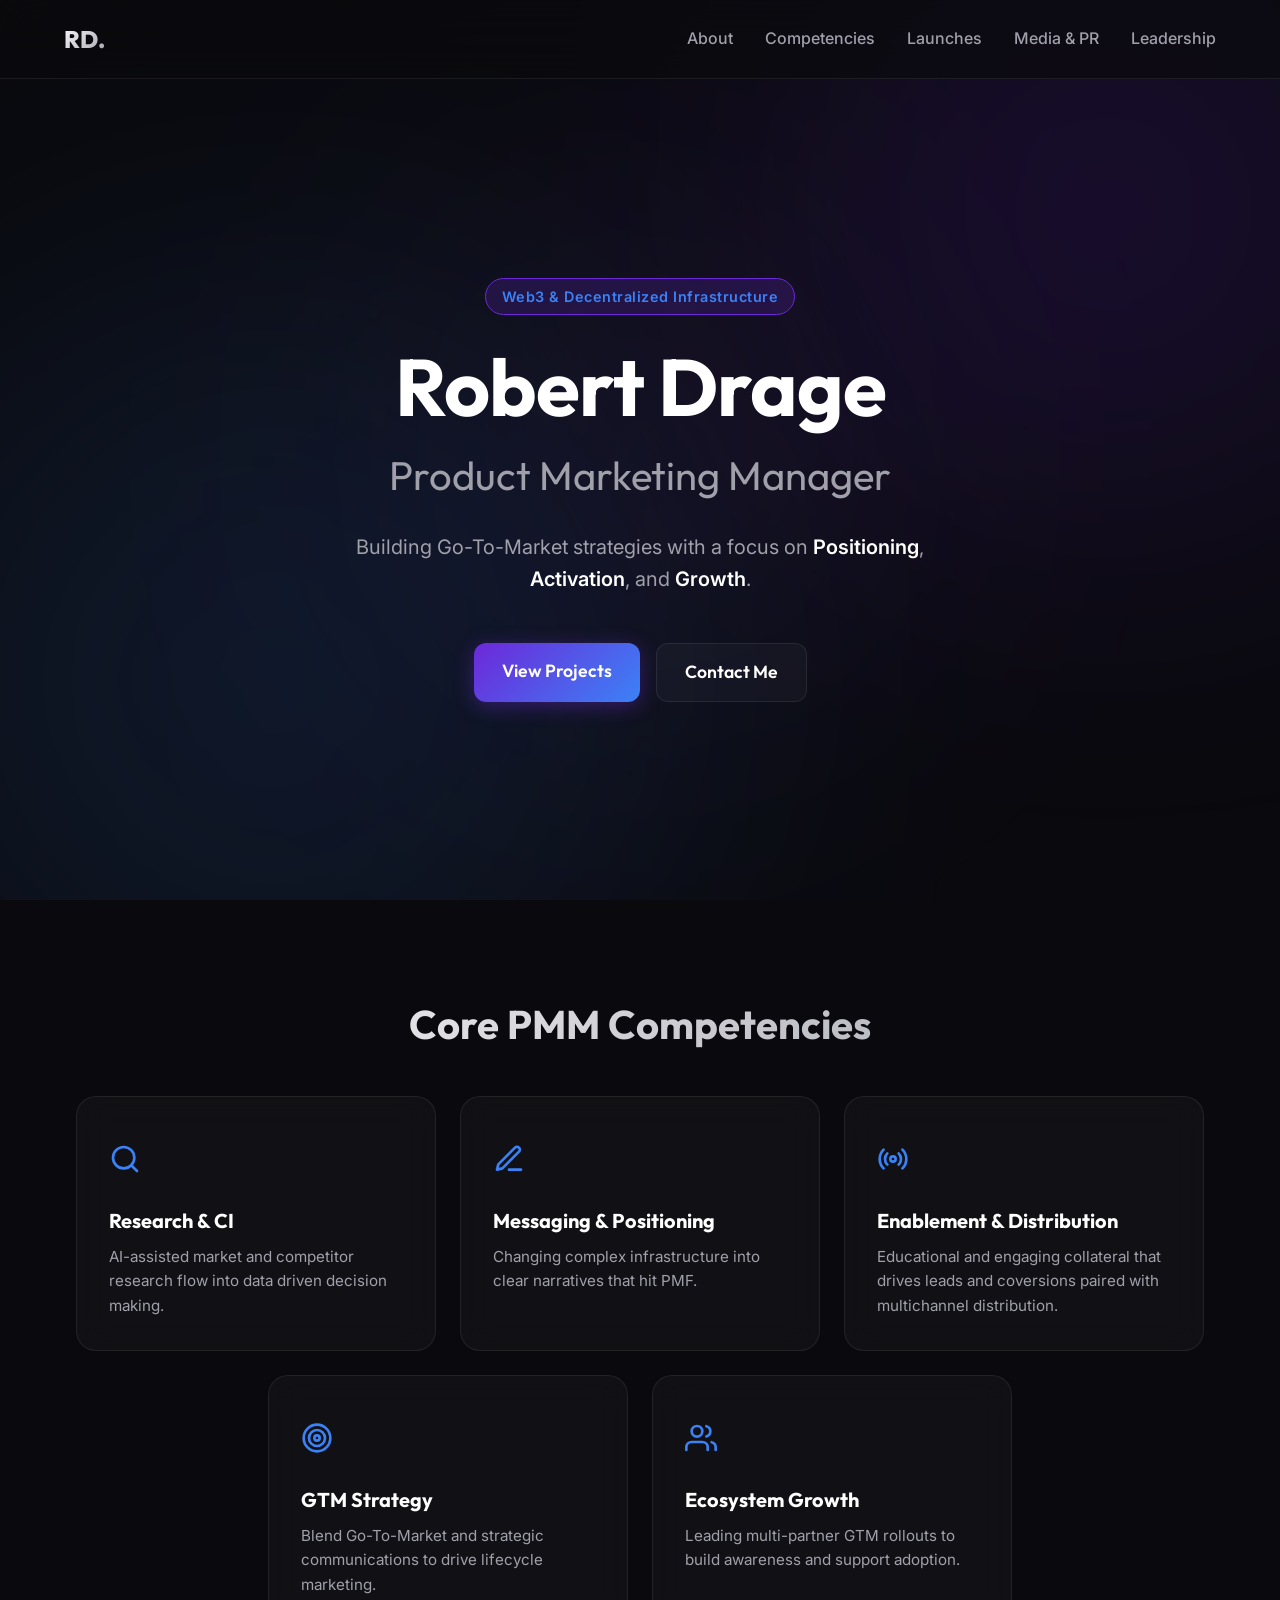
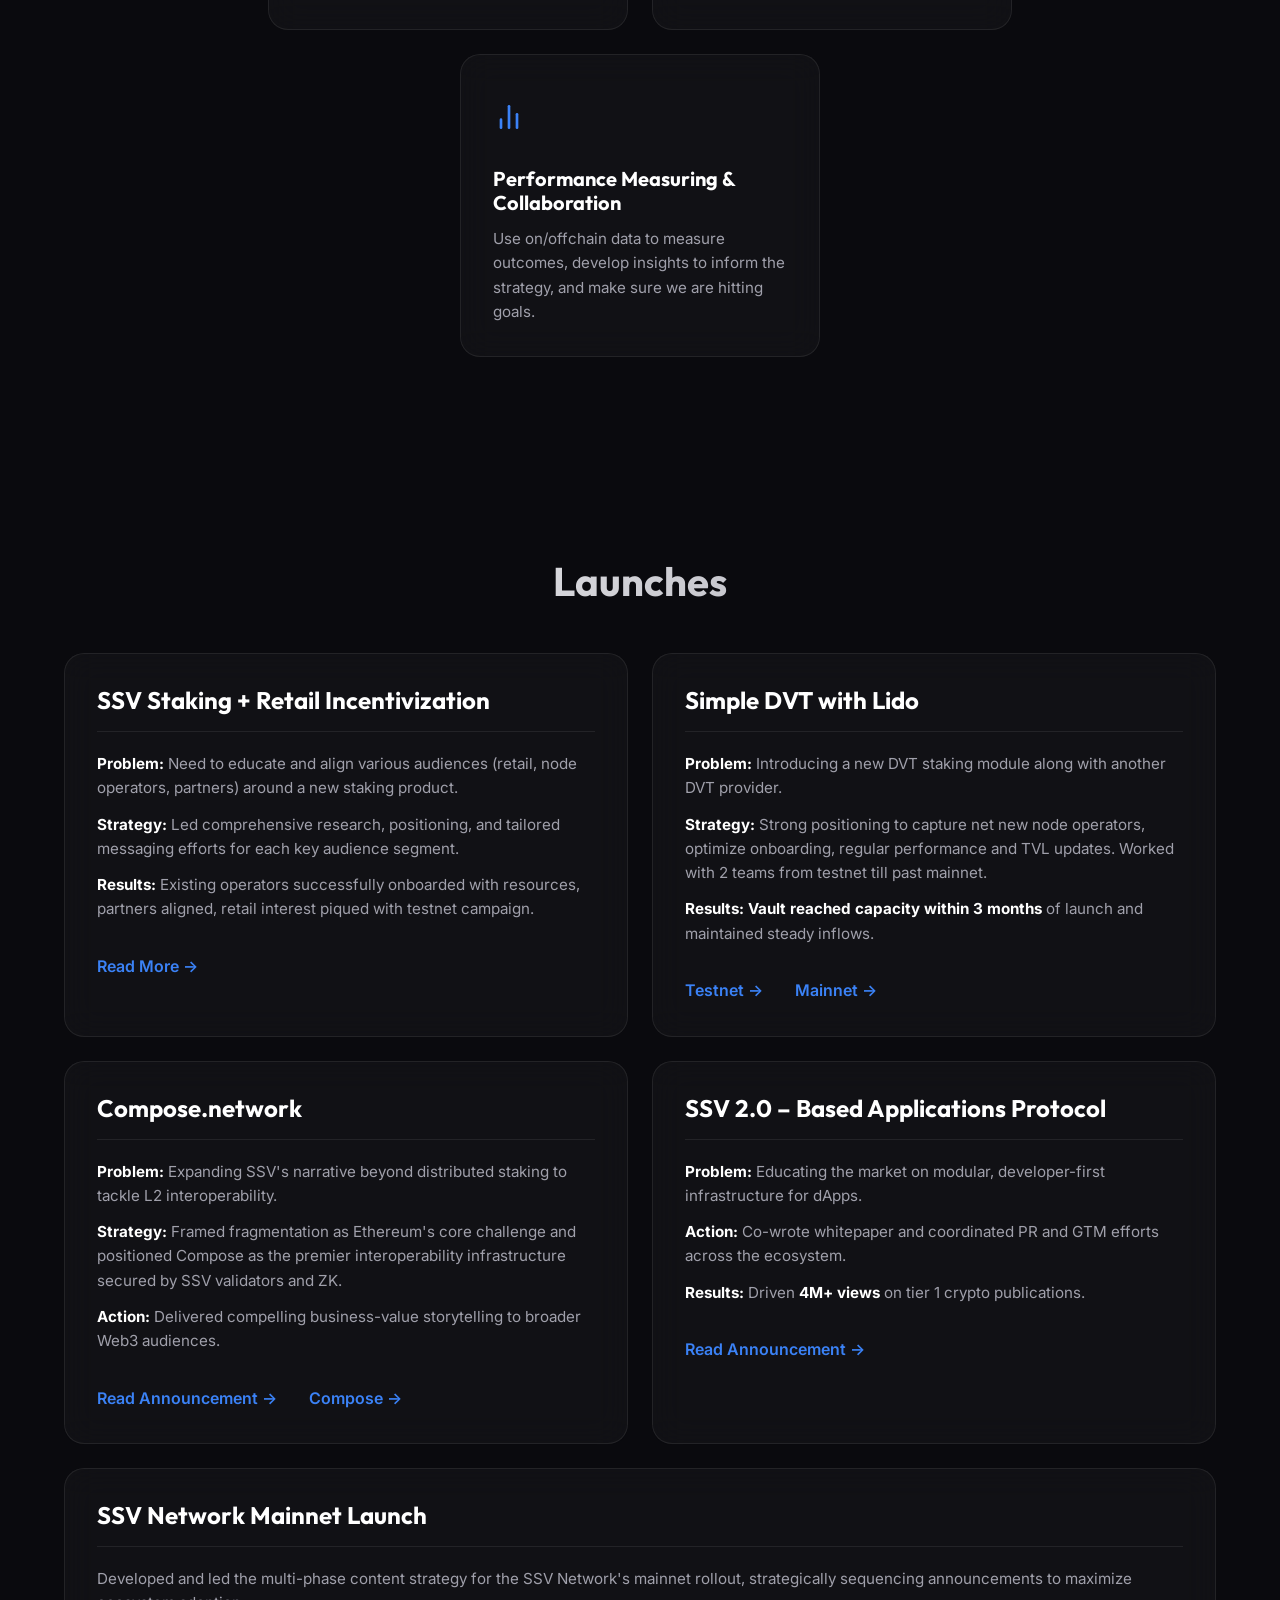
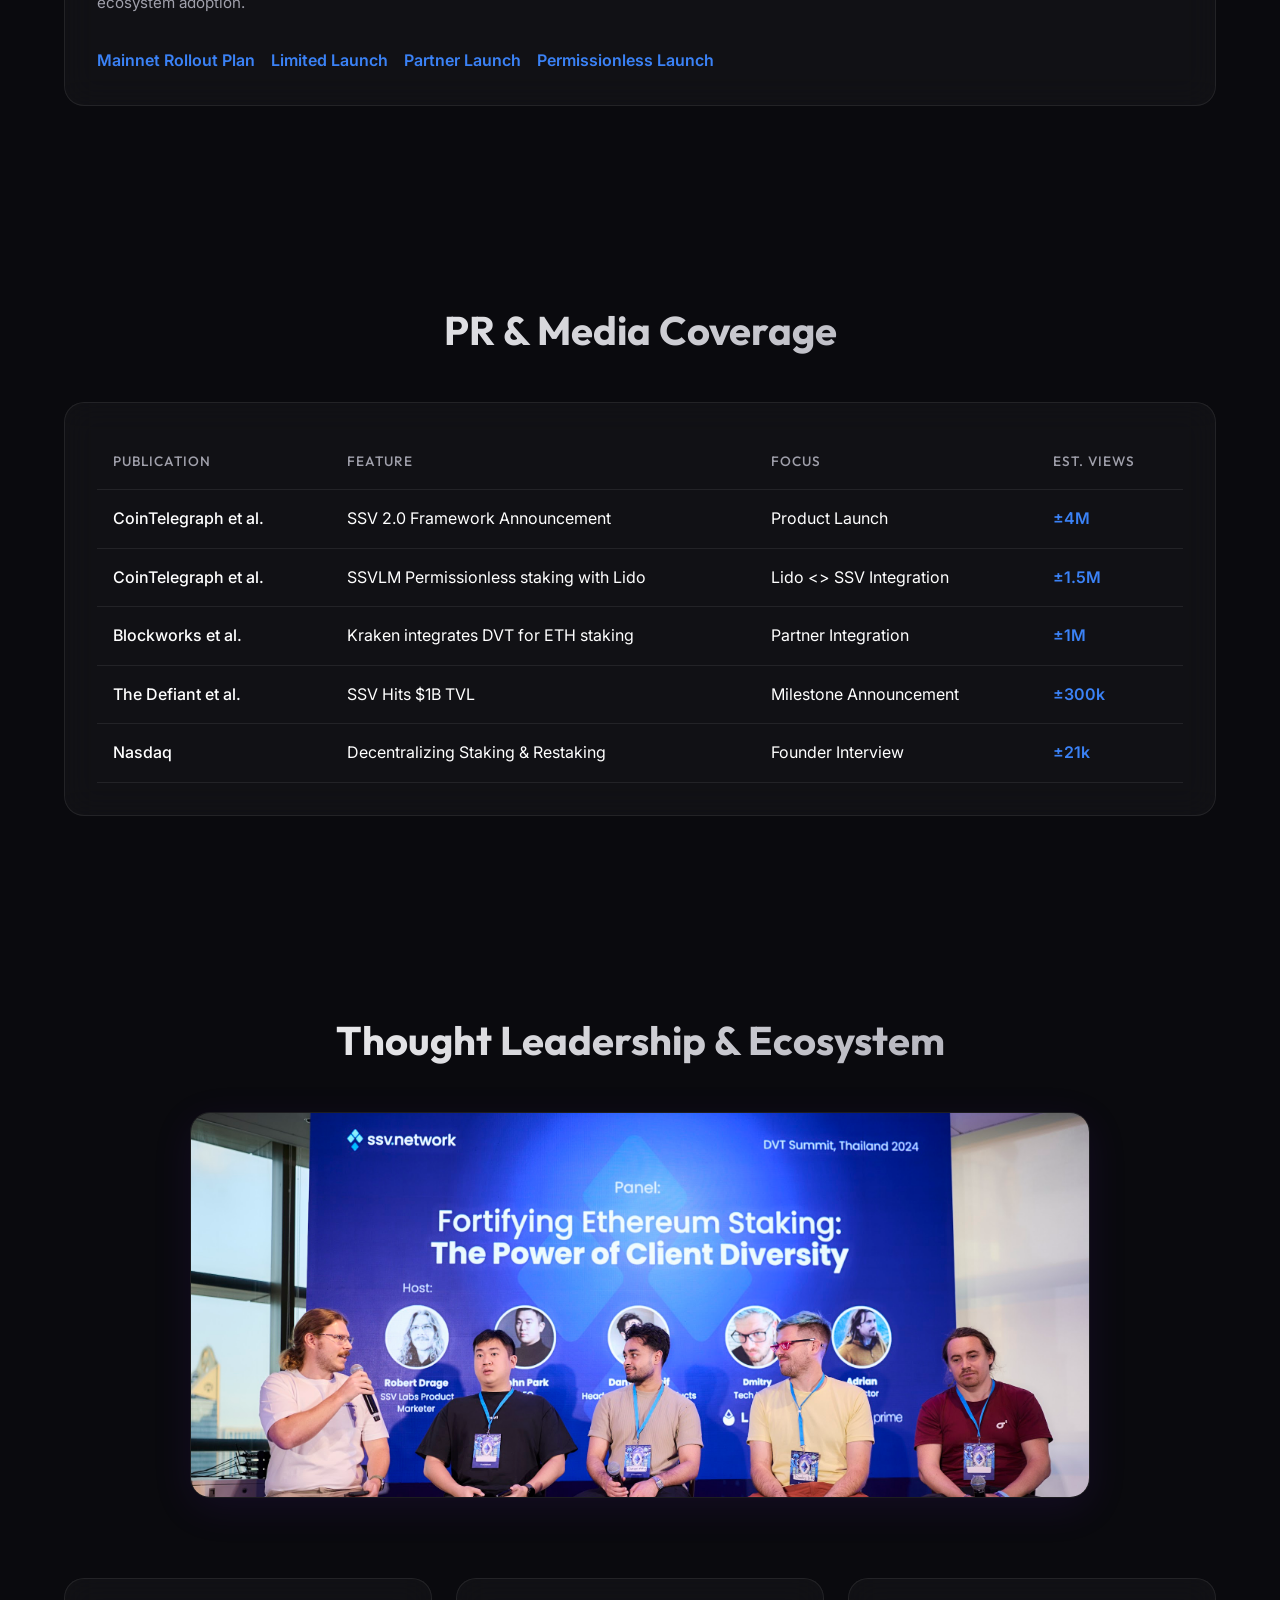
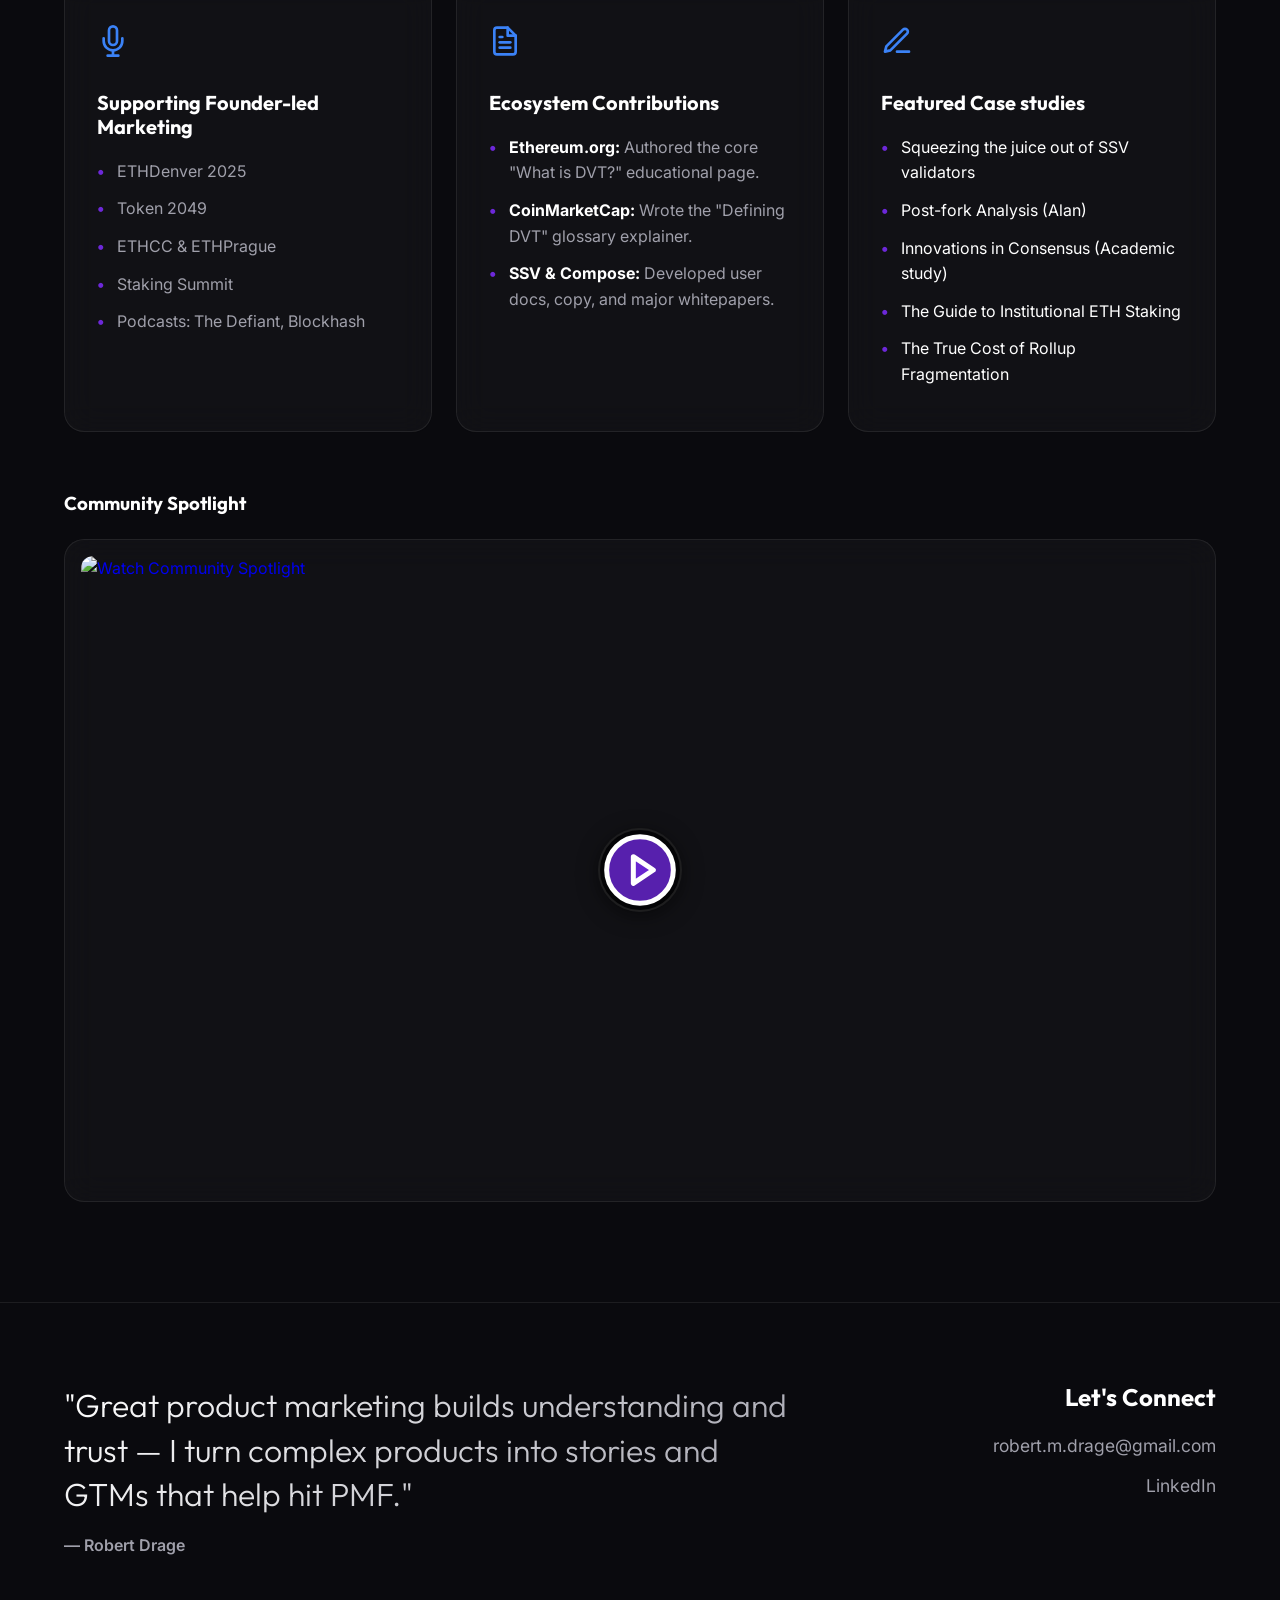
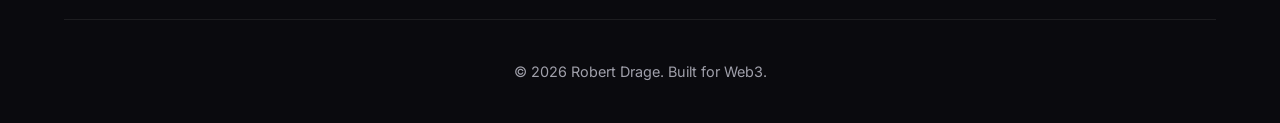
==== index.html @ 0214fd35 "Update index.html" ====
<!DOCTYPE html>
<html lang="en">

<head>
    <meta charset="UTF-8">
    <meta name="viewport" content="width=device-width, initial-scale=1.0">
    <meta name="description"
        content="Robert Drage - Product Marketing Manager (Web3 & Decentralized Infrastructure) Portfolio">
    <title>Robert Drage | PMM Portfolio</title>

    <!-- Google Fonts: Outfit and Inter -->
    <link rel="preconnect" href="https://fonts.googleapis.com">
    <link rel="preconnect" href="https://fonts.gstatic.com" crossorigin>
    <link
        href="https://fonts.googleapis.com/css2?family=Inter:wght@300;400;500;600&family=Outfit:wght@400;500;700;800&display=swap"
        rel="stylesheet">

    <link rel="stylesheet" href="style.css">
</head>

<body>
    <div class="background-effects">
        <div class="glow glow-1"></div>
        <div class="glow glow-2"></div>
        <div class="glow glow-3"></div>
    </div>

    <nav class="navbar" id="navbar">
        <div class="nav-container">
            <div class="logo">RD.</div>
            <ul class="nav-links">
                <li><a href="#about">About</a></li>
                <li><a href="#competencies">Competencies</a></li>
                <li><a href="#launches">Launches</a></li>
                <li><a href="#media">Media & PR</a></li>
                <li><a href="#leadership">Leadership</a></li>
            </ul>
        </div>
    </nav>

    <main>
        <!-- Hero Section -->
        <section class="hero" id="about">
            <div class="container hero-content animate-on-scroll">
                <span class="badge">Web3 & Decentralized Infrastructure</span>
                <h1>Robert Drage</h1>
                <h2>Product Marketing Manager</h2>
                <p class="hero-subline">Building Go-To-Market strategies with a focus on
                    <strong>Positioning</strong>, <strong>Activation</strong>, and <strong>Growth</strong>.
                </p>
                <div class="hero-cta">
                    <a href="#launches" class="btn btn-primary">View Projects</a>
                    <a href="#contact" class="btn btn-secondary">Contact Me</a>
                </div>
            </div>
        </section>

        <!-- Competencies Section: Dynamic Pyramid Layout -->
        <section class="competencies section-padding" id="competencies">
            <div class="container animate-on-scroll">
                <h2 class="section-title">Core PMM Competencies</h2>
                <div class="competency-pyramid">
                    <!-- Top Row (3 cards) -->
                    <div class="pyramid-row level-3">
                        <div class="glass-card competency-card">
                            <div class="icon"><svg xmlns="http://www.w3.org/2000/svg" width="32" height="32"
                                    viewBox="0 0 24 24" fill="none" stroke="var(--accent-secondary)" stroke-width="2"
                                    stroke-linecap="round" stroke-linejoin="round">
                                    <circle cx="11" cy="11" r="8"></circle>
                                    <line x1="21" y1="21" x2="16.65" y2="16.65"></line>
                                </svg></div>
                            <h3>Research & CI</h3>
                            <p>AI-assisted market and competitor research flow into data driven decision making.</p>
                        </div>
                        <div class="glass-card competency-card">
                            <div class="icon"><svg xmlns="http://www.w3.org/2000/svg" width="32" height="32"
                                    viewBox="0 0 24 24" fill="none" stroke="var(--accent-secondary)" stroke-width="2"
                                    stroke-linecap="round" stroke-linejoin="round">
                                    <path d="M12 20h9"></path>
                                    <path d="M16.5 3.5a2.121 2.121 0 0 1 3 3L7 19l-4 1 1-4L16.5 3.5z"></path>
                                </svg></div>
                            <h3>Messaging & Positioning</h3>
                            <p>Changing complex infrastructure into clear narratives that hit PMF.</p>
                        </div>
                        <div class="glass-card competency-card">
                            <div class="icon"><svg xmlns="http://www.w3.org/2000/svg" width="32" height="32"
                                    viewBox="0 0 24 24" fill="none" stroke="var(--accent-secondary)" stroke-width="2"
                                    stroke-linecap="round" stroke-linejoin="round">
                                    <circle cx="12" cy="12" r="2"></circle>
                                    <path
                                        d="M16.24 7.76a6 6 0 0 1 0 8.49m-8.48-.01a6 6 0 0 1 0-8.49m11.31-2.82a10 10 0 0 1 0 14.14m-14.14 0a10 10 0 0 1 0-14.14">
                                    </path>
                                </svg></div>
                            <h3>Enablement & Distribution</h3>
                            <p>Educational and engaging collateral that drives leads and coversions paired with
                                multichannel distribution.</p>
                        </div>
                    </div>
                    <!-- Middle Row (2 cards) -->
                    <div class="pyramid-row level-2">
                        <div class="glass-card competency-card">
                            <div class="icon"><svg xmlns="http://www.w3.org/2000/svg" width="32" height="32"
                                    viewBox="0 0 24 24" fill="none" stroke="var(--accent-secondary)" stroke-width="2"
                                    stroke-linecap="round" stroke-linejoin="round">
                                    <circle cx="12" cy="12" r="10"></circle>
                                    <circle cx="12" cy="12" r="6"></circle>
                                    <circle cx="12" cy="12" r="2"></circle>
                                </svg></div>
                            <h3>GTM Strategy</h3>
                            <p>Blend Go-To-Market and strategic communications to drive lifecycle marketing.</p>
                        </div>
                        <div class="glass-card competency-card">
                            <div class="icon"><svg xmlns="http://www.w3.org/2000/svg" width="32" height="32"
                                    viewBox="0 0 24 24" fill="none" stroke="var(--accent-secondary)" stroke-width="2"
                                    stroke-linecap="round" stroke-linejoin="round">
                                    <path d="M17 21v-2a4 4 0 0 0-4-4H5a4 4 0 0 0-4 4v2"></path>
                                    <circle cx="9" cy="7" r="4"></circle>
                                    <path d="M23 21v-2a4 4 0 0 0-3-3.87"></path>
                                    <path d="M16 3.13a4 4 0 0 1 0 7.75"></path>
                                </svg></div>
                            <h3>Ecosystem Growth</h3>
                            <p>Leading multi-partner GTM rollouts to build awareness and support adoption.</p>
                        </div>
                    </div>
                    <!-- Bottom Row (1 card) -->
                    <div class="pyramid-row level-1">
                        <div class="glass-card competency-card">
                            <div class="icon"><svg xmlns="http://www.w3.org/2000/svg" width="32" height="32"
                                    viewBox="0 0 24 24" fill="none" stroke="var(--accent-secondary)" stroke-width="2"
                                    stroke-linecap="round" stroke-linejoin="round">
                                    <line x1="18" y1="20" x2="18" y2="10"></line>
                                    <line x1="12" y1="20" x2="12" y2="4"></line>
                                    <line x1="6" y1="20" x2="6" y2="14"></line>
                                </svg></div>
                            <h3>Performance Measuring & Collaboration</h3>
                            <p>Use on/offchain data to measure outcomes, develop insights to inform the strategy, and
                                make sure we are hitting goals.</p>
                        </div>
                    </div>
                </div>
            </div>
        </section>

        <!-- Launches Section -->
        <section class="case-studies section-padding" id="launches">
            <div class="container animate-on-scroll">
                <h2 class="section-title">Launches</h2>
                <div class="grid grid-2">

                    <!-- Case Study 1 -->
                    <div class="glass-card case-study-card">
                        <h3>SSV Staking + Retail Incentivization</h3>
                        <p class="psar"><strong>Problem:</strong> Need to educate and align various audiences (retail,
                            node operators, partners) around a new staking product.</p>
                        <p class="psar"><strong>Strategy:</strong> Led comprehensive research, positioning, and tailored
                            messaging efforts for each key audience segment.</p>
                        <p class="psar"><strong>Results:</strong> Existing operators successfully onboarded with
                            resources, partners aligned, retail interest piqued with testnet campaign.</p>
                        <a href="https://ssv.network/blog/unveiling-the-ssv-staking-testnet-cssv-alpha-testers-campaign"
                            target="_blank" class="card-link">Read More →</a>
                    </div>

                    <!-- Case Study 2 -->
                    <div class="glass-card case-study-card">
                        <h3>Simple DVT with Lido</h3>
                        <p class="psar"><strong>Problem:</strong> Introducing a new DVT staking module along with
                            another DVT provider.</p>
                        <p class="psar"><strong>Strategy:</strong> Strong positioning to capture net new node operators,
                            optimize onboarding, regular performance and TVL updates. Worked with 2 teams from testnet
                            till past mainnet.</p>
                        <p class="psar"><strong>Results:</strong> <strong>Vault reached capacity within 3
                                months</strong> of launch and maintained steady inflows.</p>
                        <div class="card-links">
                            <a href="https://ssv.network/blog/lido-x-ssv-simple-dvt-holesky-testnet-results"
                                target="_blank" class="card-link mr-3">Testnet →</a>
                            <a href="https://blog.lido.fi/a-year-with-simple-dvt-strengthening-ethereum-staking-through-diversity-and-resilience/"
                                target="_blank" class="card-link ml-3">Mainnet →</a>
                        </div>
                    </div>

                    <!-- Case Study 3 -->
                    <div class="glass-card case-study-card">
                        <h3>Compose.network</h3>
                        <p class="psar"><strong>Problem:</strong> Expanding SSV's narrative beyond distributed staking
                            to tackle L2 interoperability.</p>
                        <p class="psar"><strong>Strategy:</strong> Framed fragmentation as Ethereum's core challenge and
                            positioned Compose as the premier interoperability infrastructure secured by SSV validators
                            and ZK.</p>
                        <p class="psar"><strong>Action:</strong> Delivered compelling business-value storytelling to
                            broader Web3 audiences.</p>
                        <div class="card-links">
                            <a href="https://ssv.network/blog/from-dvt-to-interoperability-introducing-compose"
                                target="_blank" class="card-link mr-3">Read Announcement →</a>
                            <a href="https://www.compose.network/" target="_blank" class="card-link ml-3">Compose →</a>
                        </div>
                    </div>

                    <!-- Case Study 4 -->
                    <div class="glass-card case-study-card">
                        <h3>SSV 2.0 – Based Applications Protocol</h3>
                        <p class="psar"><strong>Problem:</strong> Educating the market on modular, developer-first
                            infrastructure for dApps.</p>
                        <p class="psar"><strong>Action:</strong> Co-wrote whitepaper and coordinated PR and GTM efforts
                            across the ecosystem.</p>
                        <p class="psar"><strong>Results:</strong> Driven <strong>4M+ views</strong> on tier 1 crypto
                            publications.</p>
                        <a href="https://ssv.network/blog/unveiling-ssv2-0-the-based-applications-protocol"
                            target="_blank" class="card-link">Read Announcement →</a>
                    </div>

                    <!-- Case Study 5: Mainnet -->
                    <div class="glass-card case-study-card" style="grid-column: 1 / -1;">
                        <h3>SSV Network Mainnet Launch</h3>
                        <p class="psar">Developed and led the multi-phase content strategy for the SSV Network's mainnet
                            rollout, strategically sequencing announcements to maximize ecosystem adoption.</p>
                        <div class="card-links wrap-links" style="gap: 16px;">
                            <a href="https://ssv.network/blog/mainnet-has-arrived" target="_blank"
                                class="card-link">Mainnet Rollout Plan</a>
                            <a href="https://ssv.network/blog/the-ssv-network-limited-launch-welcome-vos-to-mainnet-rollout"
                                target="_blank" class="card-link">Limited Launch</a>
                            <a href="https://ssv.network/blog/the-ssv-network-launch-phase-revolutionizing-the-staking-landscape"
                                target="_blank" class="card-link">Partner Launch</a>
                            <a href="https://ssv.network/blog/ssv-network-goes-permissionless-unlocking-dvt-for-the-staking-industry"
                                target="_blank" class="card-link">Permissionless Launch</a>
                        </div>
                    </div>
                </div>
            </div>
        </section>

        <!-- PR & Media Coverage -->
        <section class="media section-padding" id="media">
            <div class="container animate-on-scroll">
                <h2 class="section-title">PR & Media Coverage</h2>
                <div class="table-container glass-card">
                    <table class="media-table">
                        <thead>
                            <tr>
                                <th>Publication</th>
                                <th>Feature</th>
                                <th>Focus</th>
                                <th>Est. Views</th>
                            </tr>
                        </thead>
                        <tbody>
                            <tr>
                                <td><a href="#" target="_blank">CoinTelegraph et al.</a></td>
                                <td>SSV 2.0 Framework Announcement</td>
                                <td>Product Launch</td>
                                <td><span class="highlight">±4M</span></td>
                            </tr>
                            <tr>
                                <td><a href="#" target="_blank">CoinTelegraph et al.</a></td>
                                <td>SSVLM Permissionless staking with Lido</td>
                                <td>Lido <> SSV Integration</td>
                                <td><span class="highlight">±1.5M</span></td>
                            </tr>
                            <tr>
                                <td><a href="#" target="_blank">Blockworks et al.</a></td>
                                <td>Kraken integrates DVT for ETH staking</td>
                                <td>Partner Integration</td>
                                <td><span class="highlight">±1M</span></td>
                            </tr>
                            <tr>
                                <td><a href="#" target="_blank">The Defiant et al.</a></td>
                                <td>SSV Hits $1B TVL</td>
                                <td>Milestone Announcement</td>
                                <td><span class="highlight">±300k</span></td>
                            </tr>
                            <tr>
                                <td><a href="#" target="_blank">Nasdaq</a></td>
                                <td>Decentralizing Staking & Restaking</td>
                                <td>Founder Interview</td>
                                <td><span class="highlight">±21k</span></td>
                            </tr>
                        </tbody>
                    </table>
                </div>
            </div>
        </section>

        <!-- Leadership & Ecosystem -->
        <section class="leadership section-padding" id="leadership">
            <div class="container animate-on-scroll">
                <h2 class="section-title">Thought Leadership & Ecosystem</h2>

                <div class="leadership-hero-img-container">
                    <img src="Rob%20onstage.jpg" alt="Rob onstage" class="leadership-hero-img" />
                </div>

                <div class="grid grid-3">
                    <div class="glass-card leadership-card">
                        <div class="icon"><svg xmlns="http://www.w3.org/2000/svg" width="32" height="32"
                                viewBox="0 0 24 24" fill="none" stroke="var(--accent-secondary)" stroke-width="2"
                                stroke-linecap="round" stroke-linejoin="round">
                                <path d="M12 1a3 3 0 0 0-3 3v8a3 3 0 0 0 6 0V4a3 3 0 0 0-3-3z"></path>
                                <path d="M19 10v2a7 7 0 0 1-14 0v-2"></path>
                                <line x1="12" y1="19" x2="12" y2="23"></line>
                                <line x1="8" y1="23" x2="16" y2="23"></line>
                            </svg></div>
                        <h3>Supporting Founder-led Marketing</h3>
                        <ul class="card-list mt-3">
                            <li>ETHDenver 2025</li>
                            <li>Token 2049</li>
                            <li>ETHCC & ETHPrague</li>
                            <li>Staking Summit</li>
                            <li>Podcasts: The Defiant, Blockhash</li>
                        </ul>
                    </div>
                    <div class="glass-card leadership-card">
                        <div class="icon"><svg xmlns="http://www.w3.org/2000/svg" width="32" height="32"
                                viewBox="0 0 24 24" fill="none" stroke="var(--accent-secondary)" stroke-width="2"
                                stroke-linecap="round" stroke-linejoin="round">
                                <path d="M14 2H6a2 2 0 0 0-2 2v16a2 2 0 0 0 2 2h12a2 2 0 0 0 2-2V8z"></path>
                                <polyline points="14 2 14 8 20 8"></polyline>
                                <line x1="16" y1="13" x2="8" y2="13"></line>
                                <line x1="16" y1="17" x2="8" y2="17"></line>
                                <polyline points="10 9 9 9 8 9"></polyline>
                            </svg></div>
                        <h3>Ecosystem Contributions</h3>
                        <ul class="card-list">
                            <li><a href="https://ethereum.org/staking/dvt/" target="_blank"
                                    class="clean-link"><strong>Ethereum.org:</strong></a> Authored the core "What is
                                DVT?" educational page.</li>
                            <li><a href="https://coinmarketcap.com/academy/glossary/distributed-validator-technology-dvt"
                                    target="_blank" class="clean-link"><strong>CoinMarketCap:</strong></a> Wrote the
                                "Defining DVT" glossary explainer.</li>
                            <li><strong><a href="https://docs.ssv.network/learn/introduction/" target="_blank"
                                        class="clean-link">SSV</a> & <a href="https://www.compose.network/"
                                        target="_blank" class="clean-link">Compose</a>:</strong> Developed user docs,
                                copy, and major whitepapers.</li>
                        </ul>
                    </div>
                    <div class="glass-card leadership-card">
                        <div class="icon"><svg xmlns="http://www.w3.org/2000/svg" width="32" height="32"
                                viewBox="0 0 24 24" fill="none" stroke="var(--accent-secondary)" stroke-width="2"
                                stroke-linecap="round" stroke-linejoin="round">
                                <path d="M12 20h9"></path>
                                <path d="M16.5 3.5a2.121 2.121 0 0 1 3 3L7 19l-4 1 1-4L16.5 3.5z"></path>
                            </svg></div>
                        <h3>Featured Case studies</h3>
                        <ul class="card-list">
                            <li><a href="https://ssv.network/blog/maximising-ssv-validator-rewards-with-wad"
                                    target="_blank" class="clean-link">Squeezing the juice out of SSV validators</a>
                            </li>
                            <li><a href="https://ssv.network/blog/the-impact-of-alan-on-mainnet-post-fork-analysis"
                                    target="_blank" class="clean-link">Post-fork Analysis (Alan)</a></li>
                            <li><a href="https://ssv.network/blog/innovations-in-consensus-an-academic-study-of-ssv-network"
                                    target="_blank" class="clean-link">Innovations in Consensus (Academic study)</a>
                            </li>
                            <li><a href="https://ssv.network/blog/the-guide-to-institutional-eth-staking-with-ssv-network"
                                    target="_blank" class="clean-link">The Guide to Institutional ETH Staking</a></li>
                            <li><a href="https://ssv.network/blog/the-true-cost-of-rollup-fragmentation" target="_blank"
                                    class="clean-link">The True Cost of Rollup Fragmentation</a></li>
                        </ul>
                    </div>
                </div>

                <div class="video-container animate-on-scroll" style="margin-top: 60px;">
                    <h3 class="text-center" style="margin-bottom: 24px;">Community Spotlight</h3>
                    <a href="https://www.youtube.com/watch?v=kIrlJw7eh4k" target="_blank" class="video-thumbnail-link">
                        <div class="iframe-wrapper glass-card position-relative" style="padding: 16px;">
                            <img src="https://img.youtube.com/vi/kIrlJw7eh4k/maxresdefault.jpg"
                                alt="Watch Community Spotlight"
                                style="width: 100%; border-radius: 12px; object-fit: cover; aspect-ratio: 16/9; display: block;" />
                            <div class="play-button-overlay">
                                <svg xmlns="http://www.w3.org/2000/svg" width="80" height="80" viewBox="0 0 24 24"
                                    fill="rgba(109, 40, 217, 0.8)" stroke="#fff" stroke-width="1.5"
                                    stroke-linecap="round" stroke-linejoin="round" class="play-icon">
                                    <circle cx="12" cy="12" r="10"></circle>
                                    <polygon points="10 8 16 12 10 16 10 8"></polygon>
                                </svg>
                            </div>
                        </div>
                    </a>
                </div>
            </div>
        </section>
    </main>

    <!-- Footer / Contact -->
    <footer class="footer" id="contact">
        <div class="container">
            <div class="footer-content">
                <div class="footer-quote animate-on-scroll">
                    <blockquote>"Great product marketing builds understanding and trust — I turn complex products into
                        stories and GTMs that help hit PMF."</blockquote>
                    <cite>— Robert Drage</cite>
                </div>
                <div class="footer-contact animate-on-scroll">
                    <h3>Let's Connect</h3>
                    <div class="social-links">
                        <a href="mailto:robert.m.drage@gmail.com" class="social-link">robert.m.drage@gmail.com</a>
                        <a href="https://www.linkedin.com/in/robert-drage-87a819139/" target="_blank"
                            class="social-link">LinkedIn</a>
                    </div>
                </div>
            </div>
            <div class="footer-bottom">
                <p>&copy; 2026 Robert Drage. Built for Web3.</p>
            </div>
        </div>
    </footer>

    <script src="script.js"></script>
</body>

</html>
---- style.css ----
/* style.css */

:root {
    /* Color Palette - Premium Dark Web3 Aesthetic */
    --bg-base: #0a0a0e;
    --text-primary: #ffffff;
    --text-secondary: #a0a0ab;
    --accent-primary: #6d28d9;
    --accent-secondary: #3b82f6;
    --glow-color: rgba(109, 40, 217, 0.3);
    
    /* Glassmorphism */
    --glass-bg: rgba(255, 255, 255, 0.03);
    --glass-border: rgba(255, 255, 255, 0.08);
    --glass-highlight: rgba(255, 255, 255, 0.1);
    
    /* Typography */
    --font-heading: 'Outfit', sans-serif;
    --font-body: 'Inter', sans-serif;
    
    /* Spacing */
    --section-spacing: 100px;
    --container-width: 1200px;
}

* {
    margin: 0;
    padding: 0;
    box-sizing: border-box;
    scroll-behavior: smooth;
}

body {
    background-color: var(--bg-base);
    color: var(--text-primary);
    font-family: var(--font-body);
    line-height: 1.6;
    overflow-x: hidden;
    position: relative;
}

/* Background Effects */
.background-effects {
    position: fixed;
    top: 0;
    left: 0;
    width: 100vw;
    height: 100vh;
    z-index: -1;
    overflow: hidden;
    pointer-events: none;
}

.glow {
    position: absolute;
    border-radius: 50%;
    filter: blur(150px);
    opacity: 0.6;
}

.glow-1 {
    top: -10%;
    right: -10%;
    width: 600px;
    height: 600px;
    background: var(--glow-color);
}

.glow-2 {
    bottom: -20%;
    left: -10%;
    width: 800px;
    height: 800px;
    background: rgba(59, 130, 246, 0.2);
}

.glow-3 {
    top: 50%;
    left: 50%;
    transform: translate(-50%, -50%);
    width: 500px;
    height: 500px;
    background: rgba(139, 92, 246, 0.15);
}

/* Utilities */
.container {
    max-width: var(--container-width);
    margin: 0 auto;
    padding: 0 24px;
}

.section-padding {
    padding: var(--section-spacing) 0;
}

h1, h2, h3, h4 {
    font-family: var(--font-heading);
    font-weight: 700;
    line-height: 1.2;
}

.highlight {
    color: var(--accent-secondary);
    font-weight: 600;
}

/* Glass Card */
.glass-card {
    background: var(--glass-bg);
    border: 1px solid var(--glass-border);
    backdrop-filter: blur(16px);
    -webkit-backdrop-filter: blur(16px);
    border-radius: 20px;
    padding: 32px;
    transition: transform 0.3s ease, background 0.3s ease, border-color 0.3s ease;
}

.glass-card:hover {
    transform: translateY(-5px);
    background: var(--glass-highlight);
    border-color: rgba(255, 255, 255, 0.15);
}

.grid {
    display: grid;
    gap: 24px;
}

.grid-2 { grid-template-columns: repeat(2, 1fr); }
.grid-3 { grid-template-columns: repeat(3, 1fr); }
.grid-4 { grid-template-columns: repeat(4, 1fr); }

/* Typography */
.section-title {
    font-size: 2.5rem;
    margin-bottom: 48px;
    text-align: center;
    background: linear-gradient(135deg, #ffffff 0%, #a0a0ab 100%);
    -webkit-background-clip: text;
    -webkit-text-fill-color: transparent;
}

/* Buttons */
.btn {
    display: inline-block;
    padding: 14px 28px;
    border-radius: 12px;
    font-family: var(--font-heading);
    font-size: 1.1rem;
    font-weight: 600;
    text-decoration: none;
    transition: all 0.3s ease;
    cursor: pointer;
}

.btn-primary {
    background: linear-gradient(135deg, var(--accent-primary) 0%, var(--accent-secondary) 100%);
    color: #fff;
    box-shadow: 0 4px 20px rgba(109, 40, 217, 0.4);
}

.btn-primary:hover {
    box-shadow: 0 6px 25px rgba(109, 40, 217, 0.6);
    transform: translateY(-2px);
}

.btn-secondary {
    background: var(--glass-bg);
    border: 1px solid var(--glass-border);
    color: #fff;
}

.btn-secondary:hover {
    background: var(--glass-highlight);
    transform: translateY(-2px);
}

/* Navbar */
.navbar {
    position: fixed;
    top: 0;
    width: 100%;
    z-index: 1000;
    padding: 20px 0;
    background: rgba(10, 10, 14, 0.7);
    backdrop-filter: blur(20px);
    -webkit-backdrop-filter: blur(20px);
    border-bottom: 1px solid var(--glass-border);
    transition: all 0.3s ease;
}

.nav-container {
    max-width: var(--container-width);
    margin: 0 auto;
    padding: 0 24px;
    display: flex;
    justify-content: space-between;
    align-items: center;
}

.logo {
    font-family: var(--font-heading);
    font-size: 1.5rem;
    font-weight: 800;
    background: linear-gradient(135deg, #fff, var(--text-secondary));
    -webkit-background-clip: text;
    -webkit-text-fill-color: transparent;
}

.nav-links {
    list-style: none;
    display: flex;
    gap: 32px;
}

.nav-links a {
    color: var(--text-secondary);
    text-decoration: none;
    font-weight: 500;
    transition: color 0.3s ease;
}

.nav-links a:hover {
    color: var(--text-primary);
}

/* Hero Section */
.hero {
    min-height: 100vh;
    display: flex;
    align-items: center;
    justify-content: center;
    text-align: center;
    padding-top: 80px;
}

.hero-content {
    max-width: 800px;
}

.badge {
    display: inline-block;
    padding: 6px 16px;
    background: rgba(109, 40, 217, 0.2);
    border: 1px solid var(--accent-primary);
    color: var(--accent-secondary);
    border-radius: 20px;
    font-size: 0.9rem;
    font-weight: 600;
    margin-bottom: 24px;
    letter-spacing: 0.5px;
}

.hero h1 {
    font-size: 5rem;
    margin-bottom: 16px;
    letter-spacing: -1px;
}

.hero h2 {
    font-size: 2.5rem;
    color: var(--text-secondary);
    font-weight: 400;
    margin-bottom: 32px;
}

.hero-subline {
    font-size: 1.25rem;
    color: var(--text-secondary);
    max-width: 600px;
    margin: 0 auto 48px auto;
}

.hero-subline strong {
    color: var(--text-primary);
    font-weight: 600;
}

.hero-cta {
    display: flex;
    gap: 16px;
    justify-content: center;
}

/* Competencies Section */
.competency-card .icon {
    font-size: 2.5rem;
    margin-bottom: 16px;
}

.competency-card h3 {
    font-size: 1.25rem;
    margin-bottom: 12px;
}

.competency-card p {
    color: var(--text-secondary);
    font-size: 0.95rem;
}

/* Case Studies */
.case-study-card h3 {
    font-size: 1.5rem;
    margin-bottom: 20px;
    padding-bottom: 16px;
    border-bottom: 1px solid var(--glass-border);
}

.psar {
    margin-bottom: 12px;
    color: var(--text-secondary);
    font-size: 0.95rem;
}

.psar strong {
    color: var(--text-primary);
}

.card-link {
    display: inline-block;
    margin-top: 20px;
    color: var(--accent-secondary);
    text-decoration: none;
    font-weight: 600;
    transition: color 0.3s ease;
}

.card-link:hover {
    color: #fff;
}

/* PR & Media */
.table-container {
    overflow-x: auto;
}

.media-table {
    width: 100%;
    border-collapse: collapse;
    text-align: left;
}

.media-table th, .media-table td {
    padding: 16px;
    border-bottom: 1px solid var(--glass-border);
}

.media-table th {
    font-family: var(--font-heading);
    color: var(--text-secondary);
    font-weight: 500;
    text-transform: uppercase;
    font-size: 0.85rem;
    letter-spacing: 1px;
}

.media-table td a {
    color: var(--text-primary);
    text-decoration: none;
    font-weight: 500;
    transition: color 0.3s ease;
}

.media-table td a:hover {
    color: var(--accent-secondary);
}

/* Leadership */
.leadership-card .icon {
    font-size: 2.5rem;
    margin-bottom: 16px;
}

.leadership-card h3 {
    font-size: 1.25rem;
    margin-bottom: 20px;
}

.card-list {
    list-style: none;
    color: var(--text-secondary);
}

.card-list li {
    margin-bottom: 12px;
    position: relative;
    padding-left: 20px;
}

.card-list li::before {
    content: "•";
    color: var(--accent-primary);
    position: absolute;
    left: 0;
    font-weight: bold;
}

.card-list li strong {
    color: var(--text-primary);
}

/* Footer */
.footer {
    border-top: 1px solid var(--glass-border);
    padding: 80px 0 40px;
    background: rgba(10, 10, 14, 0.5);
}

.footer-content {
    display: flex;
    justify-content: space-between;
    align-items: flex-start;
    margin-bottom: 60px;
    gap: 40px;
}

.footer-quote {
    flex: 2;
}

.footer-quote blockquote {
    font-family: var(--font-heading);
    font-size: 2rem;
    font-weight: 300;
    line-height: 1.4;
    margin-bottom: 16px;
    background: linear-gradient(135deg, #fff, var(--text-secondary));
    -webkit-background-clip: text;
    -webkit-text-fill-color: transparent;
}

.footer-quote cite {
    color: var(--text-secondary);
    font-style: normal;
    font-weight: 600;
}

.footer-contact {
    flex: 1;
    text-align: right;
}

.footer-contact h3 {
    font-size: 1.5rem;
    margin-bottom: 20px;
}

.social-links {
    display: flex;
    flex-direction: column;
    gap: 12px;
    align-items: flex-end;
}

.social-link {
    color: var(--text-secondary);
    text-decoration: none;
    font-size: 1.1rem;
    transition: color 0.3s ease;
}

.social-link:hover {
    color: var(--text-primary);
}

.footer-bottom {
    text-align: center;
    padding-top: 40px;
    border-top: 1px solid var(--glass-border);
    color: var(--text-secondary);
    font-size: 0.9rem;
}

/* Pyramid Layout */
.competency-pyramid {
    display: flex;
    flex-direction: column;
    gap: 24px;
    align-items: center;
}
.pyramid-row {
    display: flex;
    gap: 24px;
    justify-content: center;
    width: 100%;
}
.pyramid-row .competency-card {
    flex: 1;
    max-width: 360px;
}

/* Image styles */
.leadership-hero-img-container {
    width: 100%;
    margin-bottom: 40px;
    display: flex;
    justify-content: center;
}
.leadership-hero-img {
    width: 100%;
    max-width: 900px;
    border-radius: 20px;
    border: 1px solid var(--glass-border);
    object-fit: cover;
    object-position: top center;
    aspect-ratio: 21/9;
    box-shadow: 0 10px 40px rgba(109, 40, 217, 0.15);
}

.card-links {
    display: flex;
    align-items: center;
    justify-content: flex-start;
    margin-top: 10px;
    flex-wrap: wrap;
}
.mr-3 { margin-right: 16px; }
.ml-3 { margin-left: 16px; }
.mt-3 { margin-top: 12px; }

.clean-link {
    color: var(--text-primary);
    text-decoration: none;
    transition: color 0.3s ease;
}
.clean-link:hover {
    color: var(--accent-secondary);
}

@media (max-width: 768px) {
    .pyramid-row {
        flex-direction: column;
        align-items: center;
    }
    .pyramid-row .competency-card {
        width: 100%;
        max-width: 100%;
    }
    .leadership-hero-img {
        aspect-ratio: 16/9;
    }
}

/* Image styles */
.leadership-img {
    width: 100%;
    border-radius: 12px;
    margin-bottom: 20px;
    object-fit: cover;
    aspect-ratio: 16/9;
}

.leadership-hero-img {
    width: 100%;
    border-radius: 20px;
    border: 1px solid var(--glass-border);
    object-fit: cover;
    aspect-ratio: 21/9;
    margin-bottom: 40px;
    box-shadow: 0 10px 40px rgba(109, 40, 217, 0.1);
}

.media-collage-img {
    width: 100%;
    border-radius: 16px;
    margin-top: 24px;
    box-shadow: 0 10px 30px rgba(0,0,0,0.3);
    border: 1px solid var(--glass-border);
}

.card-links {
    display: flex;
    align-items: center;
    justify-content: flex-start;
    margin-top: 10px;
}

.mt-3 {
    margin-top: 12px;
}
.mt-4 {
    margin-top: 16px;
}

/* Video Thumbnail Overlay Fix */
.video-thumbnail-link {
    text-decoration: none;
    display: block;
    transition: transform 0.3s ease;
}
.video-thumbnail-link:hover {
    transform: translateY(-5px);
}
.position-relative {
    position: relative;
}
.play-button-overlay {
    position: absolute;
    top: 50%;
    left: 50%;
    transform: translate(-50%, -50%);
    background: rgba(0, 0, 0, 0.7);
    border-radius: 50%;
    display: flex;
    align-items: center;
    justify-content: center;
    transition: background 0.3s ease, transform 0.3s ease;
    box-shadow: 0 4px 20px rgba(0,0,0,0.5);
    border: 2px solid rgba(255, 255, 255, 0.1);
}
.video-thumbnail-link:hover .play-button-overlay {
    background: rgba(109, 40, 217, 0.9);
    transform: translate(-50%, -50%) scale(1.1);
    box-shadow: 0 0 30px rgba(109, 40, 217, 0.8);
}

/* Animations Scroll Reveal */
.animate-on-scroll {
    opacity: 0;
    transform: translateY(30px);
    transition: opacity 0.8s ease-out, transform 0.8s ease-out;
}

.animate-on-scroll.visible {
    opacity: 1;
    transform: translateY(0);
}

/* Responsive */
@media (max-width: 992px) {
    .grid-4, .grid-3 { grid-template-columns: repeat(2, 1fr); }
    .hero h1 { font-size: 4rem; }
    .footer-content { flex-direction: column; text-align: left; }
    .footer-contact { text-align: left; align-items: flex-start; }
    .social-links { align-items: flex-start; }
}

@media (max-width: 768px) {
    .grid-2, .grid-4, .grid-3 { grid-template-columns: 1fr; }
    .nav-links { display: none; }
    .hero h1 { font-size: 3rem; }
    .hero h2 { font-size: 2rem; }
    .footer-quote blockquote { font-size: 1.5rem; }
}
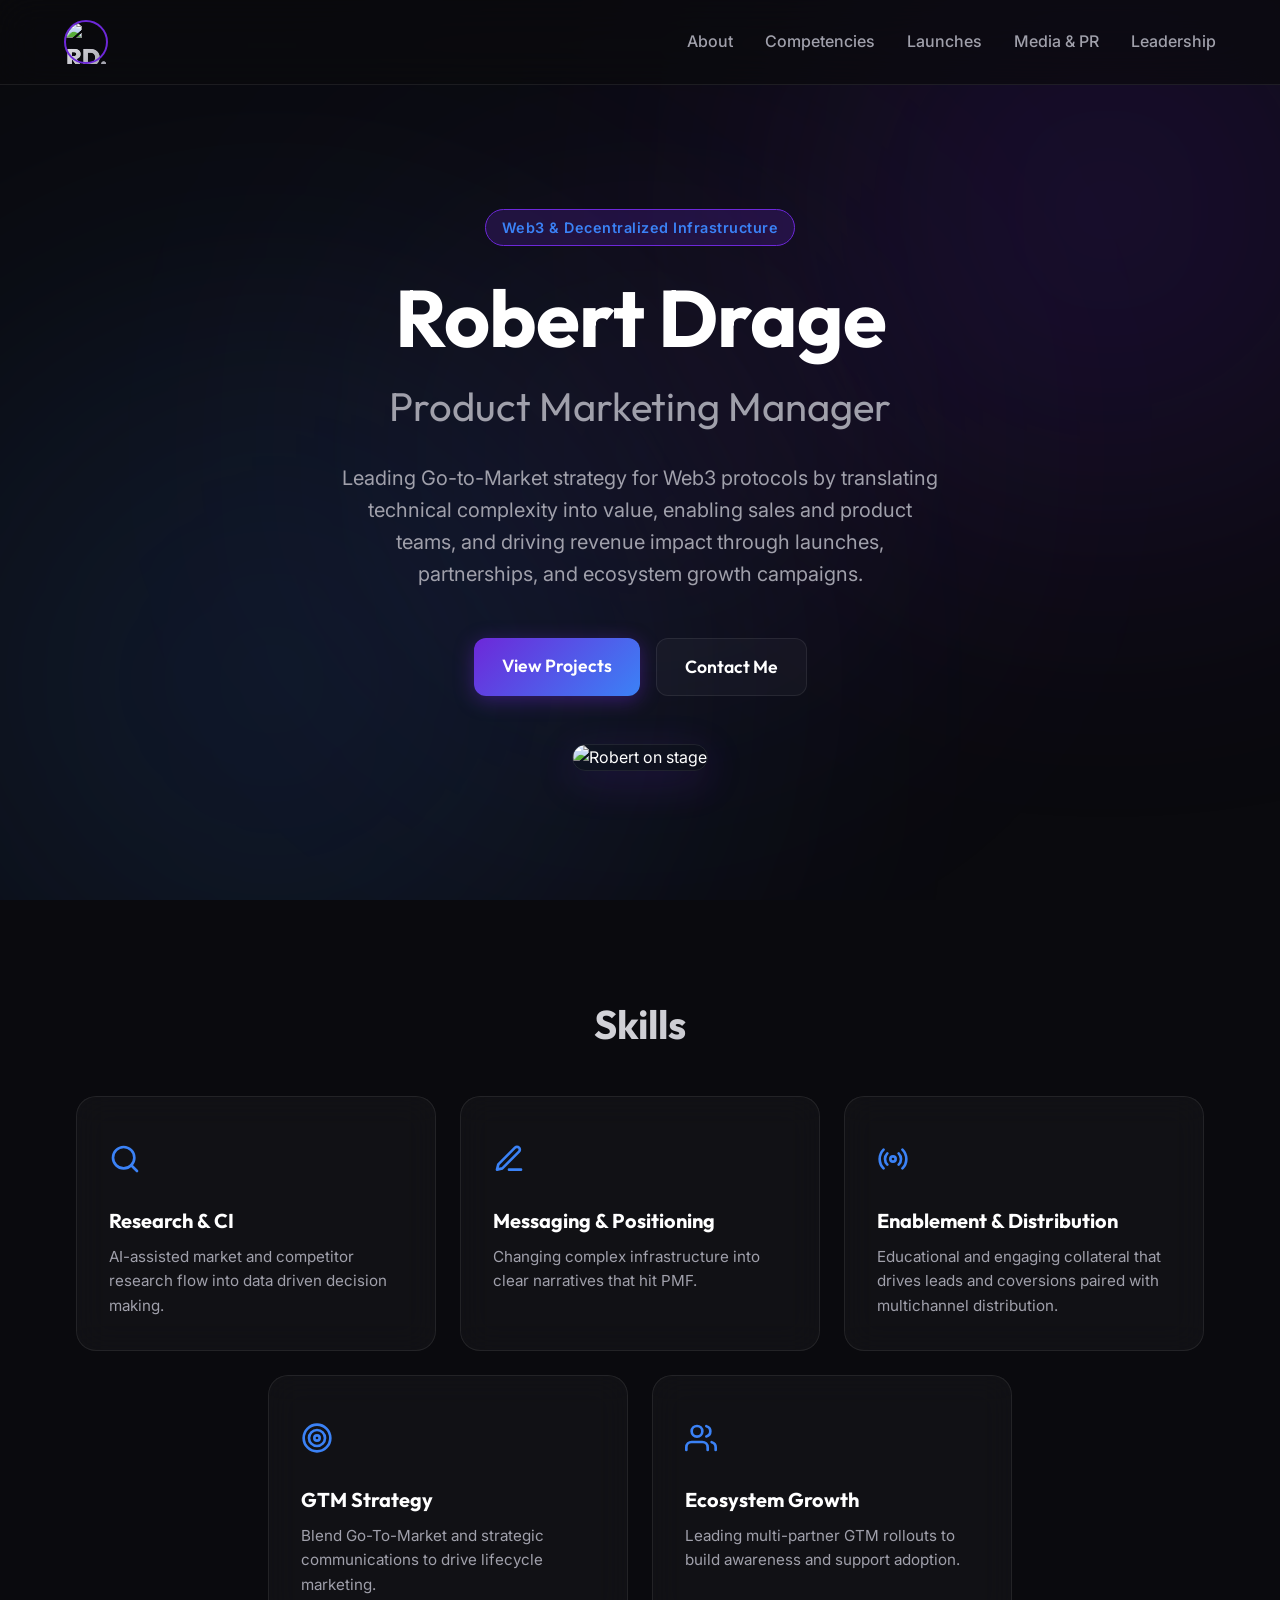
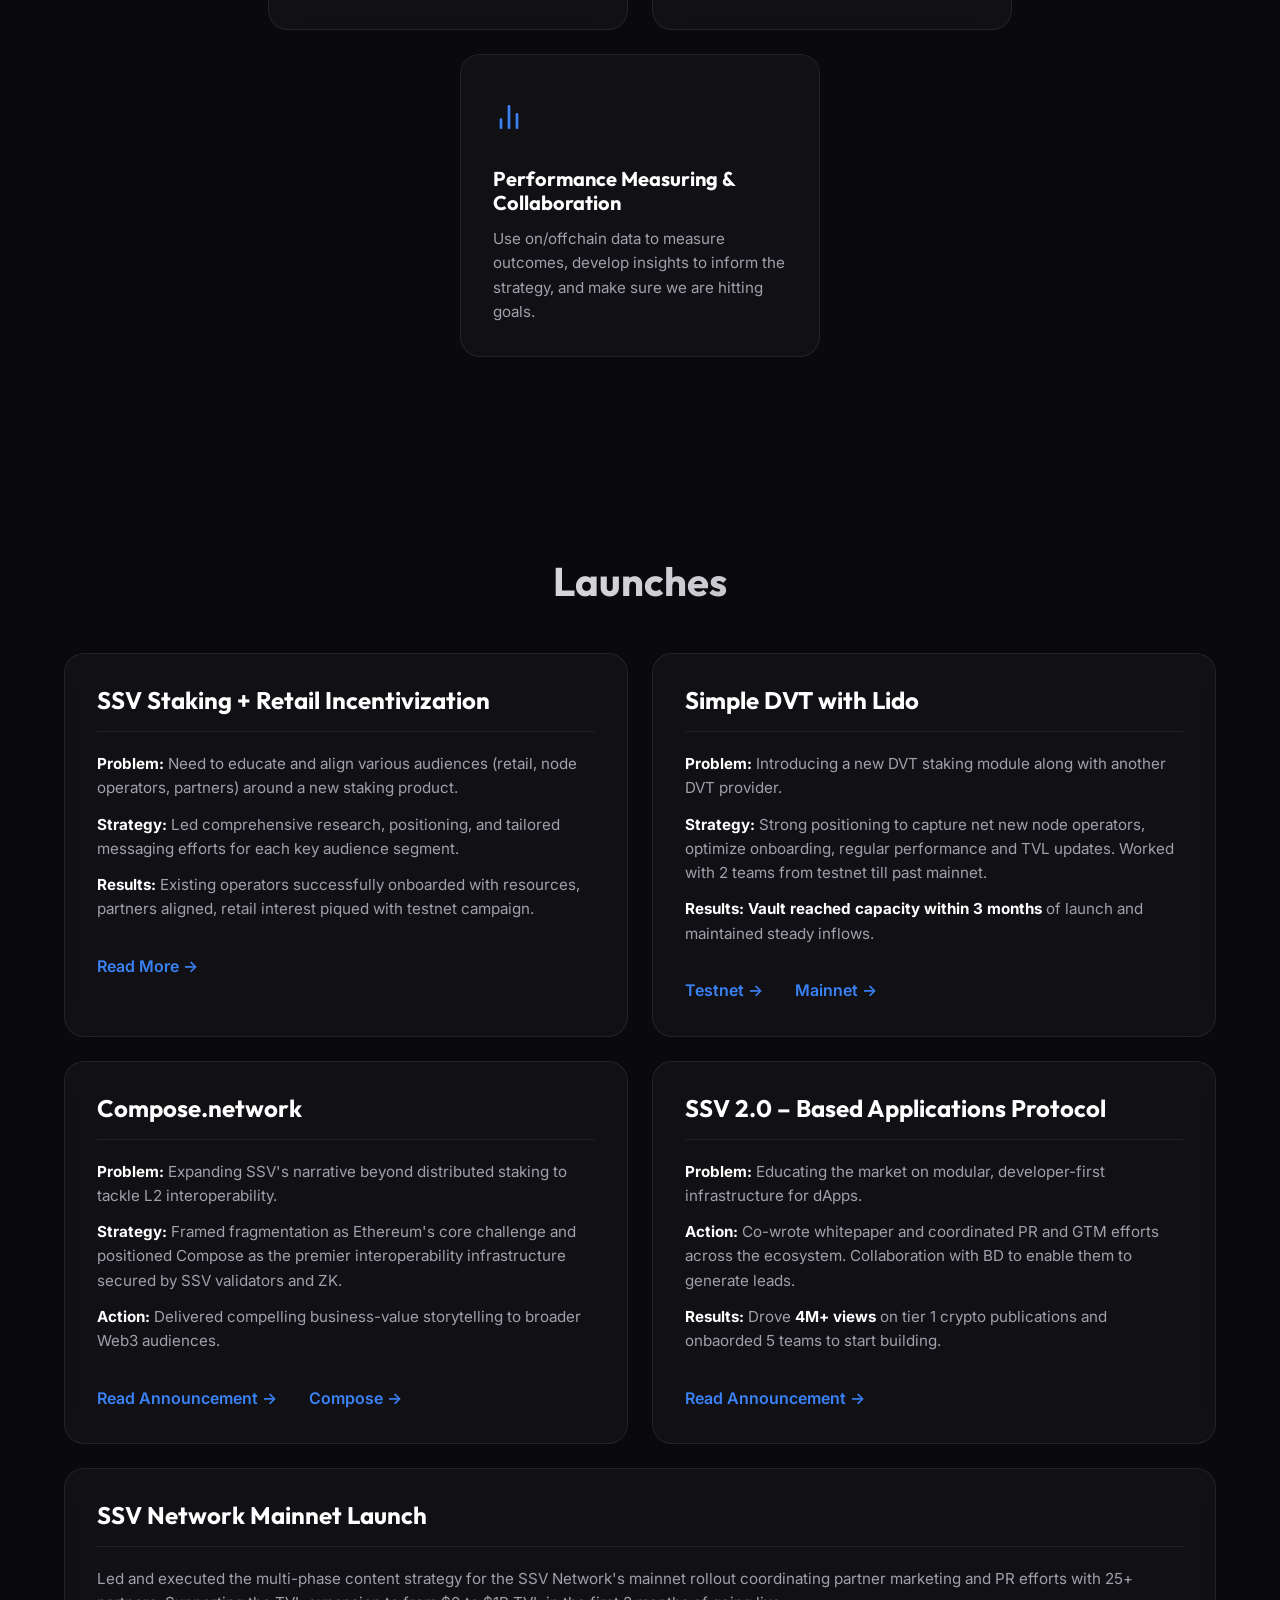
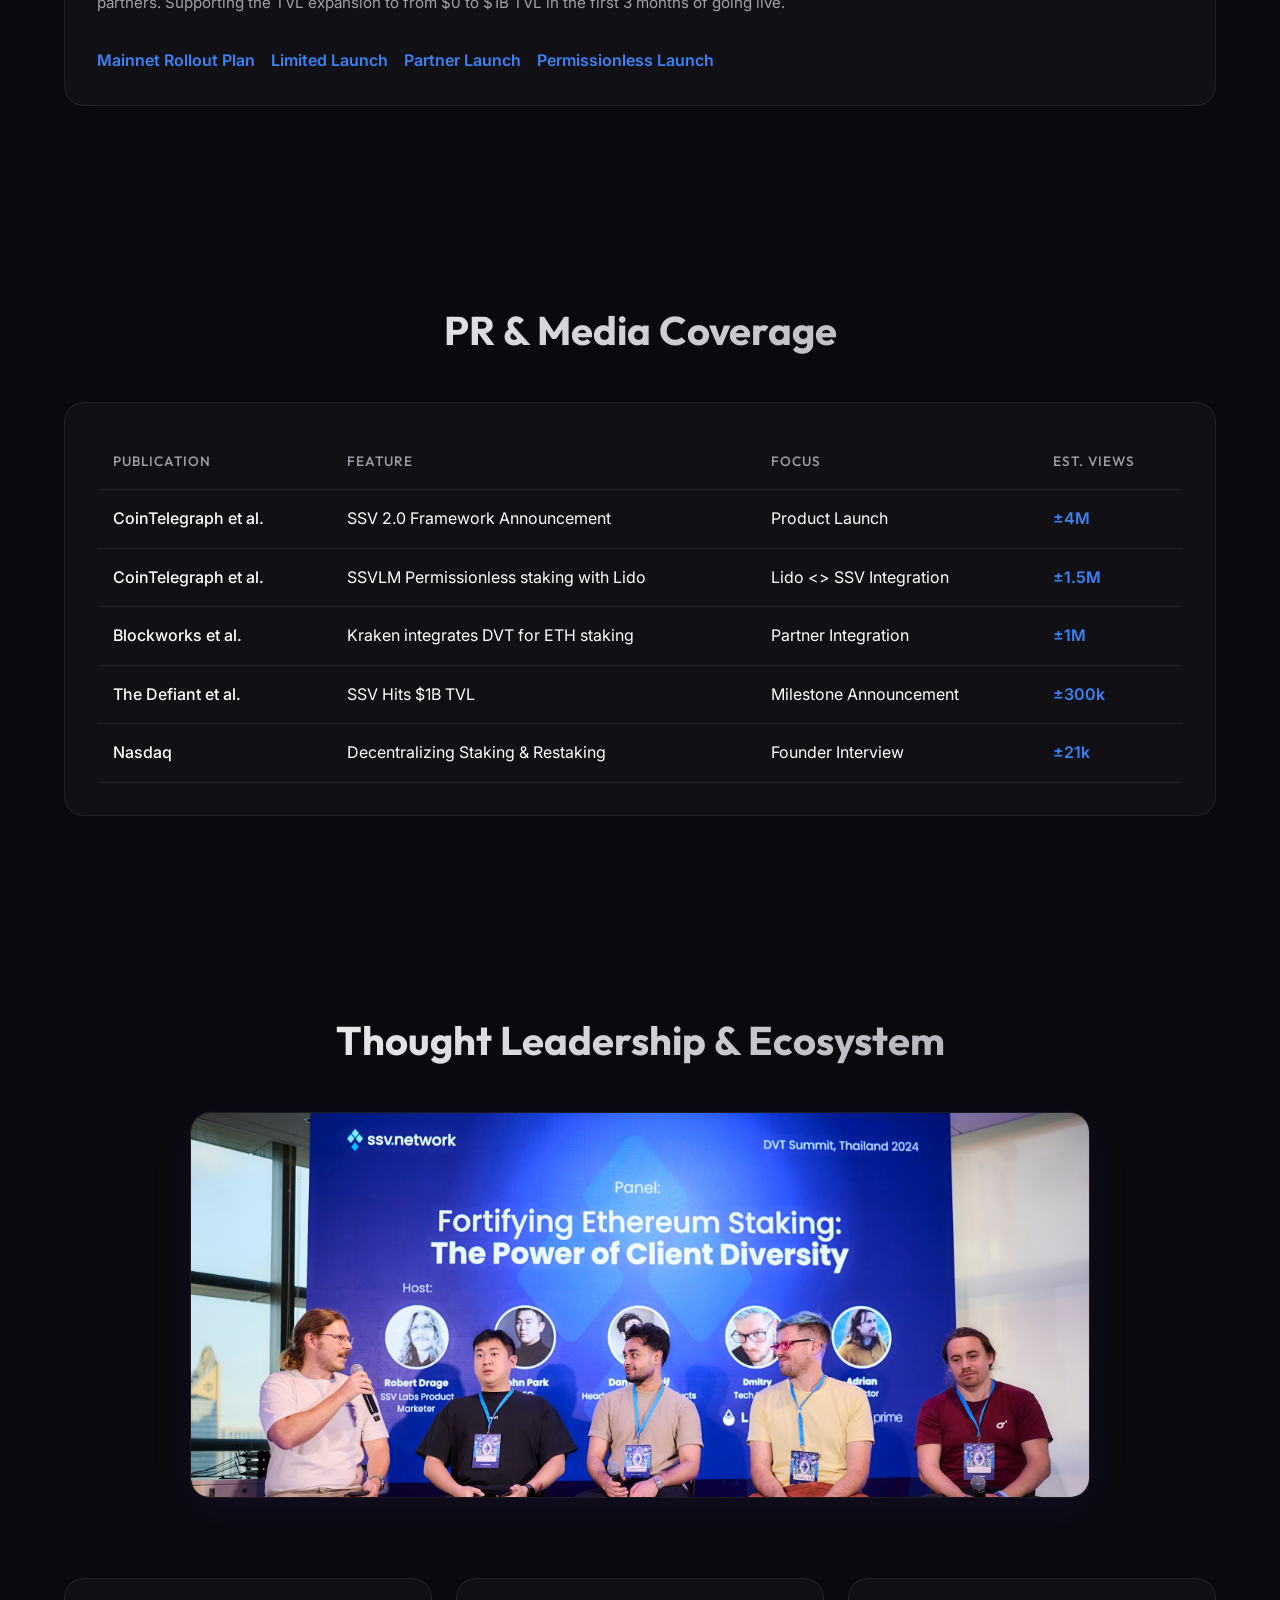
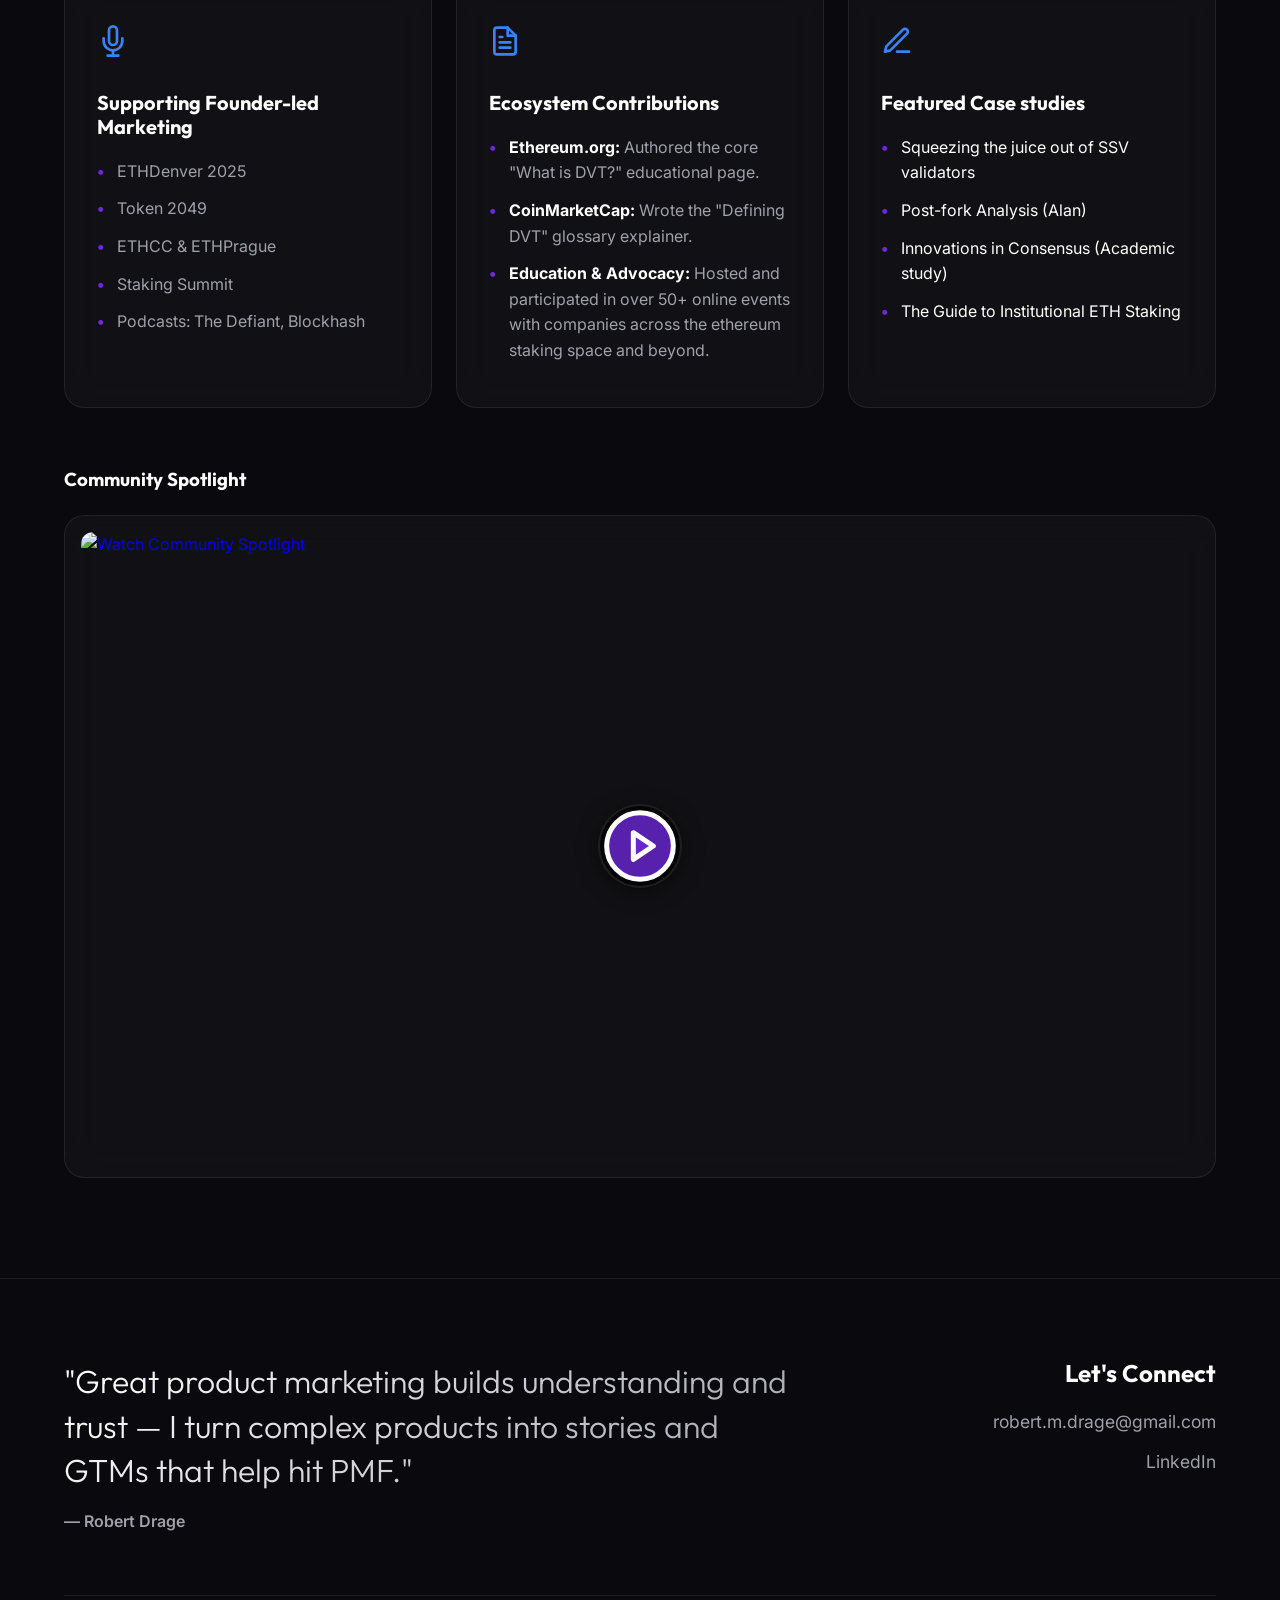
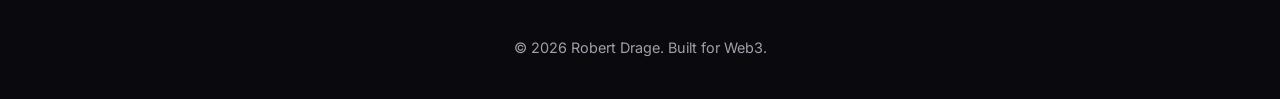
==== commit ba5cdfe0: "Add files via upload" ====
--- a/index.html
+++ b/index.html
@@ -27,7 +27,7 @@
 
     <nav class="navbar" id="navbar">
         <div class="nav-container">
-            <div class="logo">RD.</div>
+            <div class="logo"><img src="Robert Headshot.jpg" alt="RD." class="header-headshot"></div>
             <ul class="nav-links">
                 <li><a href="#about">About</a></li>
                 <li><a href="#competencies">Competencies</a></li>
@@ -45,20 +45,21 @@
                 <span class="badge">Web3 & Decentralized Infrastructure</span>
                 <h1>Robert Drage</h1>
                 <h2>Product Marketing Manager</h2>
-                <p class="hero-subline">Building Go-To-Market strategies with a focus on
-                    <strong>Positioning</strong>, <strong>Activation</strong>, and <strong>Growth</strong>.
-                </p>
+                <p class="hero-subline">Leading Go-to-Market strategy for Web3 protocols by translating technical
+                    complexity into value, enabling sales and product teams, and driving revenue impact through
+                    launches, partnerships, and ecosystem growth campaigns.</p>
                 <div class="hero-cta">
                     <a href="#launches" class="btn btn-primary">View Projects</a>
                     <a href="#contact" class="btn btn-secondary">Contact Me</a>
                 </div>
+                <img src="THW3_Stage-D1_168.JPG" alt="Robert on stage" class="hero-onstage-img">
             </div>
         </section>
 
         <!-- Competencies Section: Dynamic Pyramid Layout -->
         <section class="competencies section-padding" id="competencies">
             <div class="container animate-on-scroll">
-                <h2 class="section-title">Core PMM Competencies</h2>
+                <h2 class="section-title">Skills</h2>
                 <div class="competency-pyramid">
                     <!-- Top Row (3 cards) -->
                     <div class="pyramid-row level-3">
@@ -201,9 +202,9 @@
                         <p class="psar"><strong>Problem:</strong> Educating the market on modular, developer-first
                             infrastructure for dApps.</p>
                         <p class="psar"><strong>Action:</strong> Co-wrote whitepaper and coordinated PR and GTM efforts
-                            across the ecosystem.</p>
-                        <p class="psar"><strong>Results:</strong> Driven <strong>4M+ views</strong> on tier 1 crypto
-                            publications.</p>
+                            across the ecosystem. Collaboration with BD to enable them to generate leads.</p>
+                        <p class="psar"><strong>Results:</strong> Drove <strong>4M+ views</strong> on tier 1 crypto
+                            publications and onbaorded 5 teams to start building.</p>
                         <a href="https://ssv.network/blog/unveiling-ssv2-0-the-based-applications-protocol"
                             target="_blank" class="card-link">Read Announcement →</a>
                     </div>
@@ -211,8 +212,9 @@
                     <!-- Case Study 5: Mainnet -->
                     <div class="glass-card case-study-card" style="grid-column: 1 / -1;">
                         <h3>SSV Network Mainnet Launch</h3>
-                        <p class="psar">Developed and led the multi-phase content strategy for the SSV Network's mainnet
-                            rollout, strategically sequencing announcements to maximize ecosystem adoption.</p>
+                        <p class="psar">Led and executed the multi-phase content strategy for the SSV Network's mainnet
+                            rollout coordinating partner marketing and PR efforts with 25+ partners. Supporting the TVL
+                            expansion to from $0 to $1B TVL in the first 3 months of going live.</p>
                         <div class="card-links wrap-links" style="gap: 16px;">
                             <a href="https://ssv.network/blog/mainnet-has-arrived" target="_blank"
                                 class="card-link">Mainnet Rollout Plan</a>
@@ -325,10 +327,7 @@
                             <li><a href="https://coinmarketcap.com/academy/glossary/distributed-validator-technology-dvt"
                                     target="_blank" class="clean-link"><strong>CoinMarketCap:</strong></a> Wrote the
                                 "Defining DVT" glossary explainer.</li>
-                            <li><strong><a href="https://docs.ssv.network/learn/introduction/" target="_blank"
-                                        class="clean-link">SSV</a> & <a href="https://www.compose.network/"
-                                        target="_blank" class="clean-link">Compose</a>:</strong> Developed user docs,
-                                copy, and major whitepapers.</li>
+                            <li><a href="https://linktr.ee/ssvchainreactions?utm_source=linktree_profile_share&ltsid=2fb3138f-ef19-40ca-b7d1-1b1c8fc095a7" target="_blank" class="clean-link"><strong>Education & Advocacy:</strong></a> Hosted and participated in over 50+ online events with companies across the ethereum staking space and beyond.</li>
                         </ul>
                     </div>
                     <div class="glass-card leadership-card">
@@ -350,8 +349,6 @@
                             </li>
                             <li><a href="https://ssv.network/blog/the-guide-to-institutional-eth-staking-with-ssv-network"
                                     target="_blank" class="clean-link">The Guide to Institutional ETH Staking</a></li>
-                            <li><a href="https://ssv.network/blog/the-true-cost-of-rollup-fragmentation" target="_blank"
-                                    class="clean-link">The True Cost of Rollup Fragmentation</a></li>
                         </ul>
                     </div>
                 </div>
@@ -405,4 +402,4 @@
     <script src="script.js"></script>
 </body>
 
-</html>
+</html>
--- a/style.css
+++ b/style.css
@@ -177,6 +177,15 @@
 }
 
 /* Navbar */
+.header-headshot {
+    width: 44px;
+    height: 44px;
+    border-radius: 50%;
+    object-fit: cover;
+    border: 2px solid var(--accent-primary);
+    display: block;
+}
+
 .navbar {
     position: fixed;
     top: 0;
@@ -281,6 +290,15 @@
     display: flex;
     gap: 16px;
     justify-content: center;
+}
+
+.hero-onstage-img {
+    width: 100%;
+    max-width: 600px;
+    border-radius: 16px;
+    margin-top: 48px;
+    box-shadow: 0 10px 40px rgba(109, 40, 217, 0.2);
+    border: 1px solid var(--glass-border);
 }
 
 /* Competencies Section */
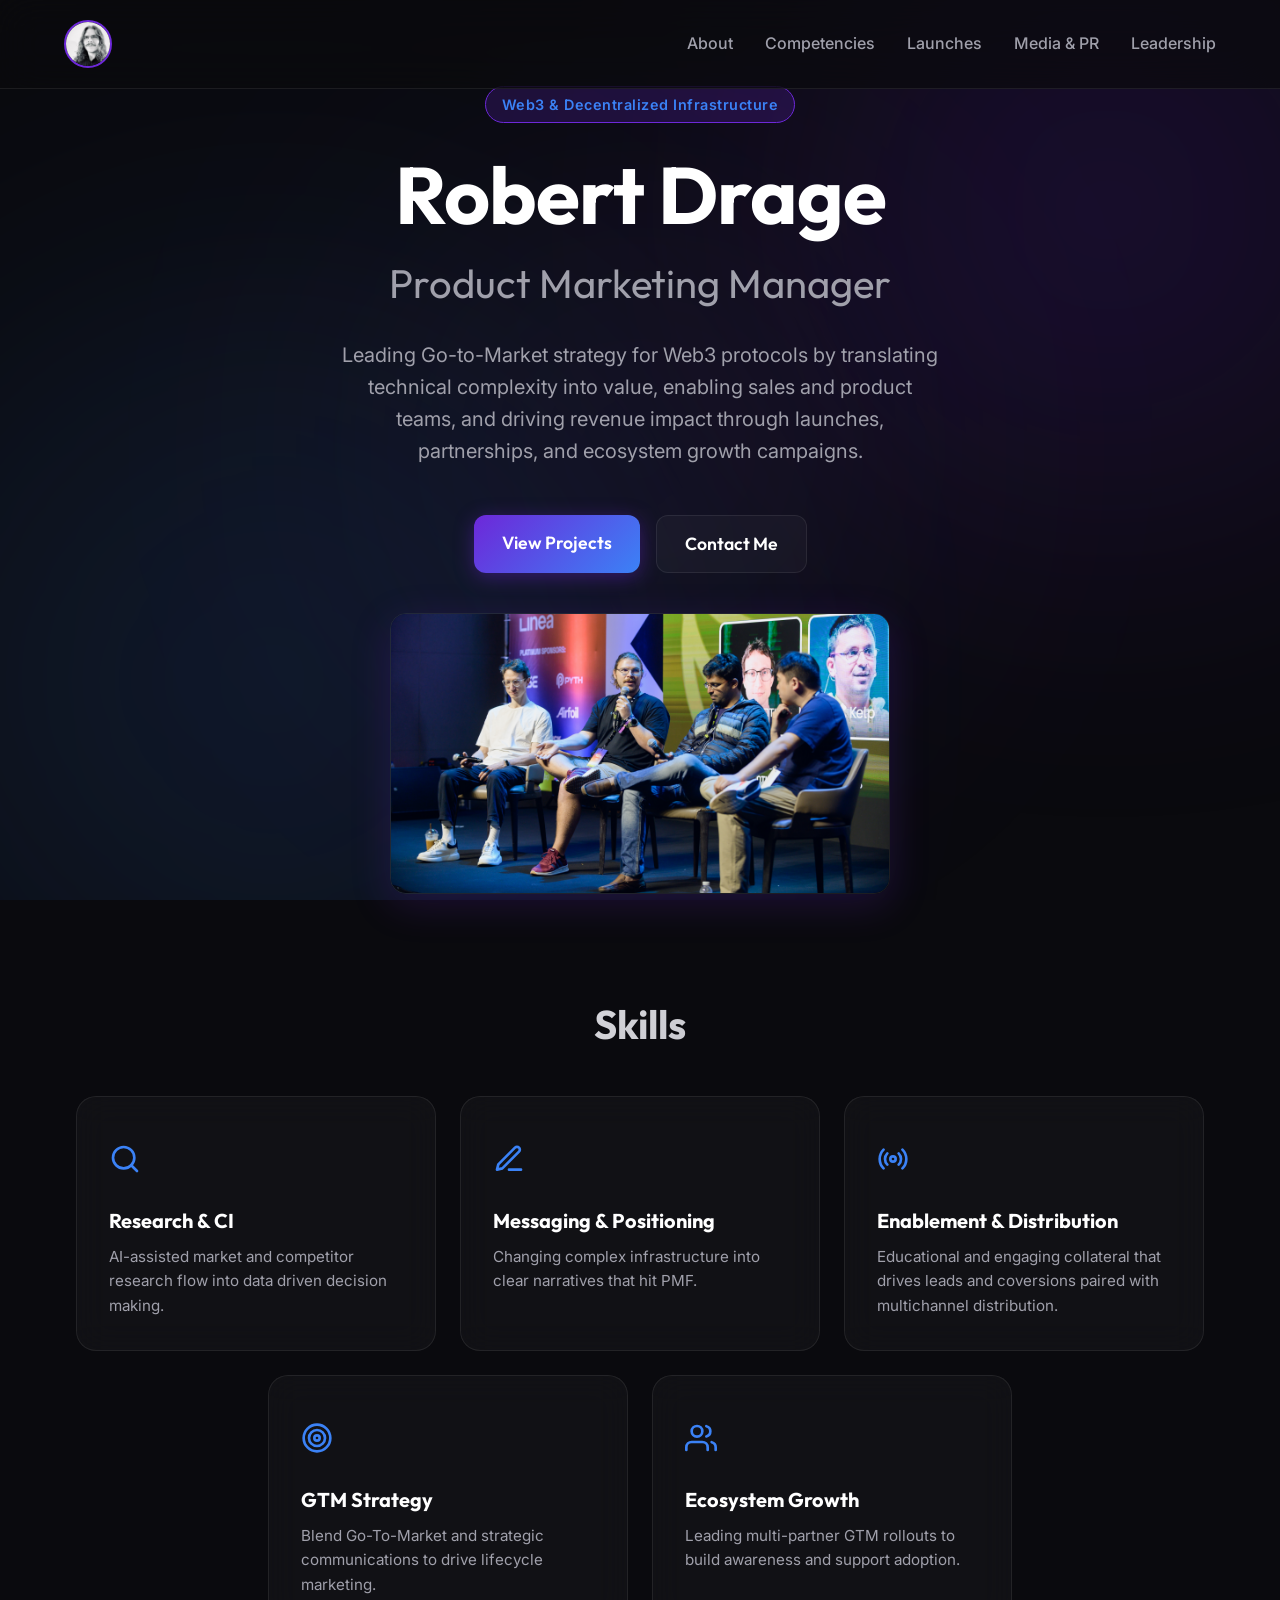
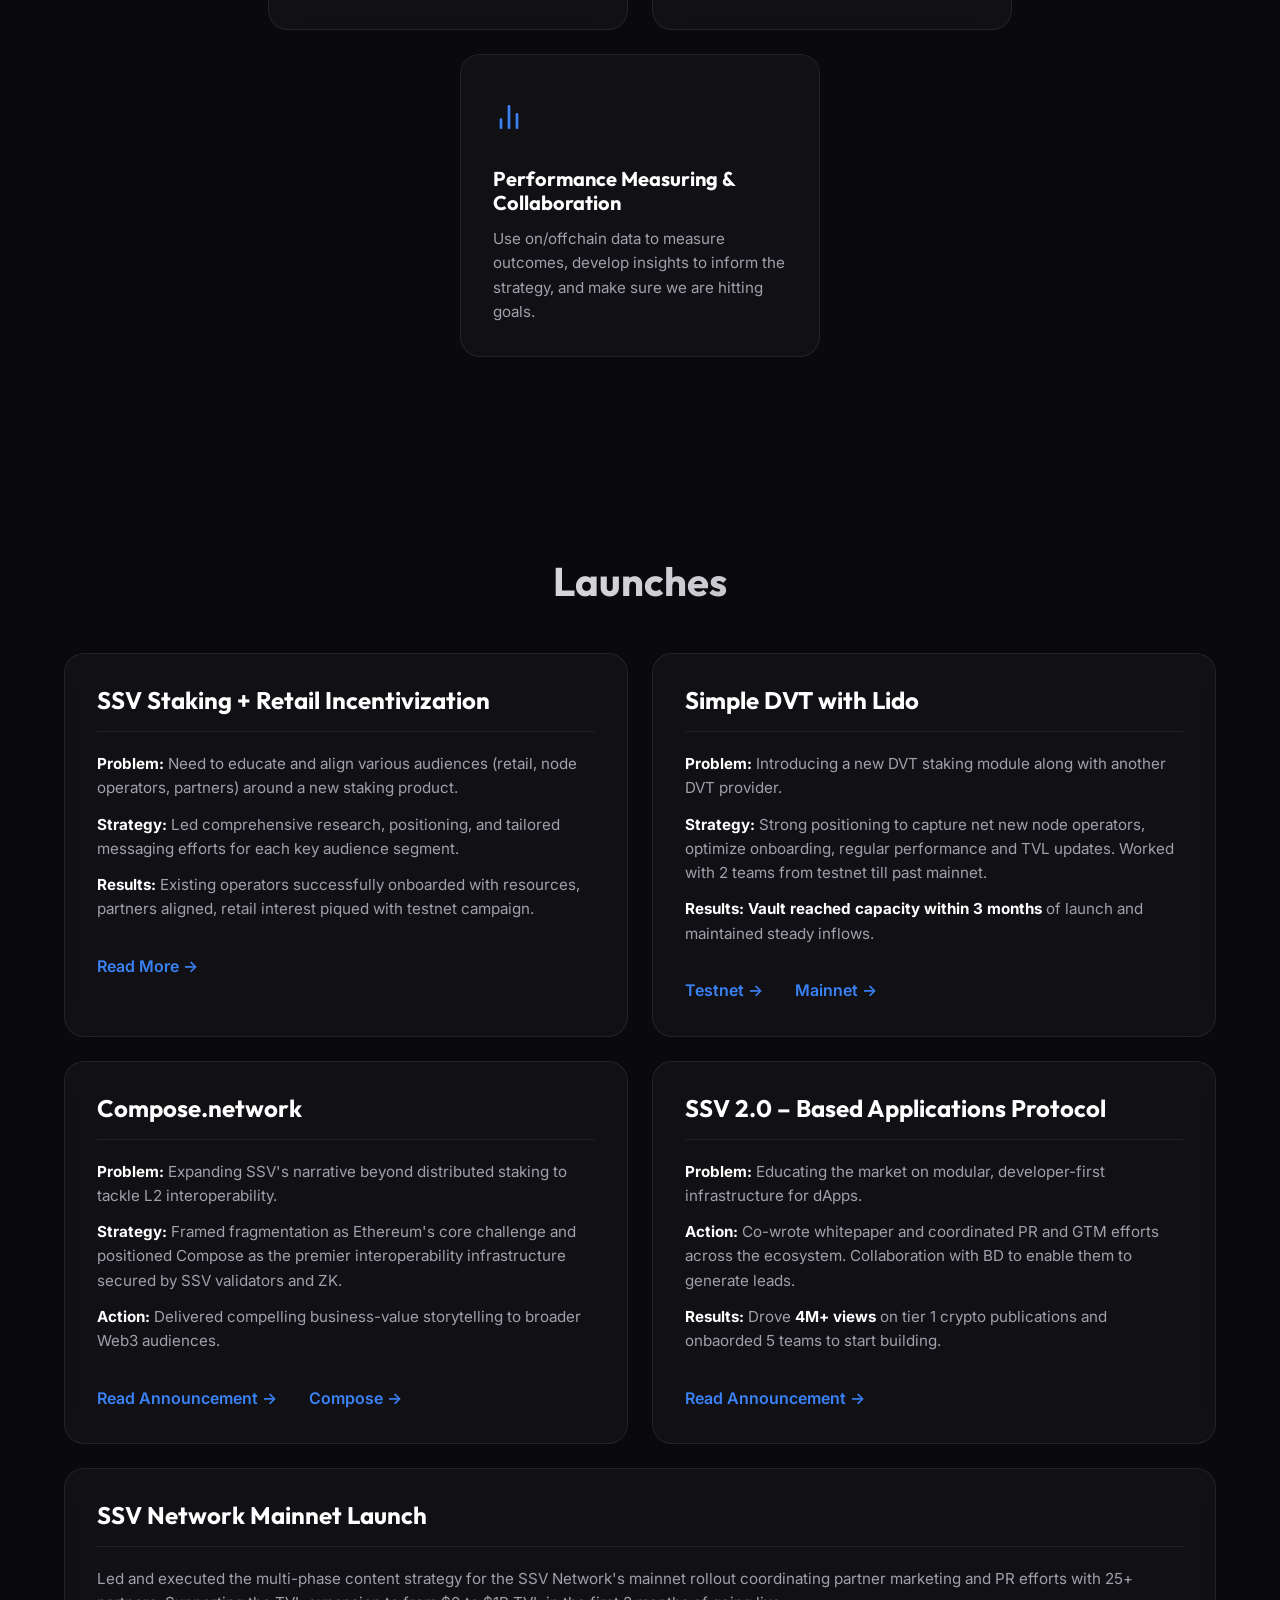
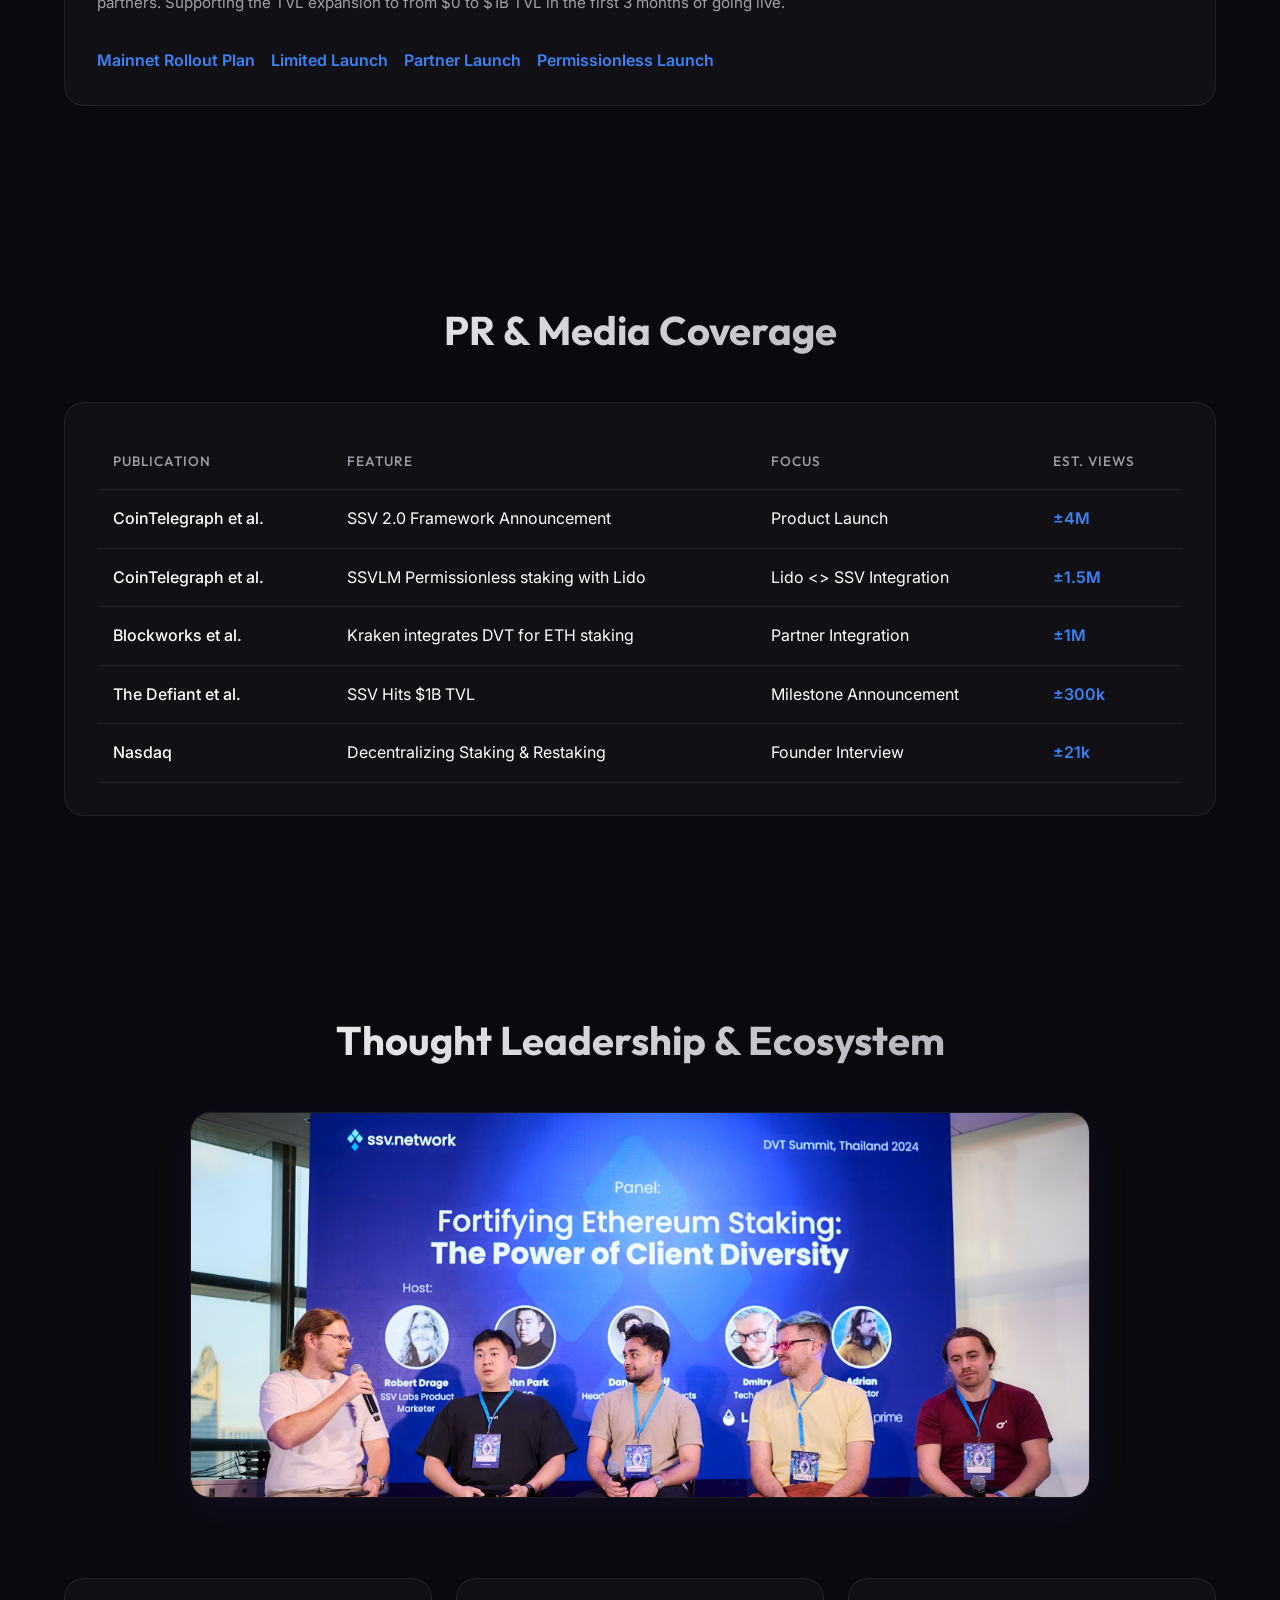
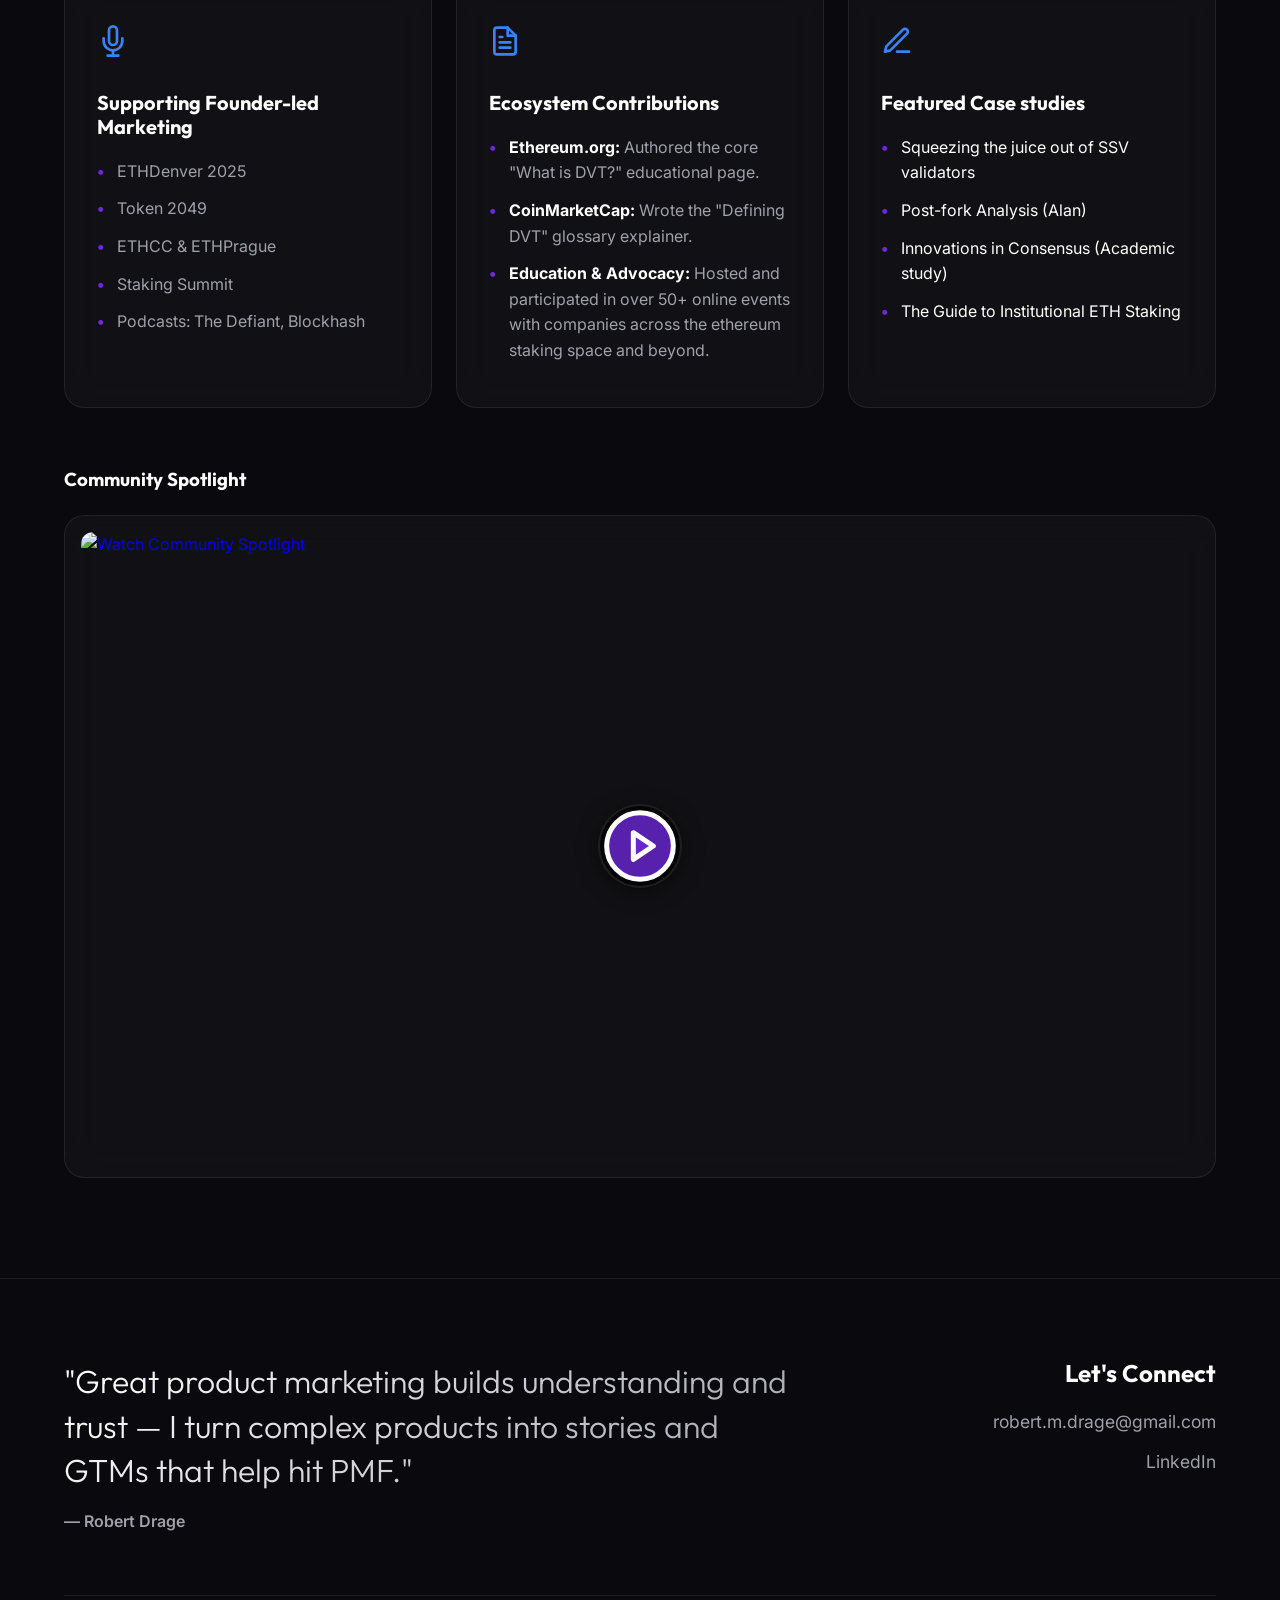
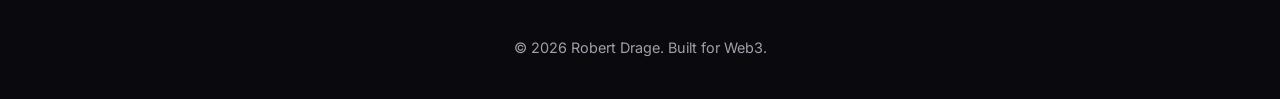
==== commit ddb91cac: "Add files via upload Image fixes" ====
--- a/index.html
+++ b/index.html
@@ -27,7 +27,7 @@
 
     <nav class="navbar" id="navbar">
         <div class="nav-container">
-            <div class="logo"><img src="Robert Headshot.jpg" alt="RD." class="header-headshot"></div>
+            <a href="#" class="logo-wrapper"><img src="Robert Headshot.jpg" alt="Robert" class="header-headshot"></a>
             <ul class="nav-links">
                 <li><a href="#about">About</a></li>
                 <li><a href="#competencies">Competencies</a></li>
--- a/style.css
+++ b/style.css
@@ -177,13 +177,17 @@
 }
 
 /* Navbar */
+.logo-wrapper {
+    display: flex;
+    align-items: center;
+}
+
 .header-headshot {
-    width: 44px;
-    height: 44px;
+    width: 48px;
+    height: 48px;
     border-radius: 50%;
     object-fit: cover;
     border: 2px solid var(--accent-primary);
-    display: block;
 }
 
 .navbar {
@@ -294,11 +298,16 @@
 
 .hero-onstage-img {
     width: 100%;
-    max-width: 600px;
+    max-width: 500px;
+    height: auto;
+    aspect-ratio: 16 / 9;
+    object-fit: cover;
+    object-position: center;
     border-radius: 16px;
-    margin-top: 48px;
+    margin: 40px auto 0 auto;
     box-shadow: 0 10px 40px rgba(109, 40, 217, 0.2);
     border: 1px solid var(--glass-border);
+    display: block;
 }
 
 /* Competencies Section */
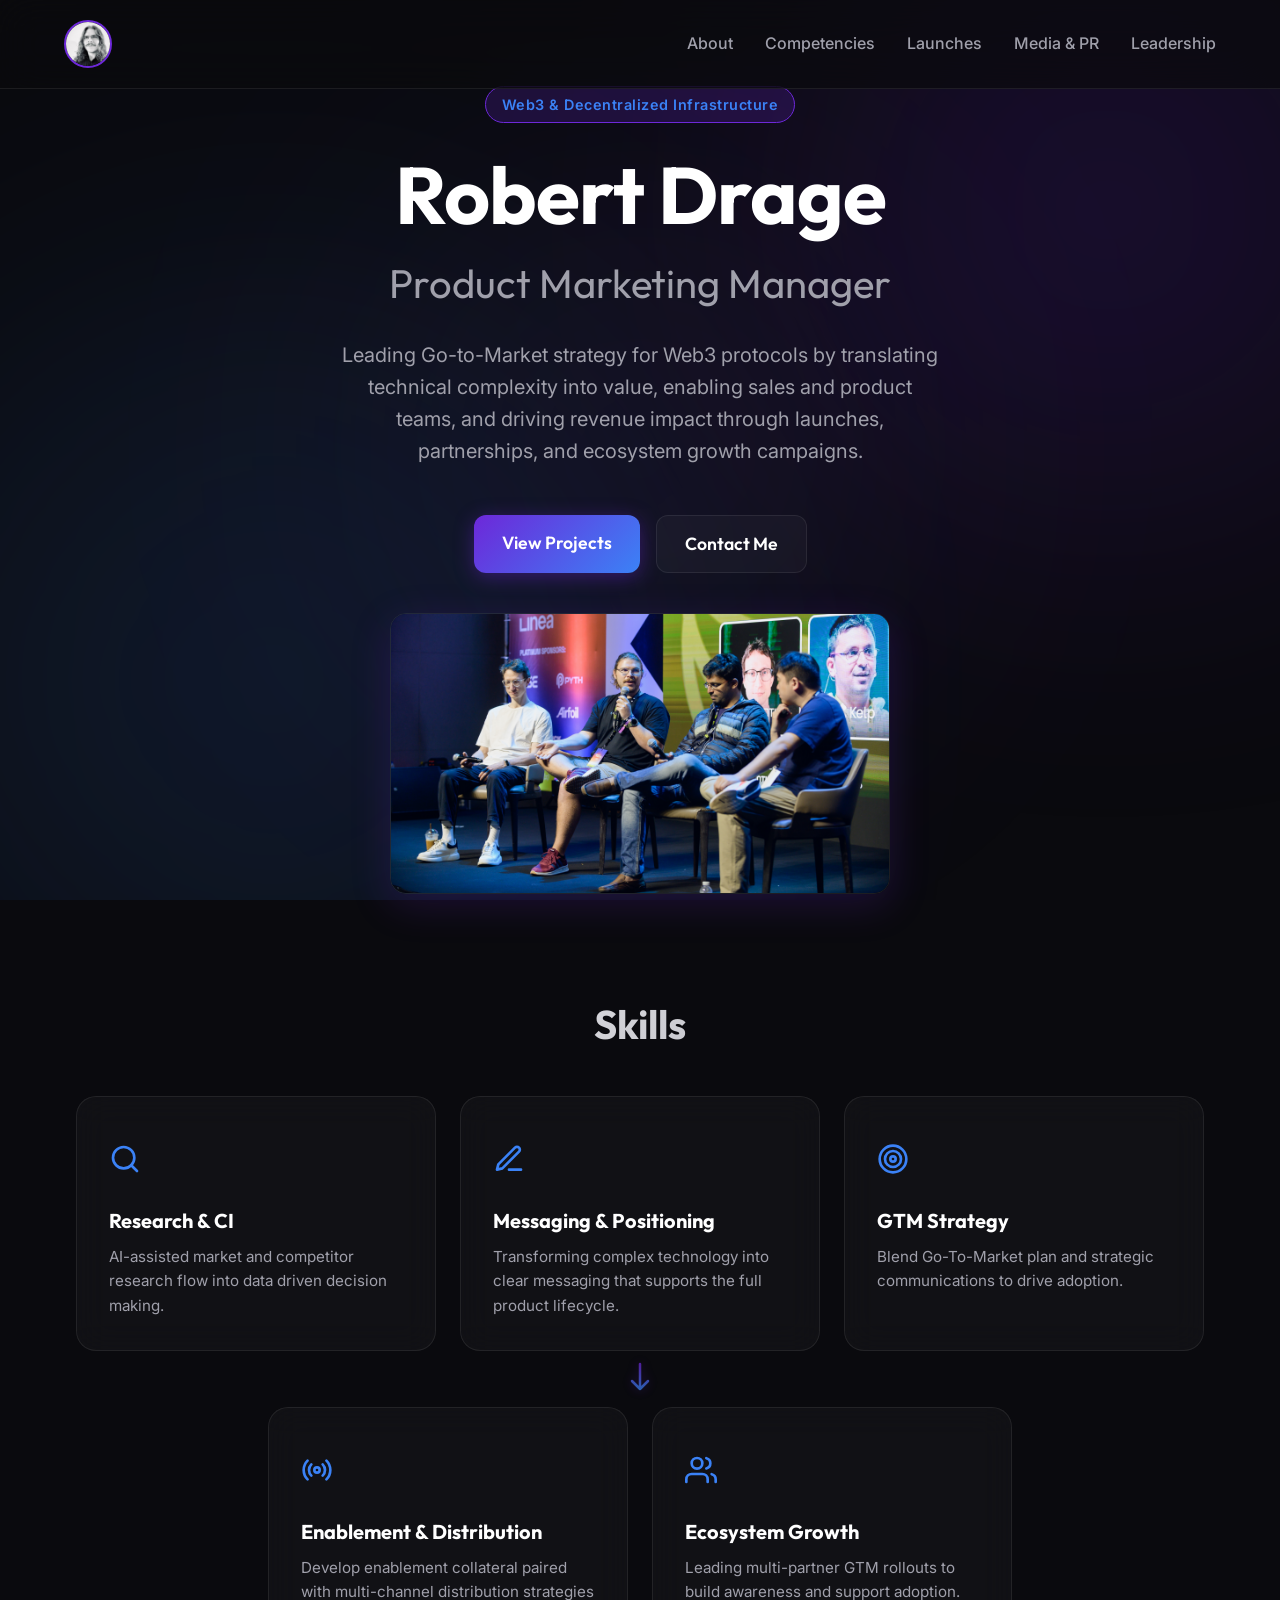
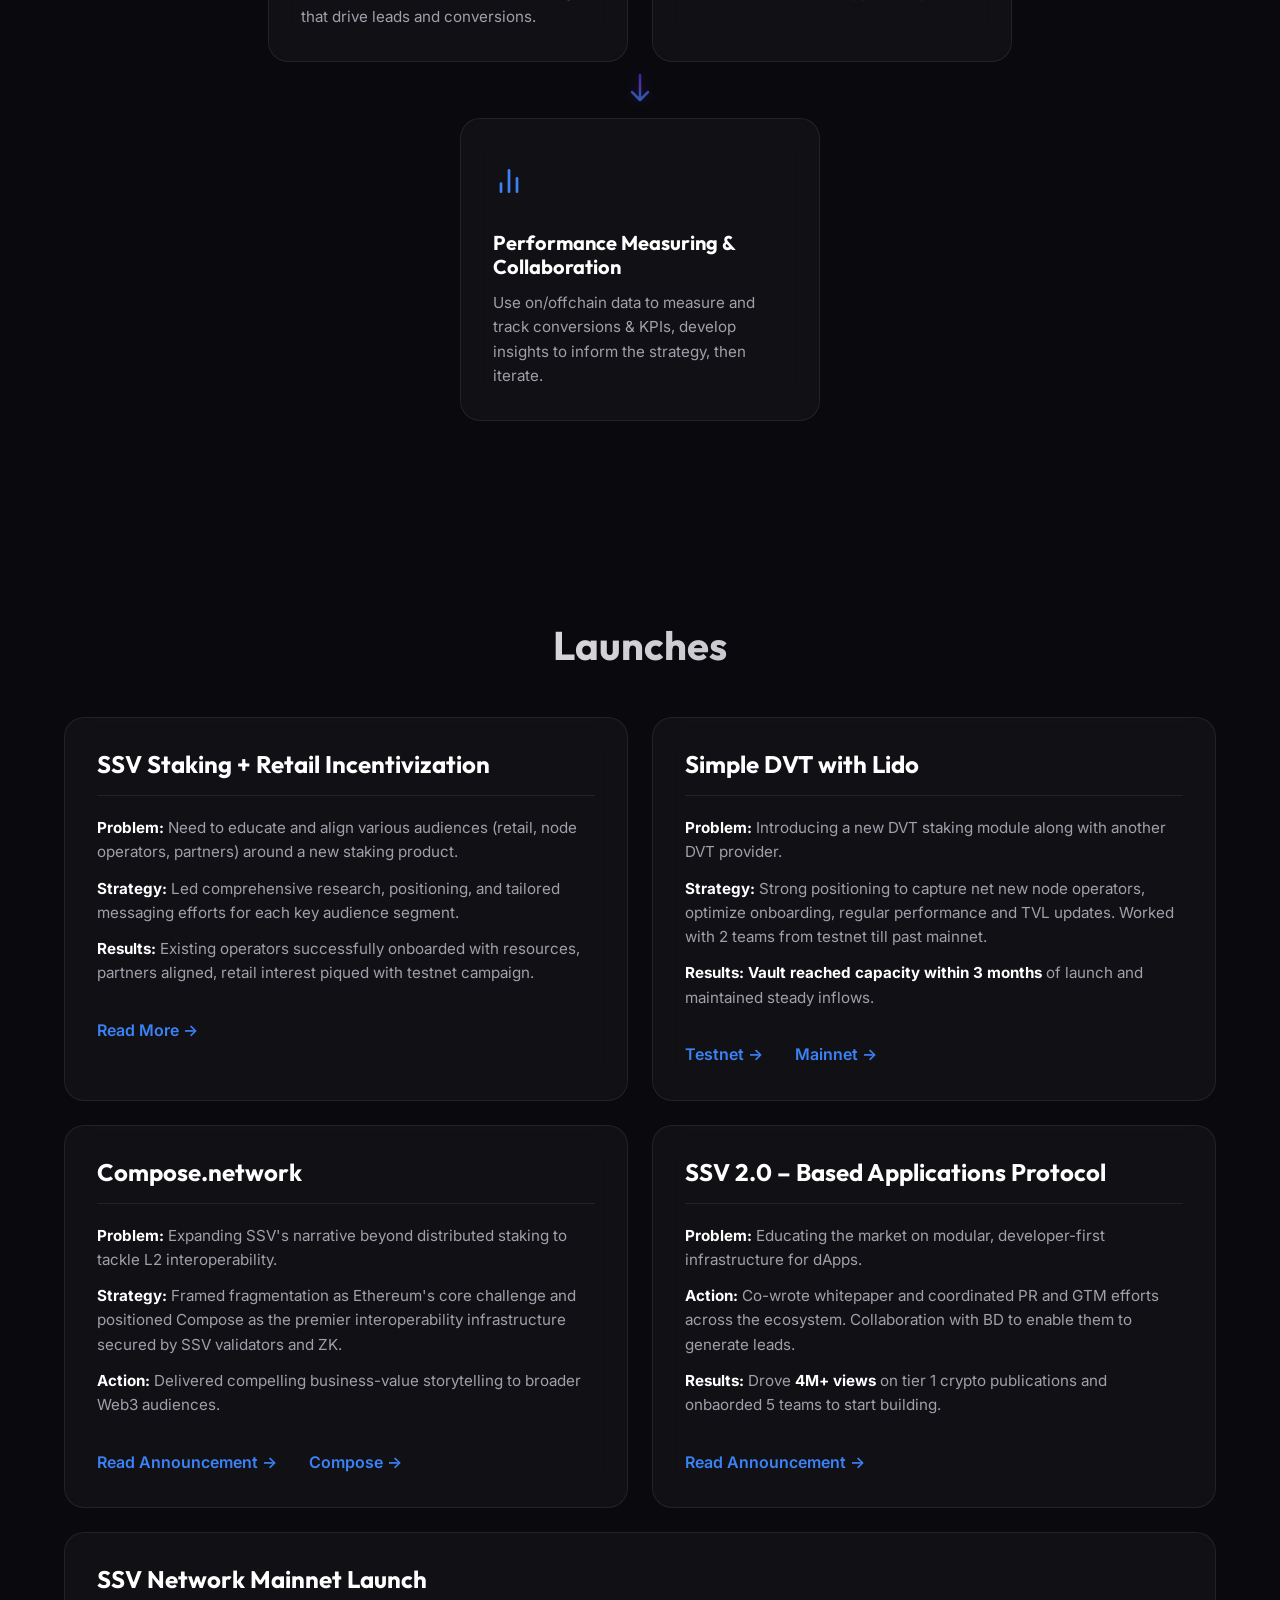
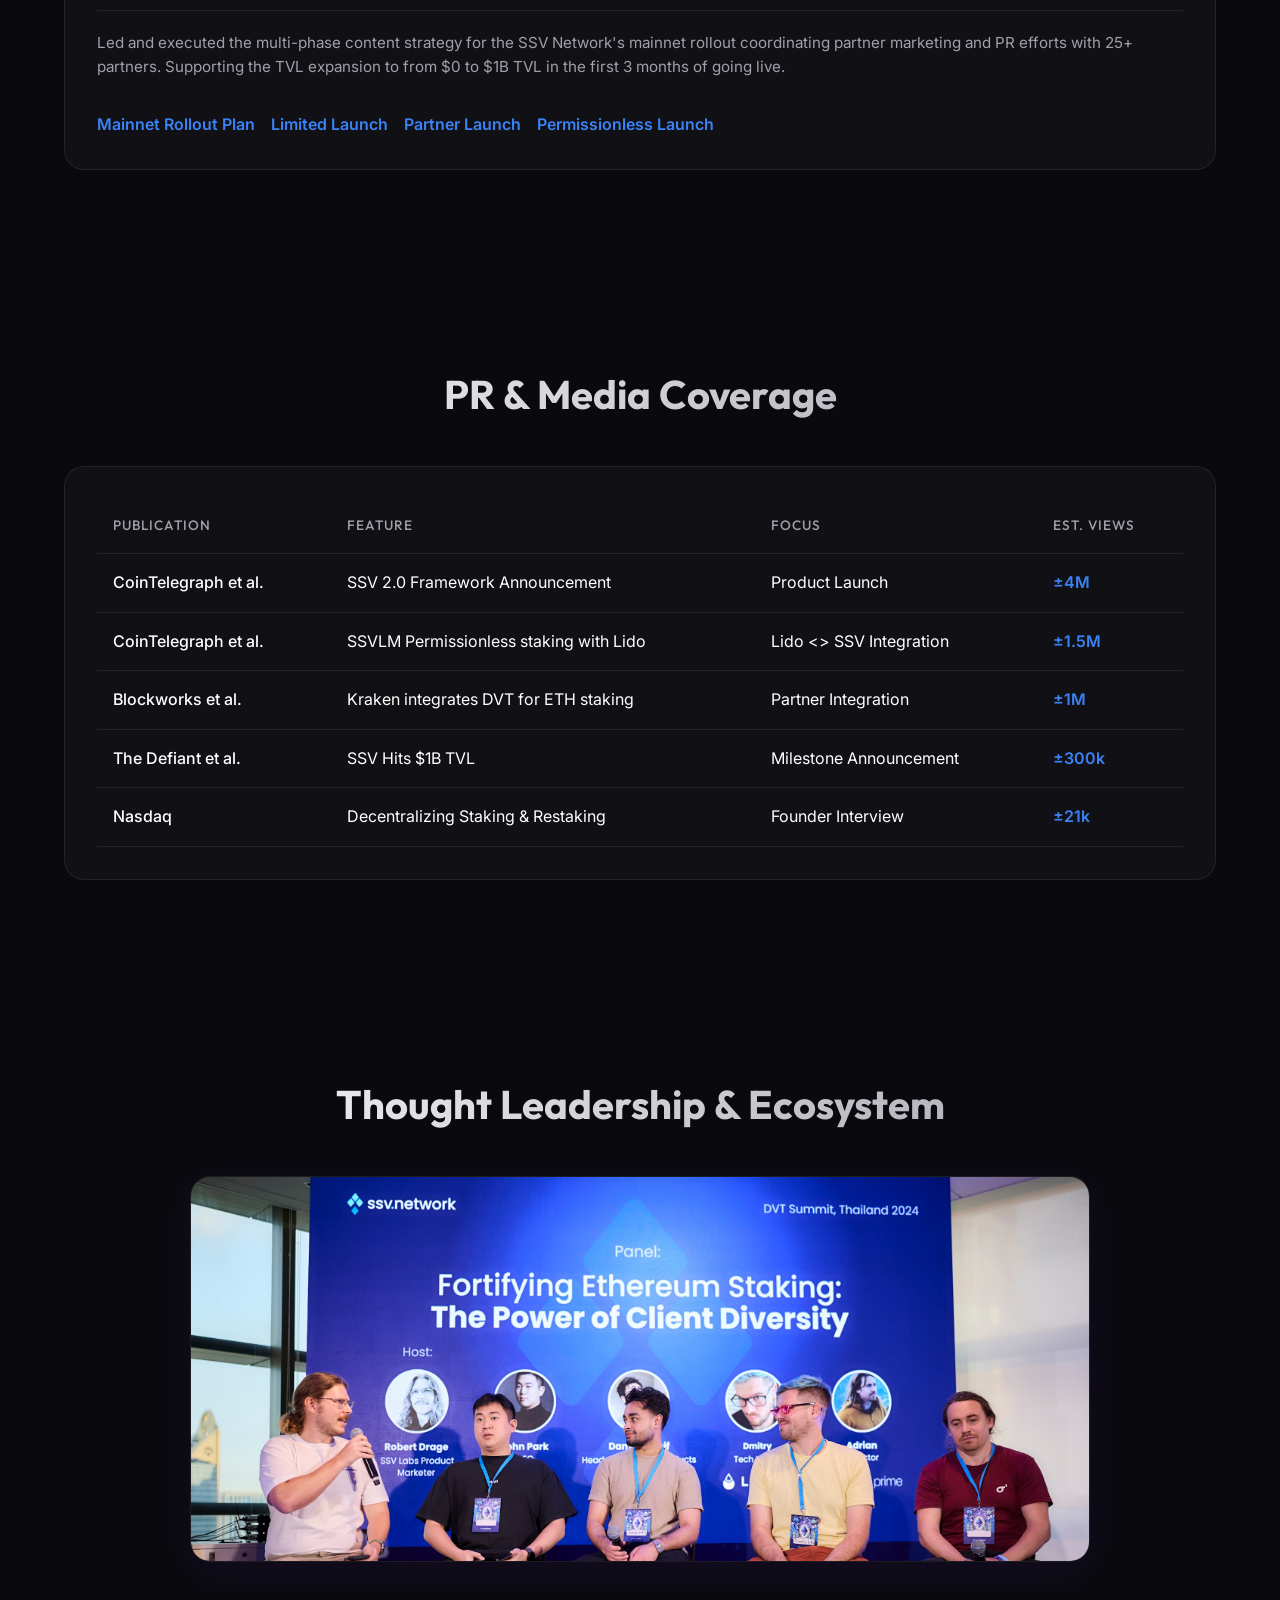
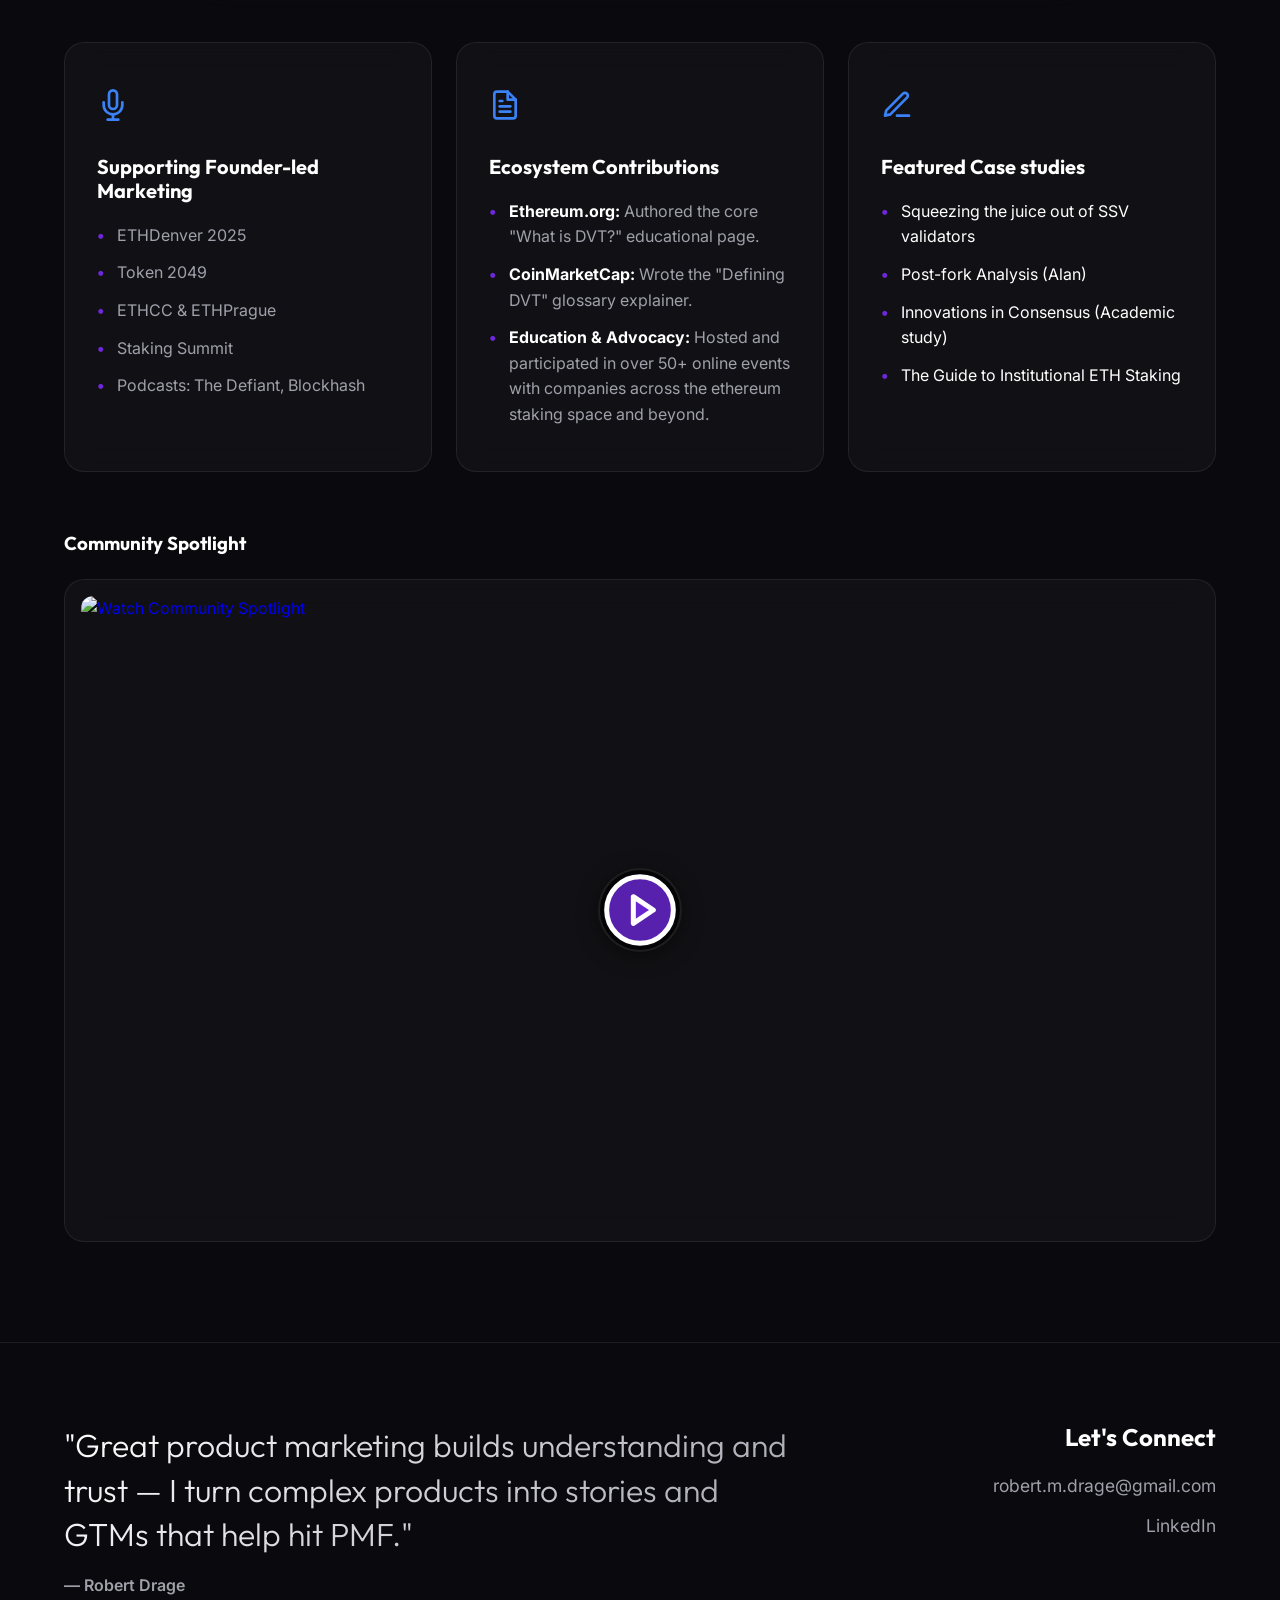
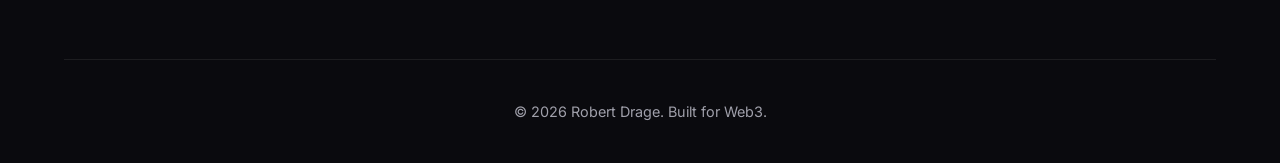
==== commit 3b1e9442: "Add files via upload Updates to cards" ====
--- a/index.html
+++ b/index.html
@@ -81,8 +81,38 @@
                                     <path d="M16.5 3.5a2.121 2.121 0 0 1 3 3L7 19l-4 1 1-4L16.5 3.5z"></path>
                                 </svg></div>
                             <h3>Messaging & Positioning</h3>
-                            <p>Changing complex infrastructure into clear narratives that hit PMF.</p>
-                        </div>
+                            <p>Transforming complex technology into clear messaging that supports the full product
+                                lifecycle.</p>
+                        </div>
+                        <div class="glass-card competency-card">
+                            <div class="icon"><svg xmlns="http://www.w3.org/2000/svg" width="32" height="32"
+                                    viewBox="0 0 24 24" fill="none" stroke="var(--accent-secondary)" stroke-width="2"
+                                    stroke-linecap="round" stroke-linejoin="round">
+                                    <circle cx="12" cy="12" r="10"></circle>
+                                    <circle cx="12" cy="12" r="6"></circle>
+                                    <circle cx="12" cy="12" r="2"></circle>
+                                </svg></div>
+                            <h3>GTM Strategy</h3>
+                            <p>Blend Go-To-Market plan and strategic communications to drive adoption.</p>
+                        </div>
+                    </div>
+
+                    <!-- Flow Arrow 1 -->
+                    <div class="flow-arrow">
+                        <svg width="40" height="40" viewBox="0 0 40 40" fill="none">
+                            <path d="M20 5 L20 30 M12 22 L20 30 L28 22" stroke="url(#arrowGrad1)" stroke-width="2.5"
+                                stroke-linecap="round" stroke-linejoin="round" />
+                            <defs>
+                                <linearGradient id="arrowGrad1" x1="0" y1="0" x2="0" y2="1">
+                                    <stop offset="0%" stop-color="var(--accent-primary)" />
+                                    <stop offset="100%" stop-color="var(--accent-secondary)" />
+                                </linearGradient>
+                            </defs>
+                        </svg>
+                    </div>
+
+                    <!-- Middle Row (2 cards) -->
+                    <div class="pyramid-row level-2">
                         <div class="glass-card competency-card">
                             <div class="icon"><svg xmlns="http://www.w3.org/2000/svg" width="32" height="32"
                                     viewBox="0 0 24 24" fill="none" stroke="var(--accent-secondary)" stroke-width="2"
@@ -93,22 +123,8 @@
                                     </path>
                                 </svg></div>
                             <h3>Enablement & Distribution</h3>
-                            <p>Educational and engaging collateral that drives leads and coversions paired with
-                                multichannel distribution.</p>
-                        </div>
-                    </div>
-                    <!-- Middle Row (2 cards) -->
-                    <div class="pyramid-row level-2">
-                        <div class="glass-card competency-card">
-                            <div class="icon"><svg xmlns="http://www.w3.org/2000/svg" width="32" height="32"
-                                    viewBox="0 0 24 24" fill="none" stroke="var(--accent-secondary)" stroke-width="2"
-                                    stroke-linecap="round" stroke-linejoin="round">
-                                    <circle cx="12" cy="12" r="10"></circle>
-                                    <circle cx="12" cy="12" r="6"></circle>
-                                    <circle cx="12" cy="12" r="2"></circle>
-                                </svg></div>
-                            <h3>GTM Strategy</h3>
-                            <p>Blend Go-To-Market and strategic communications to drive lifecycle marketing.</p>
+                            <p>Develop enablement collateral paired with multi-channel distribution
+                                strategies that drive leads and conversions.</p>
                         </div>
                         <div class="glass-card competency-card">
                             <div class="icon"><svg xmlns="http://www.w3.org/2000/svg" width="32" height="32"
@@ -123,6 +139,21 @@
                             <p>Leading multi-partner GTM rollouts to build awareness and support adoption.</p>
                         </div>
                     </div>
+
+                    <!-- Flow Arrow 2 -->
+                    <div class="flow-arrow">
+                        <svg width="40" height="40" viewBox="0 0 40 40" fill="none">
+                            <path d="M20 5 L20 30 M12 22 L20 30 L28 22" stroke="url(#arrowGrad2)" stroke-width="2.5"
+                                stroke-linecap="round" stroke-linejoin="round" />
+                            <defs>
+                                <linearGradient id="arrowGrad2" x1="0" y1="0" x2="0" y2="1">
+                                    <stop offset="0%" stop-color="var(--accent-primary)" />
+                                    <stop offset="100%" stop-color="var(--accent-secondary)" />
+                                </linearGradient>
+                            </defs>
+                        </svg>
+                    </div>
+
                     <!-- Bottom Row (1 card) -->
                     <div class="pyramid-row level-1">
                         <div class="glass-card competency-card">
@@ -134,8 +165,9 @@
                                     <line x1="6" y1="20" x2="6" y2="14"></line>
                                 </svg></div>
                             <h3>Performance Measuring & Collaboration</h3>
-                            <p>Use on/offchain data to measure outcomes, develop insights to inform the strategy, and
-                                make sure we are hitting goals.</p>
+                            <p>Use on/offchain data to measure and track conversions & KPIs, develop insights to inform
+                                the strategy,
+                                then iterate.</p>
                         </div>
                     </div>
                 </div>
@@ -327,7 +359,10 @@
                             <li><a href="https://coinmarketcap.com/academy/glossary/distributed-validator-technology-dvt"
                                     target="_blank" class="clean-link"><strong>CoinMarketCap:</strong></a> Wrote the
                                 "Defining DVT" glossary explainer.</li>
-                            <li><a href="https://linktr.ee/ssvchainreactions?utm_source=linktree_profile_share&ltsid=2fb3138f-ef19-40ca-b7d1-1b1c8fc095a7" target="_blank" class="clean-link"><strong>Education & Advocacy:</strong></a> Hosted and participated in over 50+ online events with companies across the ethereum staking space and beyond.</li>
+                            <li><a href="https://linktr.ee/ssvchainreactions?utm_source=linktree_profile_share&ltsid=2fb3138f-ef19-40ca-b7d1-1b1c8fc095a7"
+                                    target="_blank" class="clean-link"><strong>Education & Advocacy:</strong></a> Hosted
+                                and participated in over 50+ online events with companies across the ethereum staking
+                                space and beyond.</li>
                         </ul>
                     </div>
                     <div class="glass-card leadership-card">
--- a/style.css
+++ b/style.css
@@ -503,8 +503,38 @@
 .competency-pyramid {
     display: flex;
     flex-direction: column;
-    gap: 24px;
+    gap: 0;
     align-items: center;
+}
+
+/* Flow Arrows */
+.flow-arrow {
+    display: flex;
+    justify-content: center;
+    align-items: center;
+    padding: 8px 0;
+    animation: flowPulse 2s ease-in-out infinite;
+}
+
+.flow-arrow svg {
+    opacity: 0.7;
+    filter: drop-shadow(0 0 6px rgba(109, 40, 217, 0.4));
+    transition: opacity 0.3s ease;
+}
+
+.flow-arrow:hover svg {
+    opacity: 1;
+}
+
+@keyframes flowPulse {
+    0%, 100% {
+        transform: translateY(0);
+        opacity: 0.6;
+    }
+    50% {
+        transform: translateY(4px);
+        opacity: 1;
+    }
 }
 .pyramid-row {
     display: flex;
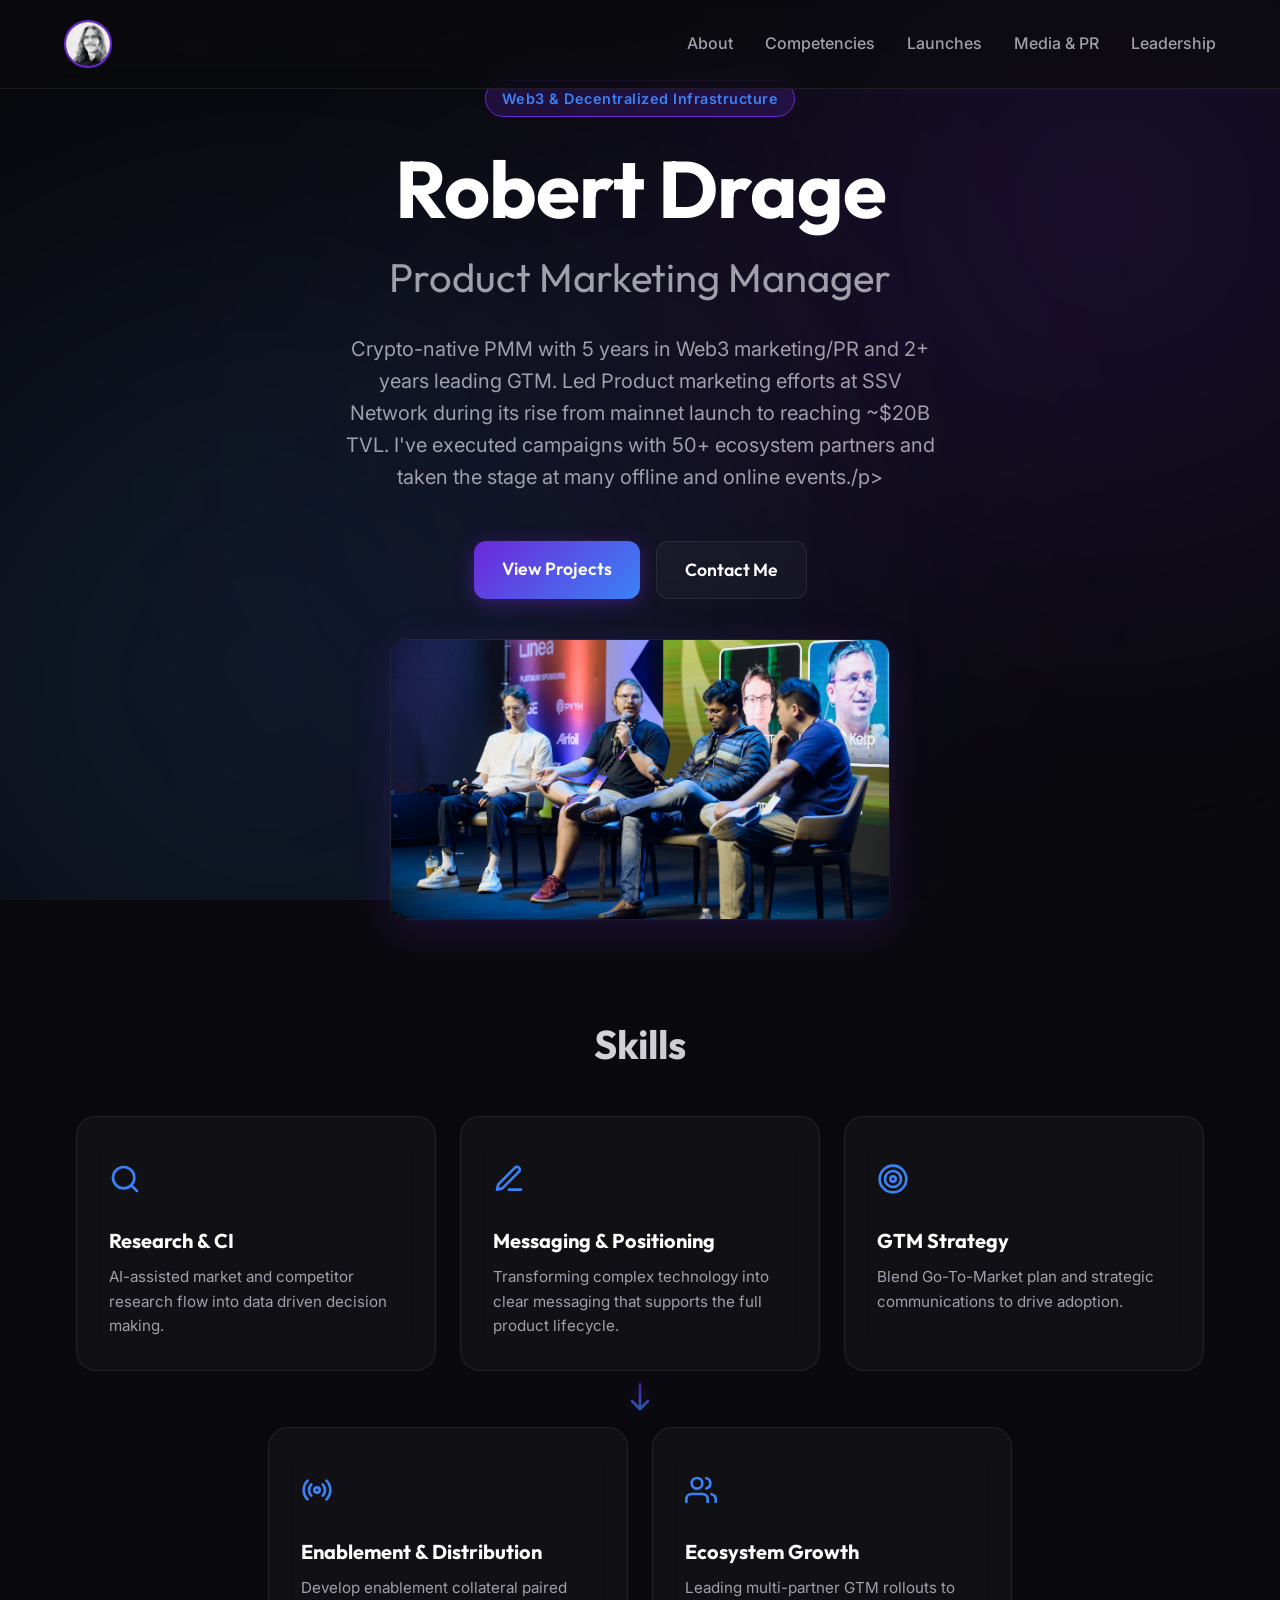
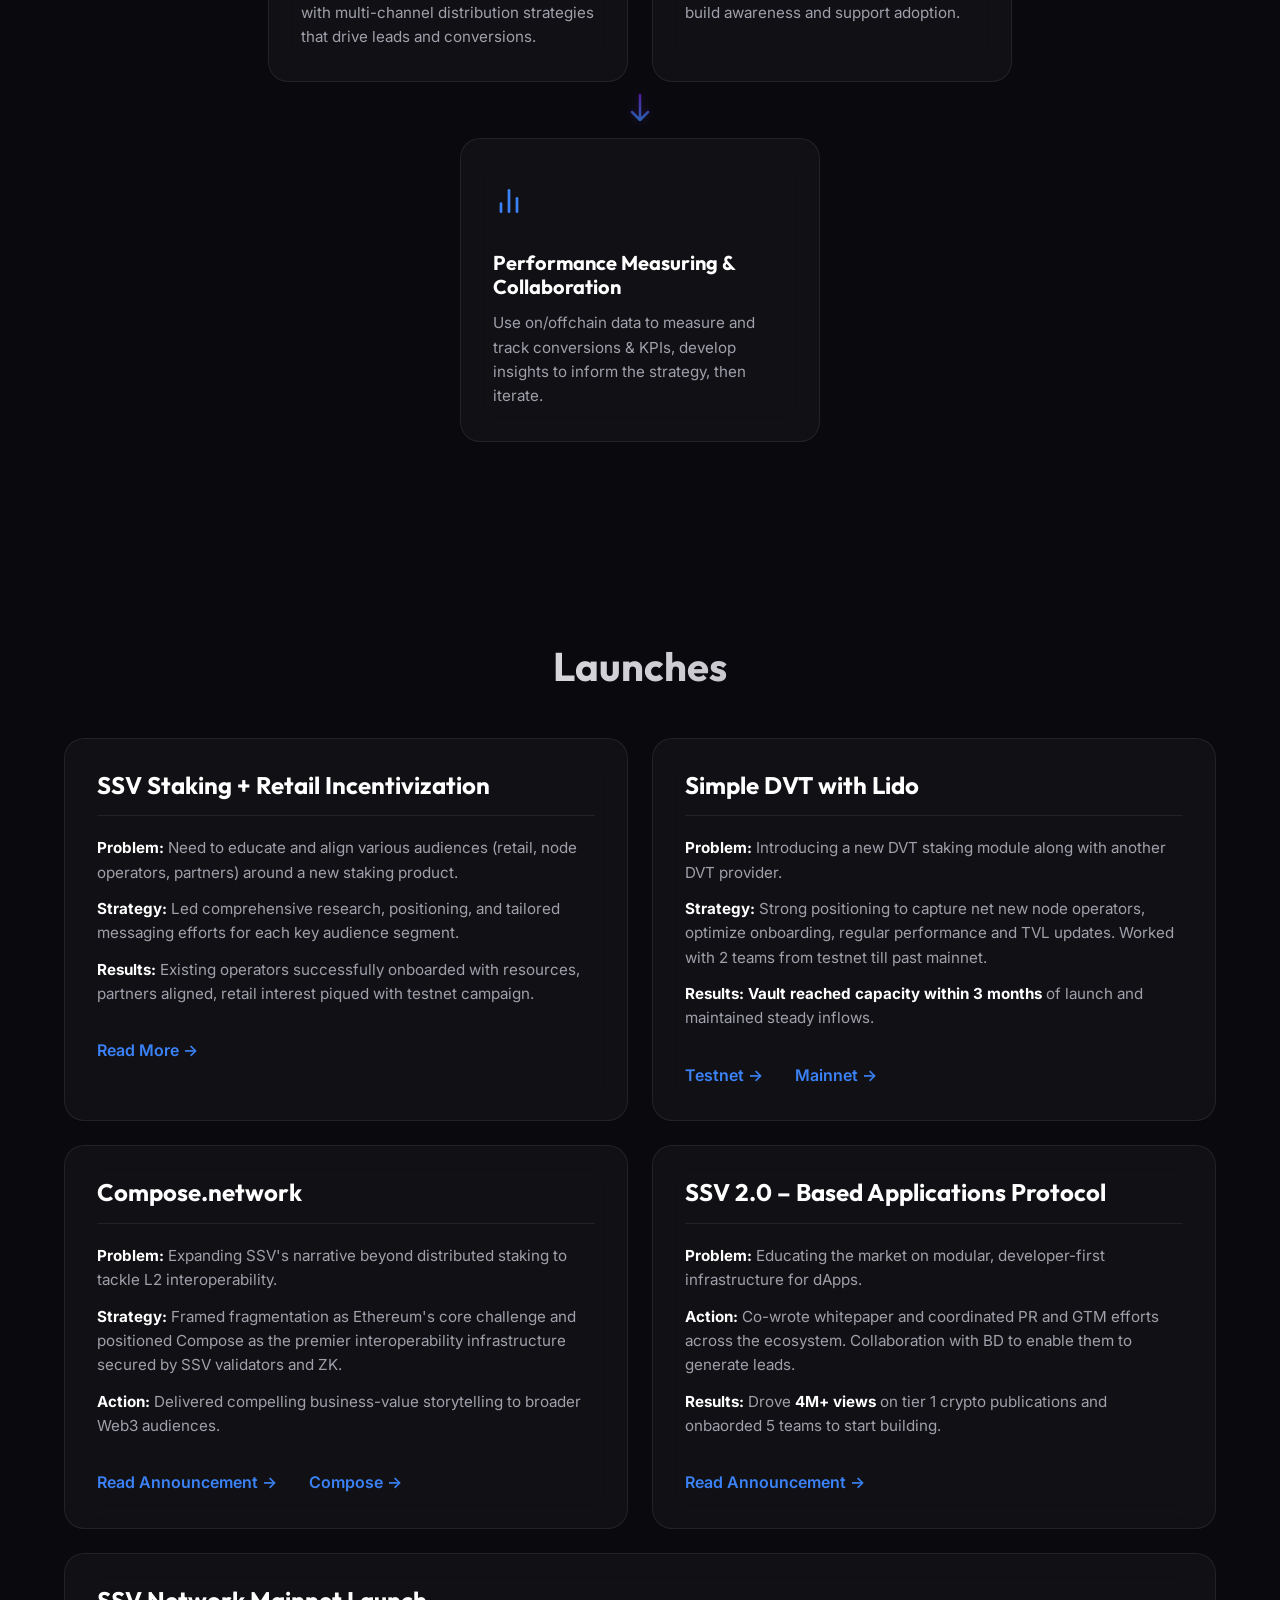
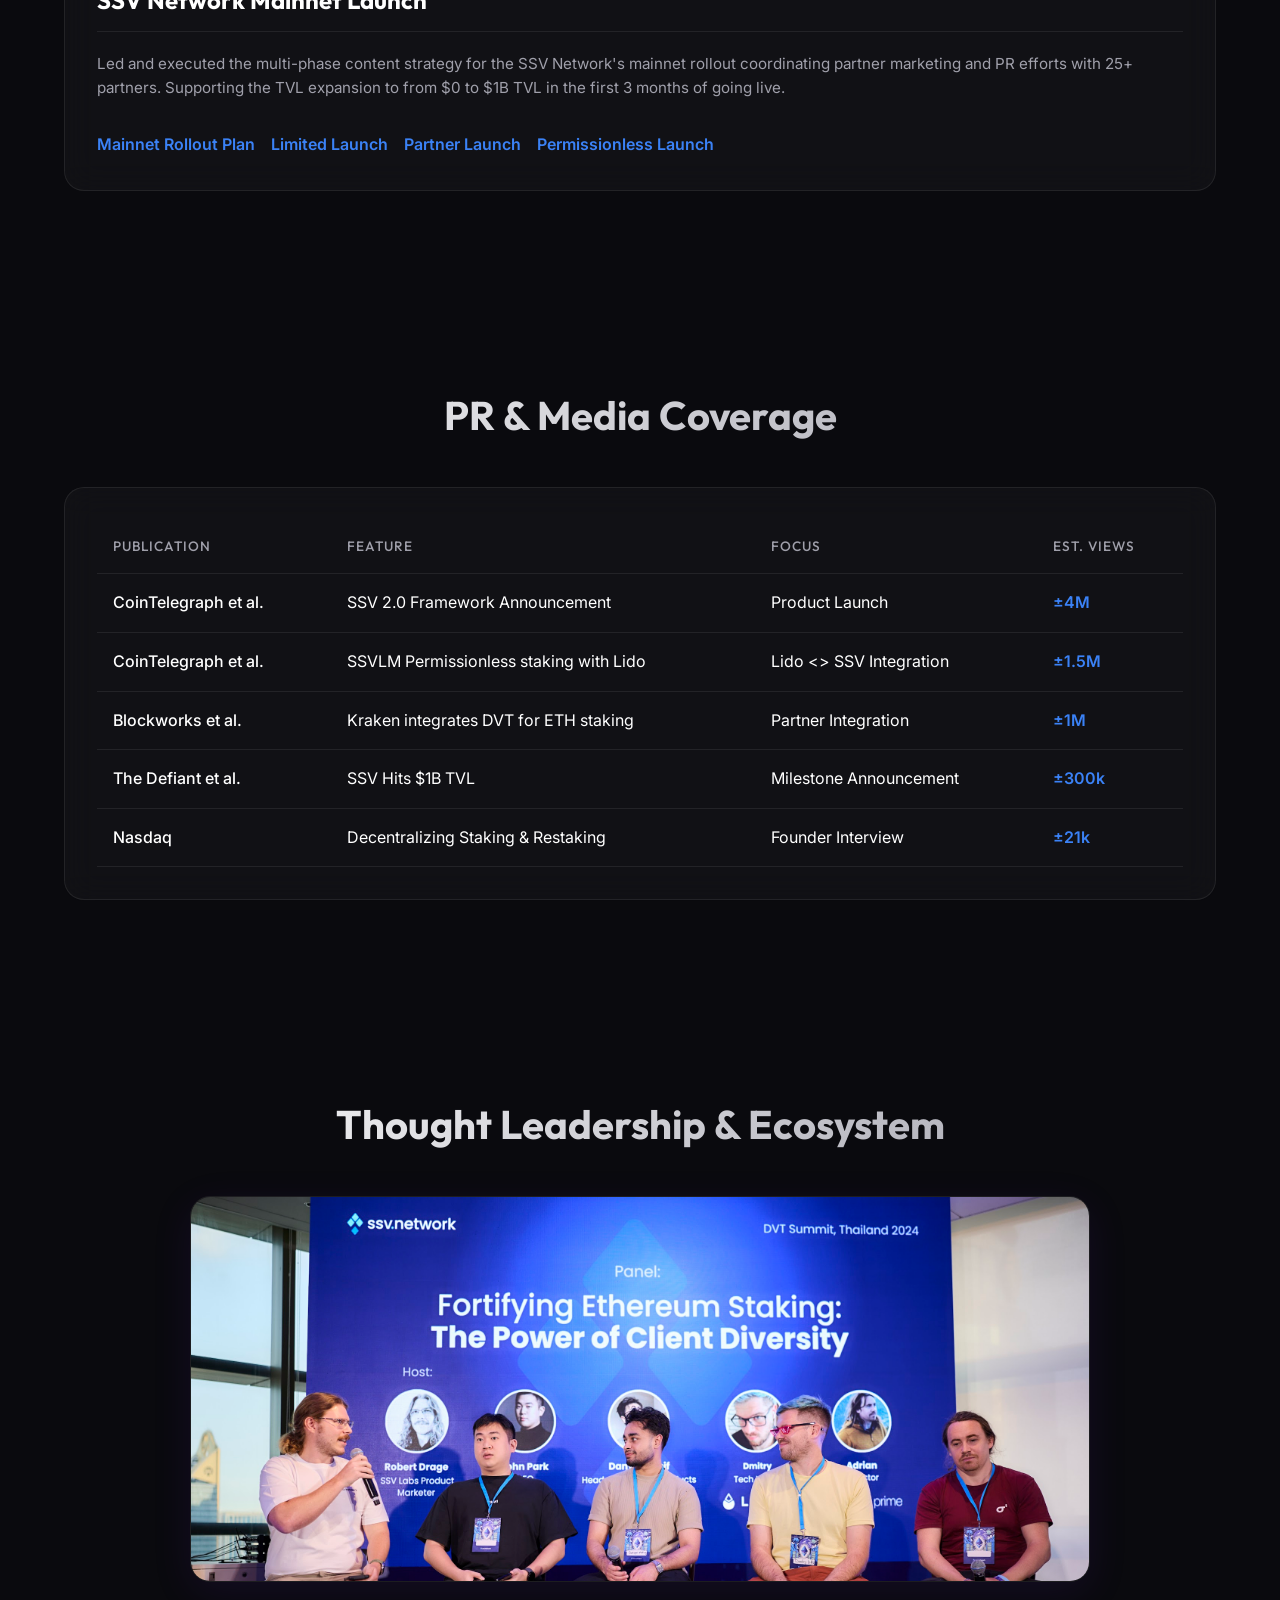
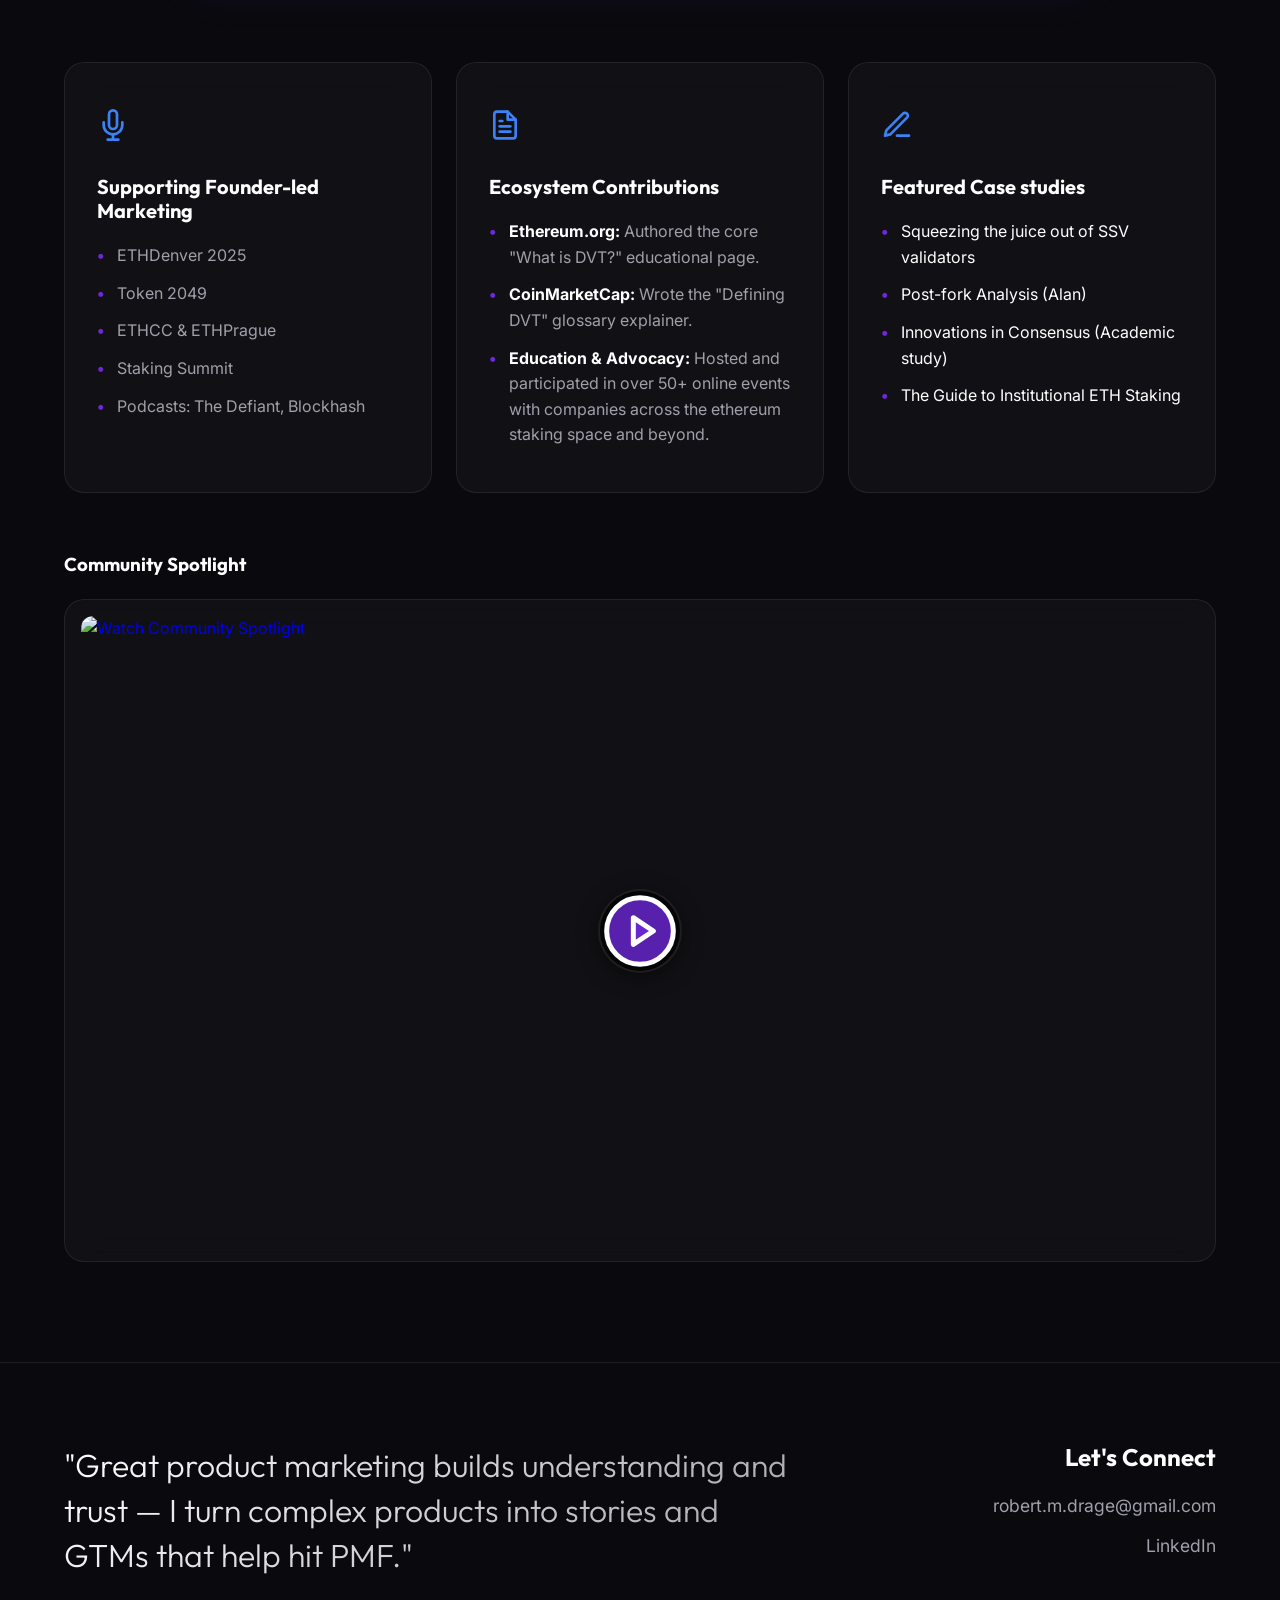
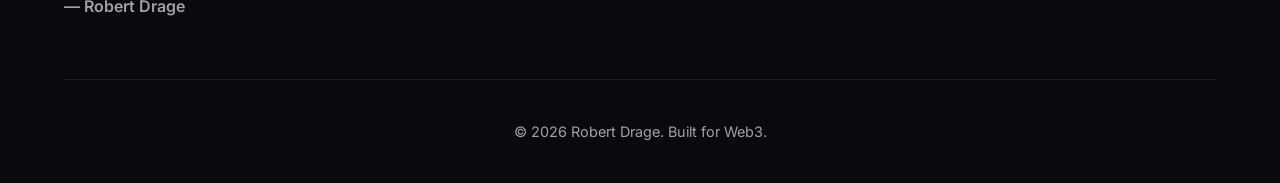
==== commit 13663d80: "Add files via upload" ====
--- a/index.html
+++ b/index.html
@@ -45,9 +45,10 @@
                 <span class="badge">Web3 & Decentralized Infrastructure</span>
                 <h1>Robert Drage</h1>
                 <h2>Product Marketing Manager</h2>
-                <p class="hero-subline">Leading Go-to-Market strategy for Web3 protocols by translating technical
-                    complexity into value, enabling sales and product teams, and driving revenue impact through
-                    launches, partnerships, and ecosystem growth campaigns.</p>
+                <p class="hero-subline">Crypto-native PMM with 5 years in Web3 marketing/PR and 2+ years leading GTM.
+                    Led Product marketing efforts at SSV Network during its rise from mainnet launch to reaching ~$20B
+                    TVL. I've executed campaigns with 50+ ecosystem partners and taken the stage at many offline and
+                    online events./p>
                 <div class="hero-cta">
                     <a href="#launches" class="btn btn-primary">View Projects</a>
                     <a href="#contact" class="btn btn-secondary">Contact Me</a>
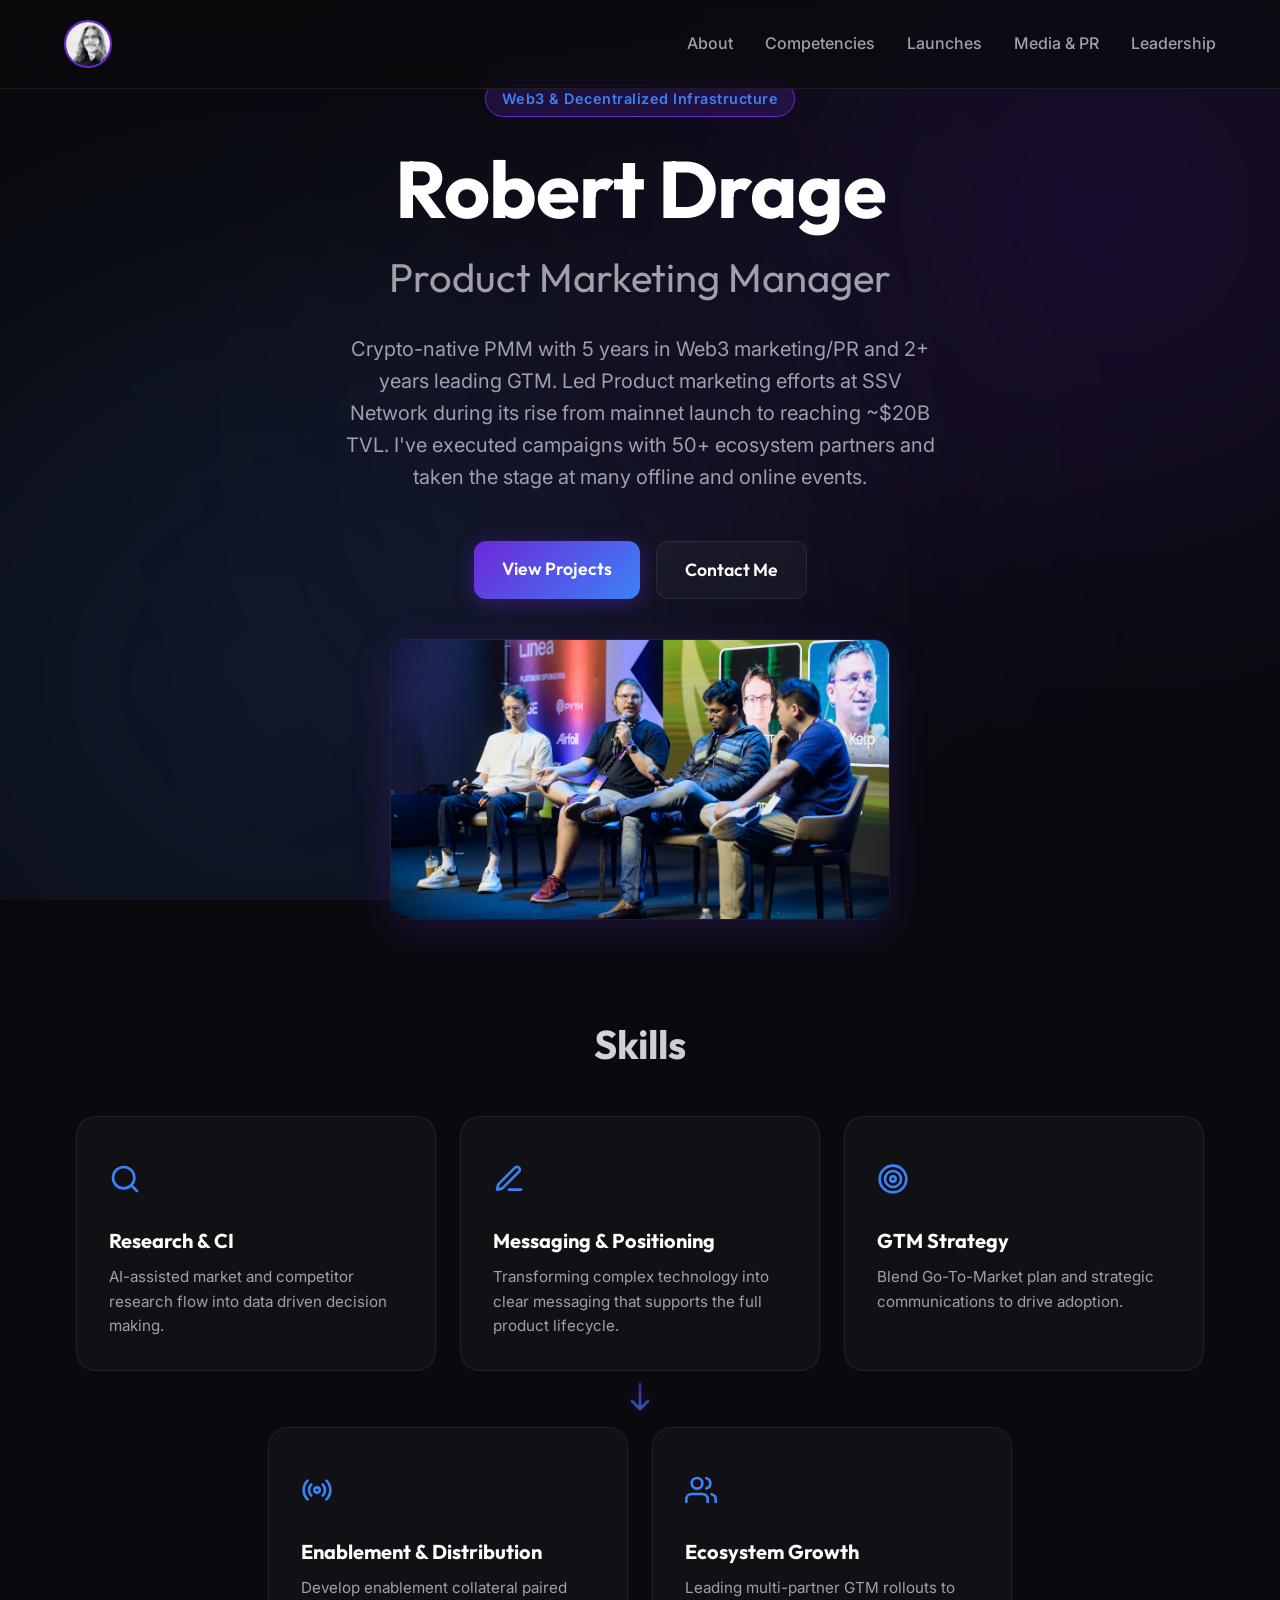
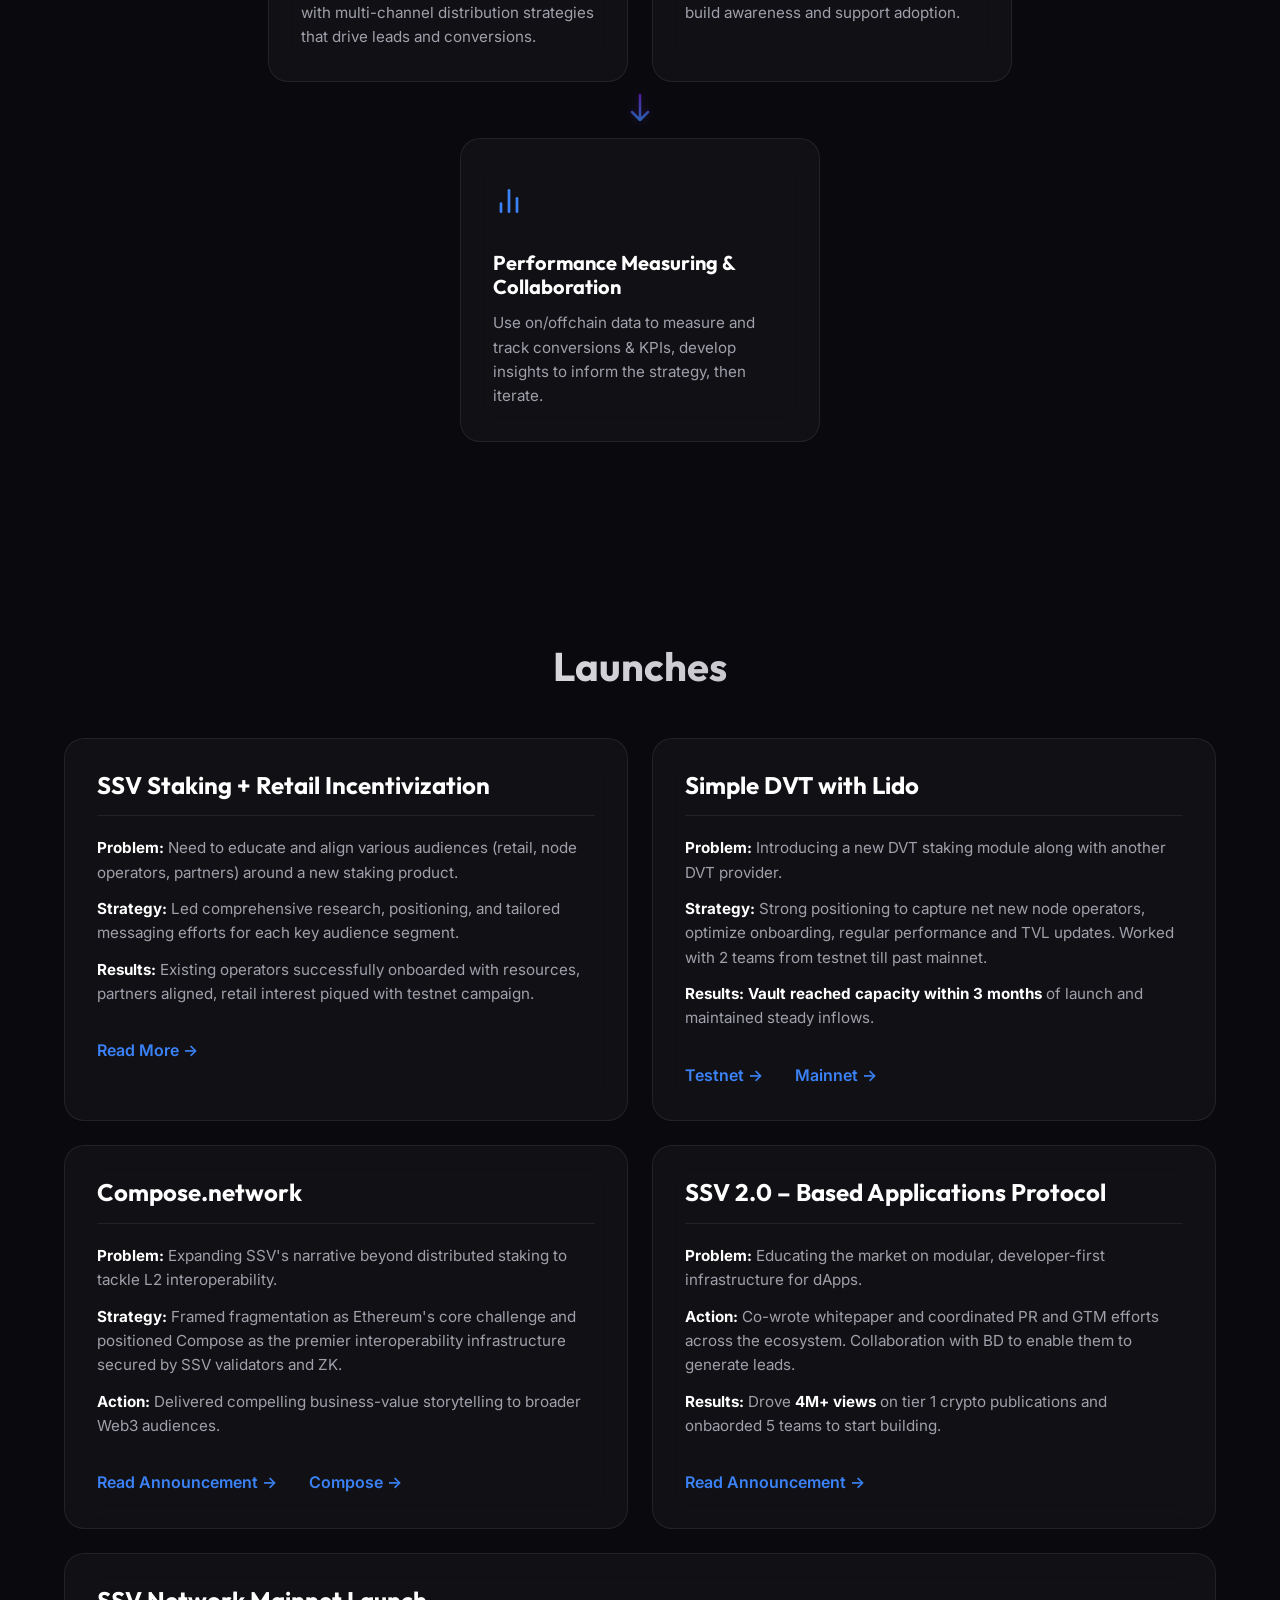
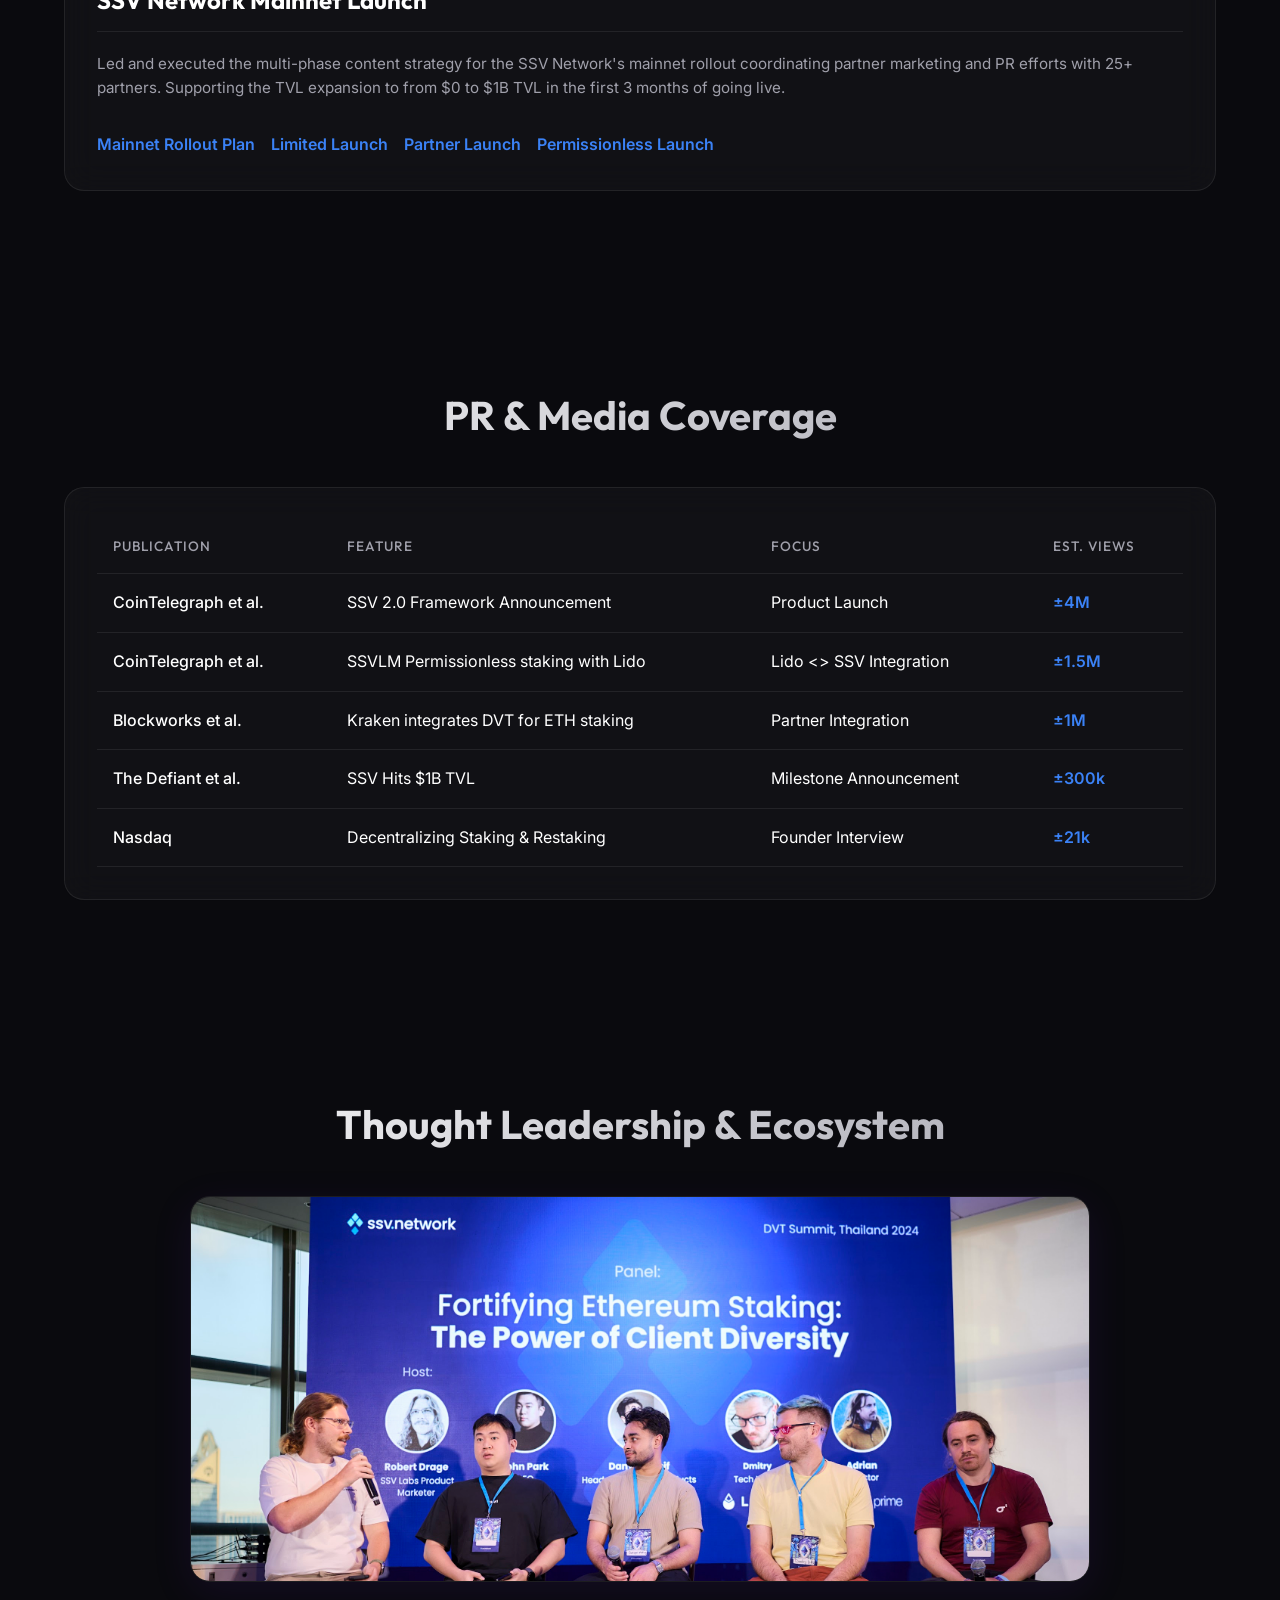
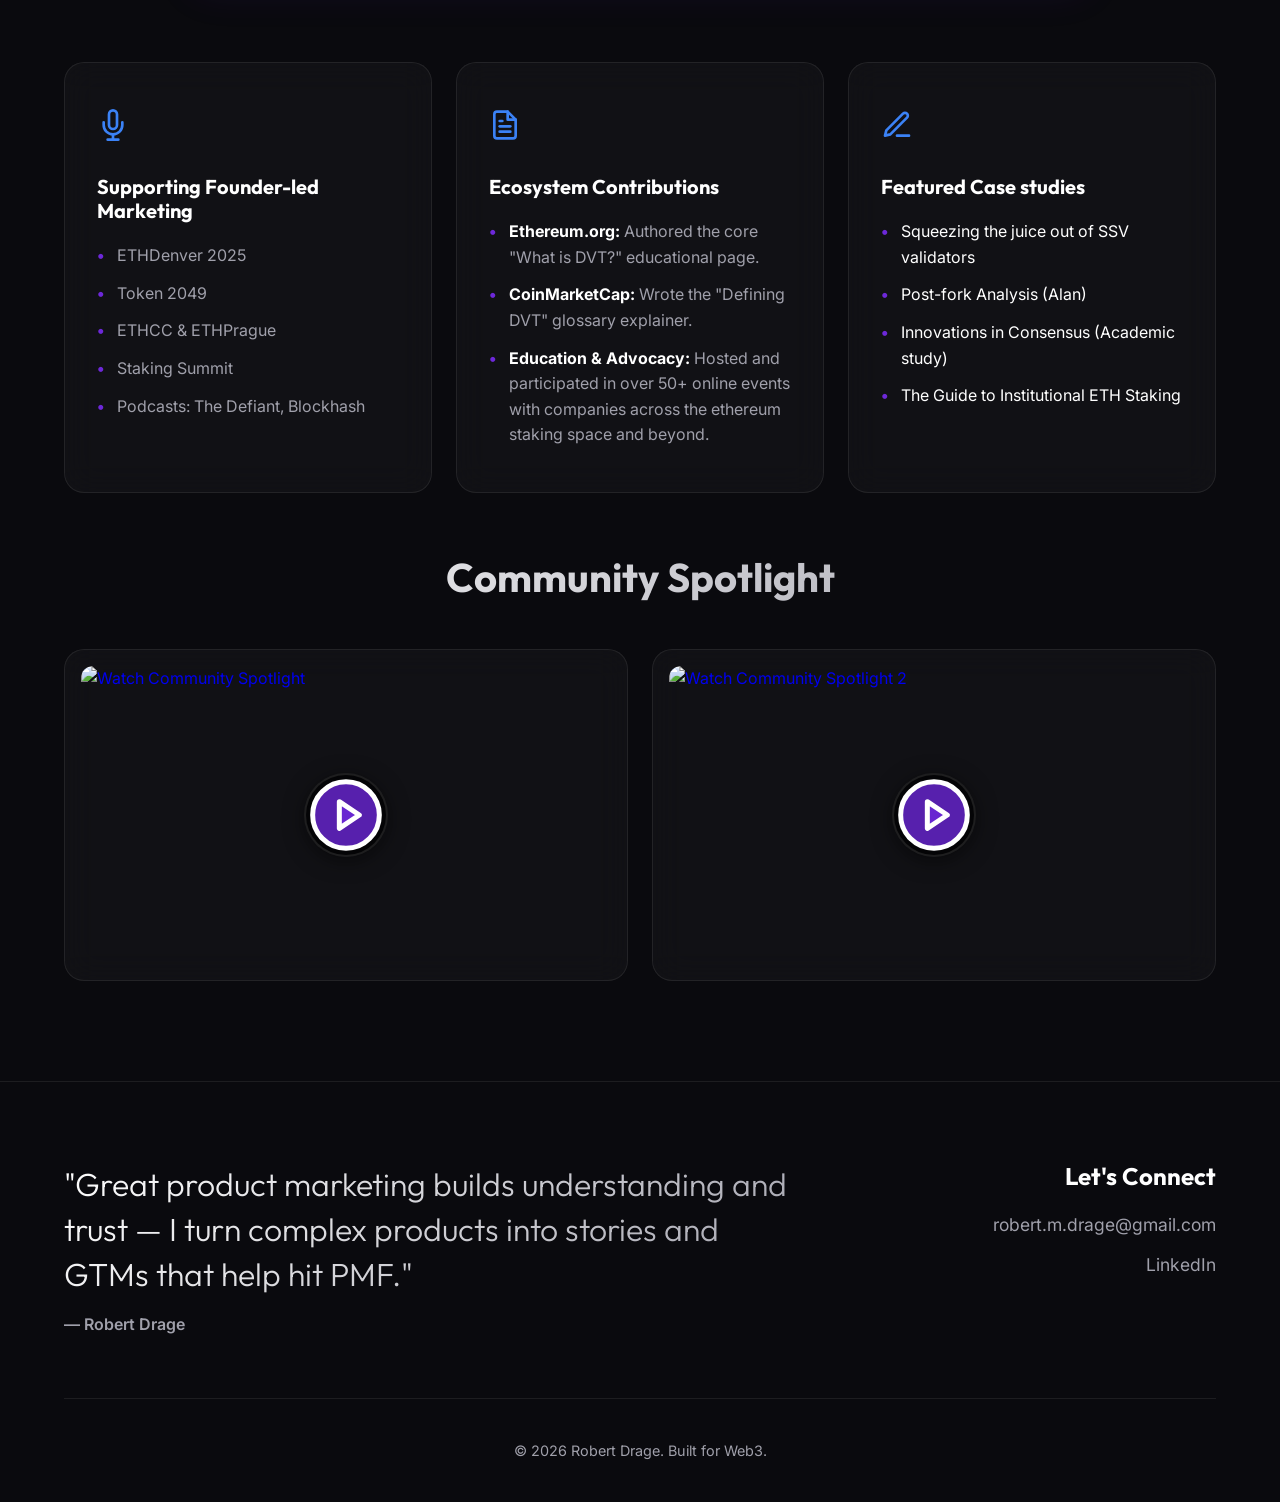
==== commit 77828730: "Add files via upload" ====
--- a/index.html
+++ b/index.html
@@ -48,7 +48,7 @@
                 <p class="hero-subline">Crypto-native PMM with 5 years in Web3 marketing/PR and 2+ years leading GTM.
                     Led Product marketing efforts at SSV Network during its rise from mainnet launch to reaching ~$20B
                     TVL. I've executed campaigns with 50+ ecosystem partners and taken the stage at many offline and
-                    online events./p>
+                    online events.</p>
                 <div class="hero-cta">
                     <a href="#launches" class="btn btn-primary">View Projects</a>
                     <a href="#contact" class="btn btn-secondary">Contact Me</a>
@@ -390,22 +390,41 @@
                 </div>
 
                 <div class="video-container animate-on-scroll" style="margin-top: 60px;">
-                    <h3 class="text-center" style="margin-bottom: 24px;">Community Spotlight</h3>
-                    <a href="https://www.youtube.com/watch?v=kIrlJw7eh4k" target="_blank" class="video-thumbnail-link">
-                        <div class="iframe-wrapper glass-card position-relative" style="padding: 16px;">
-                            <img src="https://img.youtube.com/vi/kIrlJw7eh4k/maxresdefault.jpg"
-                                alt="Watch Community Spotlight"
-                                style="width: 100%; border-radius: 12px; object-fit: cover; aspect-ratio: 16/9; display: block;" />
-                            <div class="play-button-overlay">
-                                <svg xmlns="http://www.w3.org/2000/svg" width="80" height="80" viewBox="0 0 24 24"
-                                    fill="rgba(109, 40, 217, 0.8)" stroke="#fff" stroke-width="1.5"
-                                    stroke-linecap="round" stroke-linejoin="round" class="play-icon">
-                                    <circle cx="12" cy="12" r="10"></circle>
-                                    <polygon points="10 8 16 12 10 16 10 8"></polygon>
-                                </svg>
+                    <h2 class="section-title">Community Spotlight</h2>
+                    <div class="video-grid">
+                        <a href="https://www.youtube.com/watch?v=kIrlJw7eh4k" target="_blank"
+                            class="video-thumbnail-link">
+                            <div class="iframe-wrapper glass-card position-relative" style="padding: 16px;">
+                                <img src="https://img.youtube.com/vi/kIrlJw7eh4k/maxresdefault.jpg"
+                                    alt="Watch Community Spotlight"
+                                    style="width: 100%; border-radius: 12px; object-fit: cover; aspect-ratio: 16/9; display: block;" />
+                                <div class="play-button-overlay">
+                                    <svg xmlns="http://www.w3.org/2000/svg" width="80" height="80" viewBox="0 0 24 24"
+                                        fill="rgba(109, 40, 217, 0.8)" stroke="#fff" stroke-width="1.5"
+                                        stroke-linecap="round" stroke-linejoin="round" class="play-icon">
+                                        <circle cx="12" cy="12" r="10"></circle>
+                                        <polygon points="10 8 16 12 10 16 10 8"></polygon>
+                                    </svg>
+                                </div>
                             </div>
-                        </div>
-                    </a>
+                        </a>
+                        <a href="https://www.youtube.com/watch?v=-CFDQdihVcQ" target="_blank"
+                            class="video-thumbnail-link">
+                            <div class="iframe-wrapper glass-card position-relative" style="padding: 16px;">
+                                <img src="https://img.youtube.com/vi/-CFDQdihVcQ/maxresdefault.jpg"
+                                    alt="Watch Community Spotlight 2"
+                                    style="width: 100%; border-radius: 12px; object-fit: cover; aspect-ratio: 16/9; display: block;" />
+                                <div class="play-button-overlay">
+                                    <svg xmlns="http://www.w3.org/2000/svg" width="80" height="80" viewBox="0 0 24 24"
+                                        fill="rgba(109, 40, 217, 0.8)" stroke="#fff" stroke-width="1.5"
+                                        stroke-linecap="round" stroke-linejoin="round" class="play-icon">
+                                        <circle cx="12" cy="12" r="10"></circle>
+                                        <polygon points="10 8 16 12 10 16 10 8"></polygon>
+                                    </svg>
+                                </div>
+                            </div>
+                        </a>
+                    </div>
                 </div>
             </div>
         </section>
--- a/style.css
+++ b/style.css
@@ -640,6 +640,19 @@
     margin-top: 16px;
 }
 
+/* Video Grid */
+.video-grid {
+    display: grid;
+    grid-template-columns: repeat(2, 1fr);
+    gap: 24px;
+}
+
+@media (max-width: 768px) {
+    .video-grid {
+        grid-template-columns: 1fr;
+    }
+}
+
 /* Video Thumbnail Overlay Fix */
 .video-thumbnail-link {
     text-decoration: none;
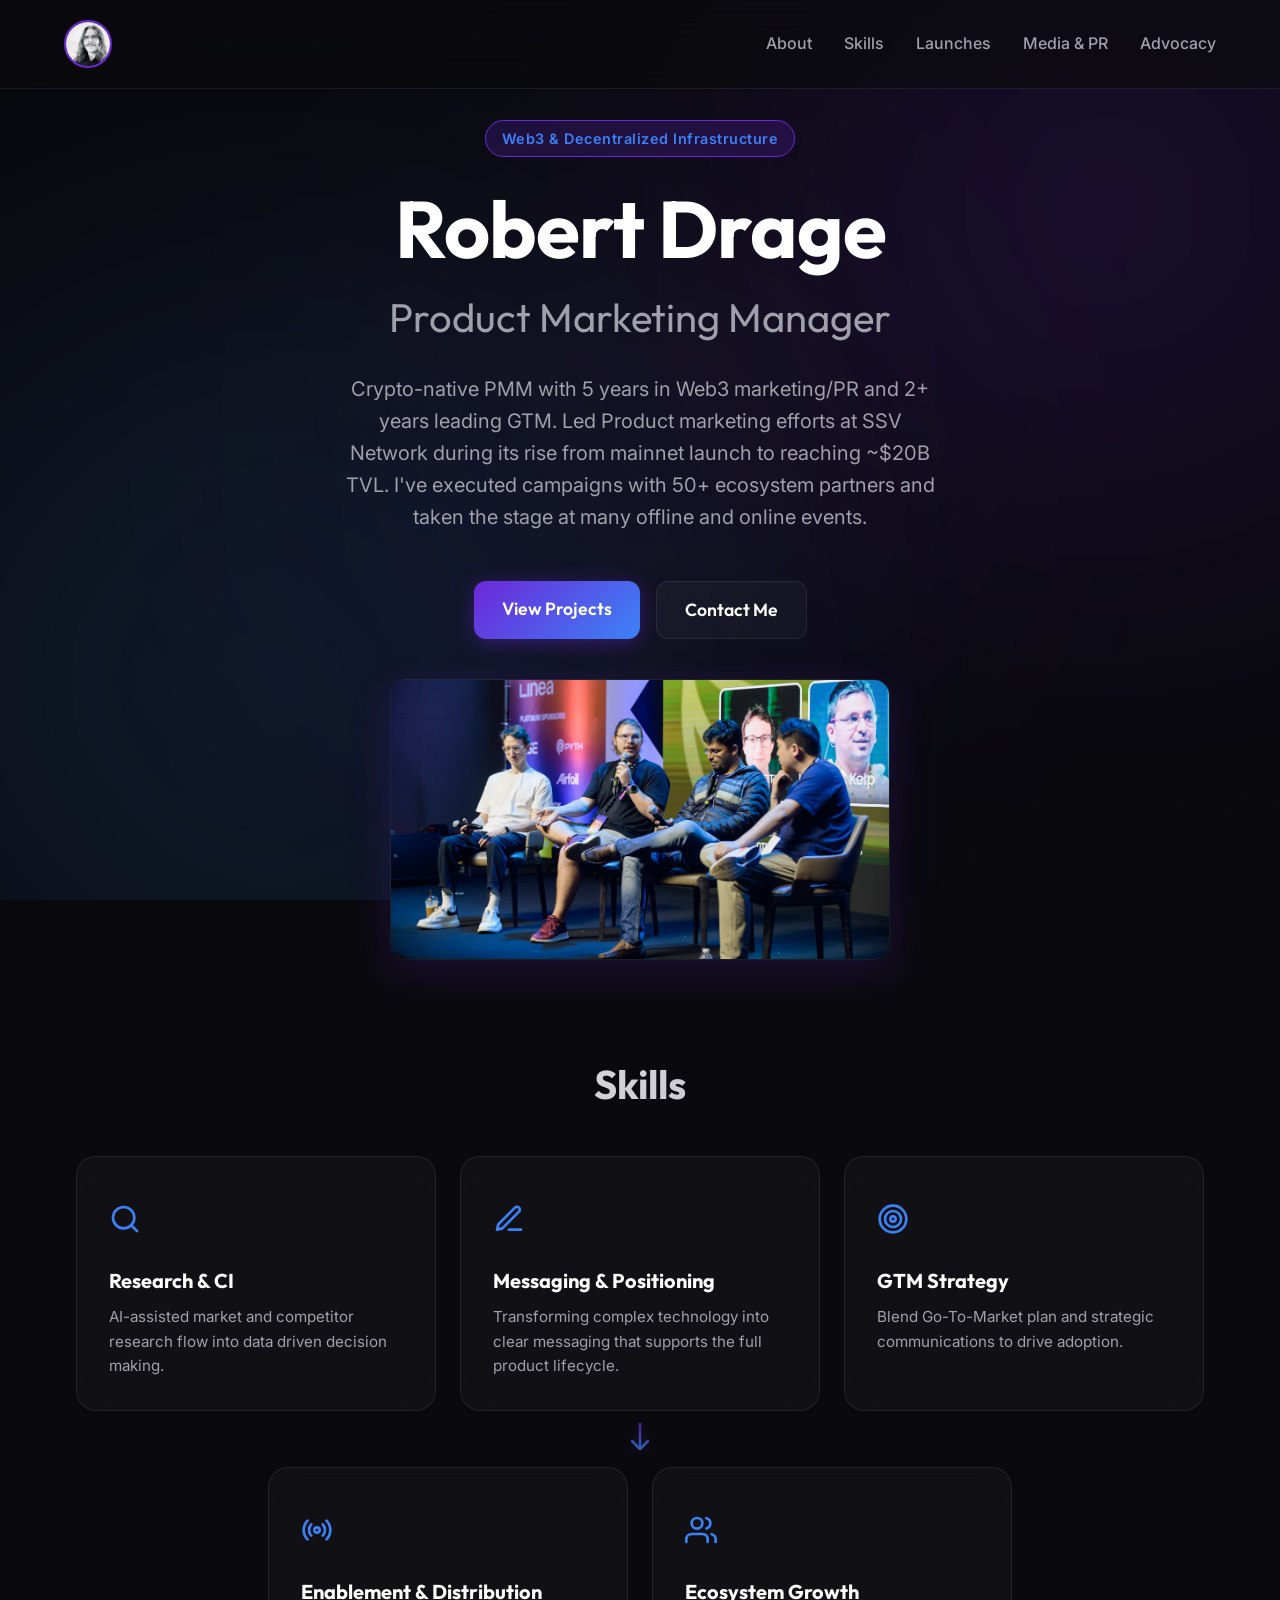
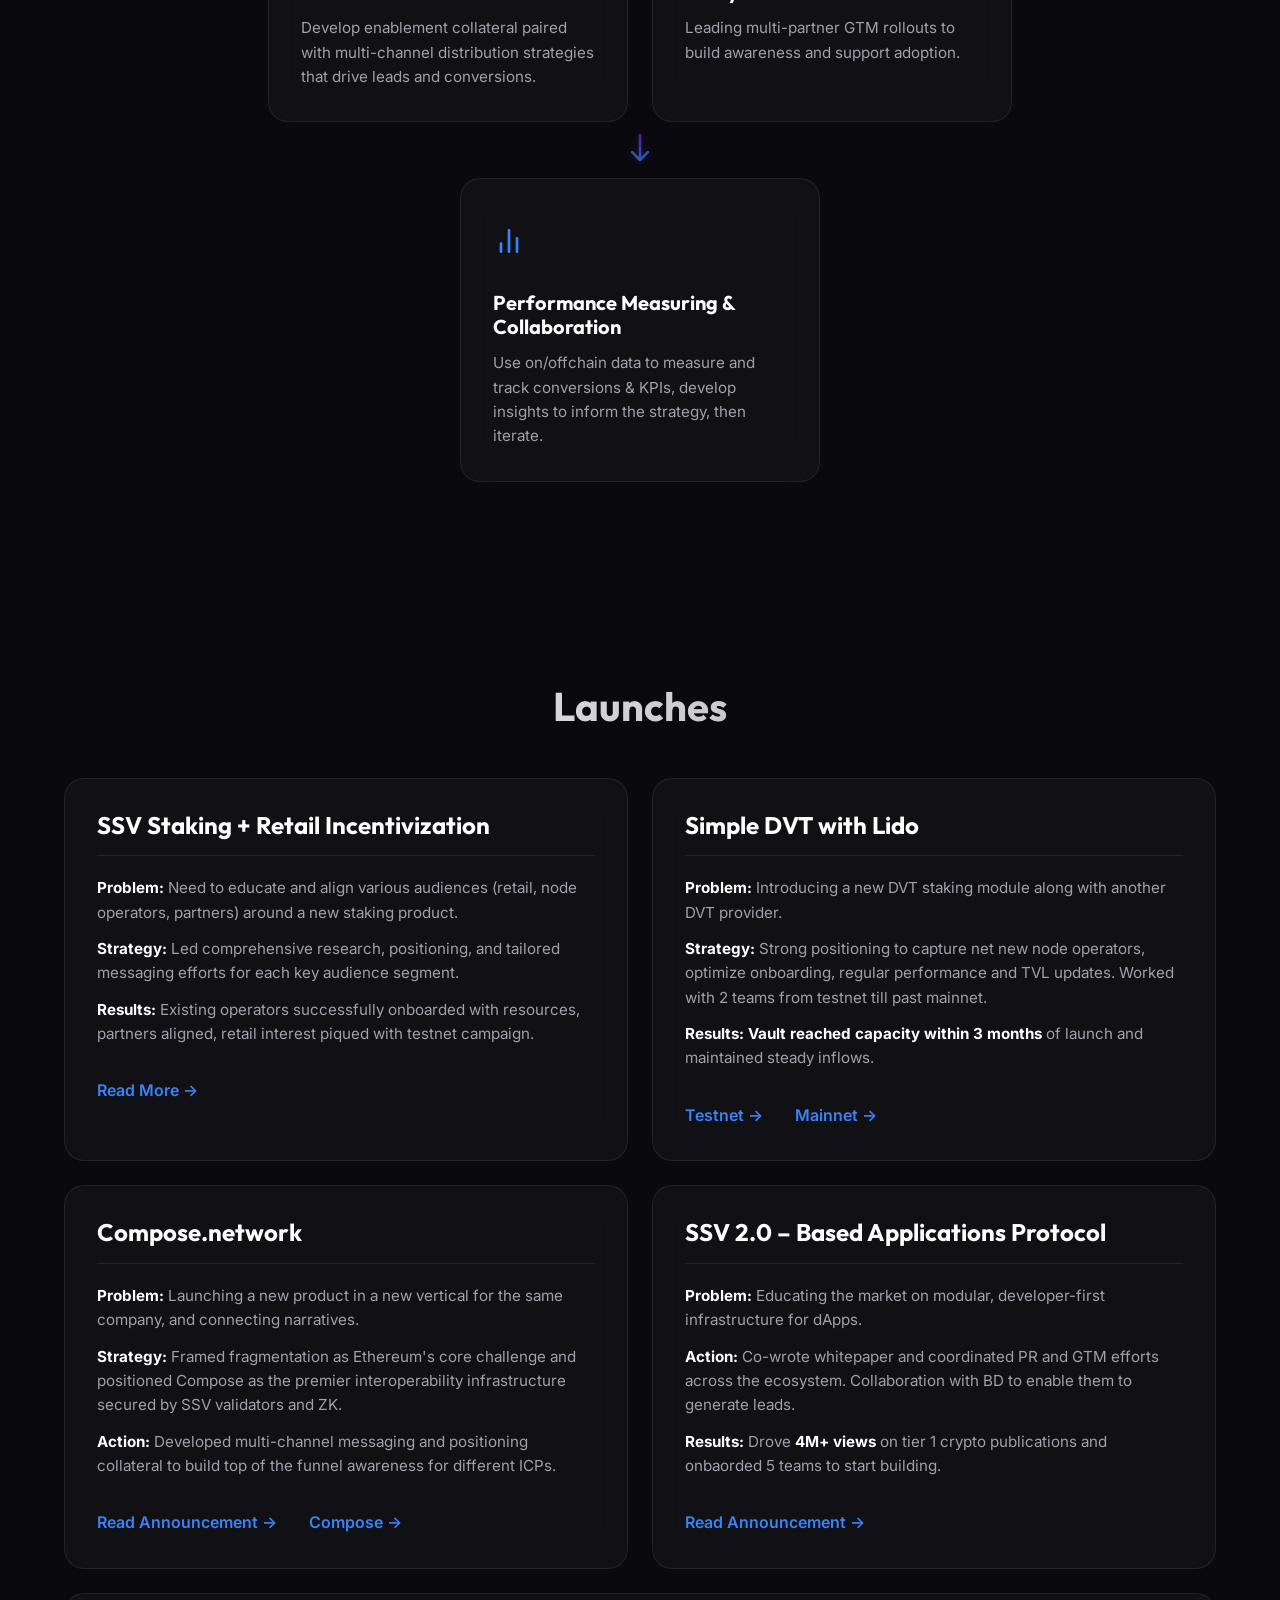
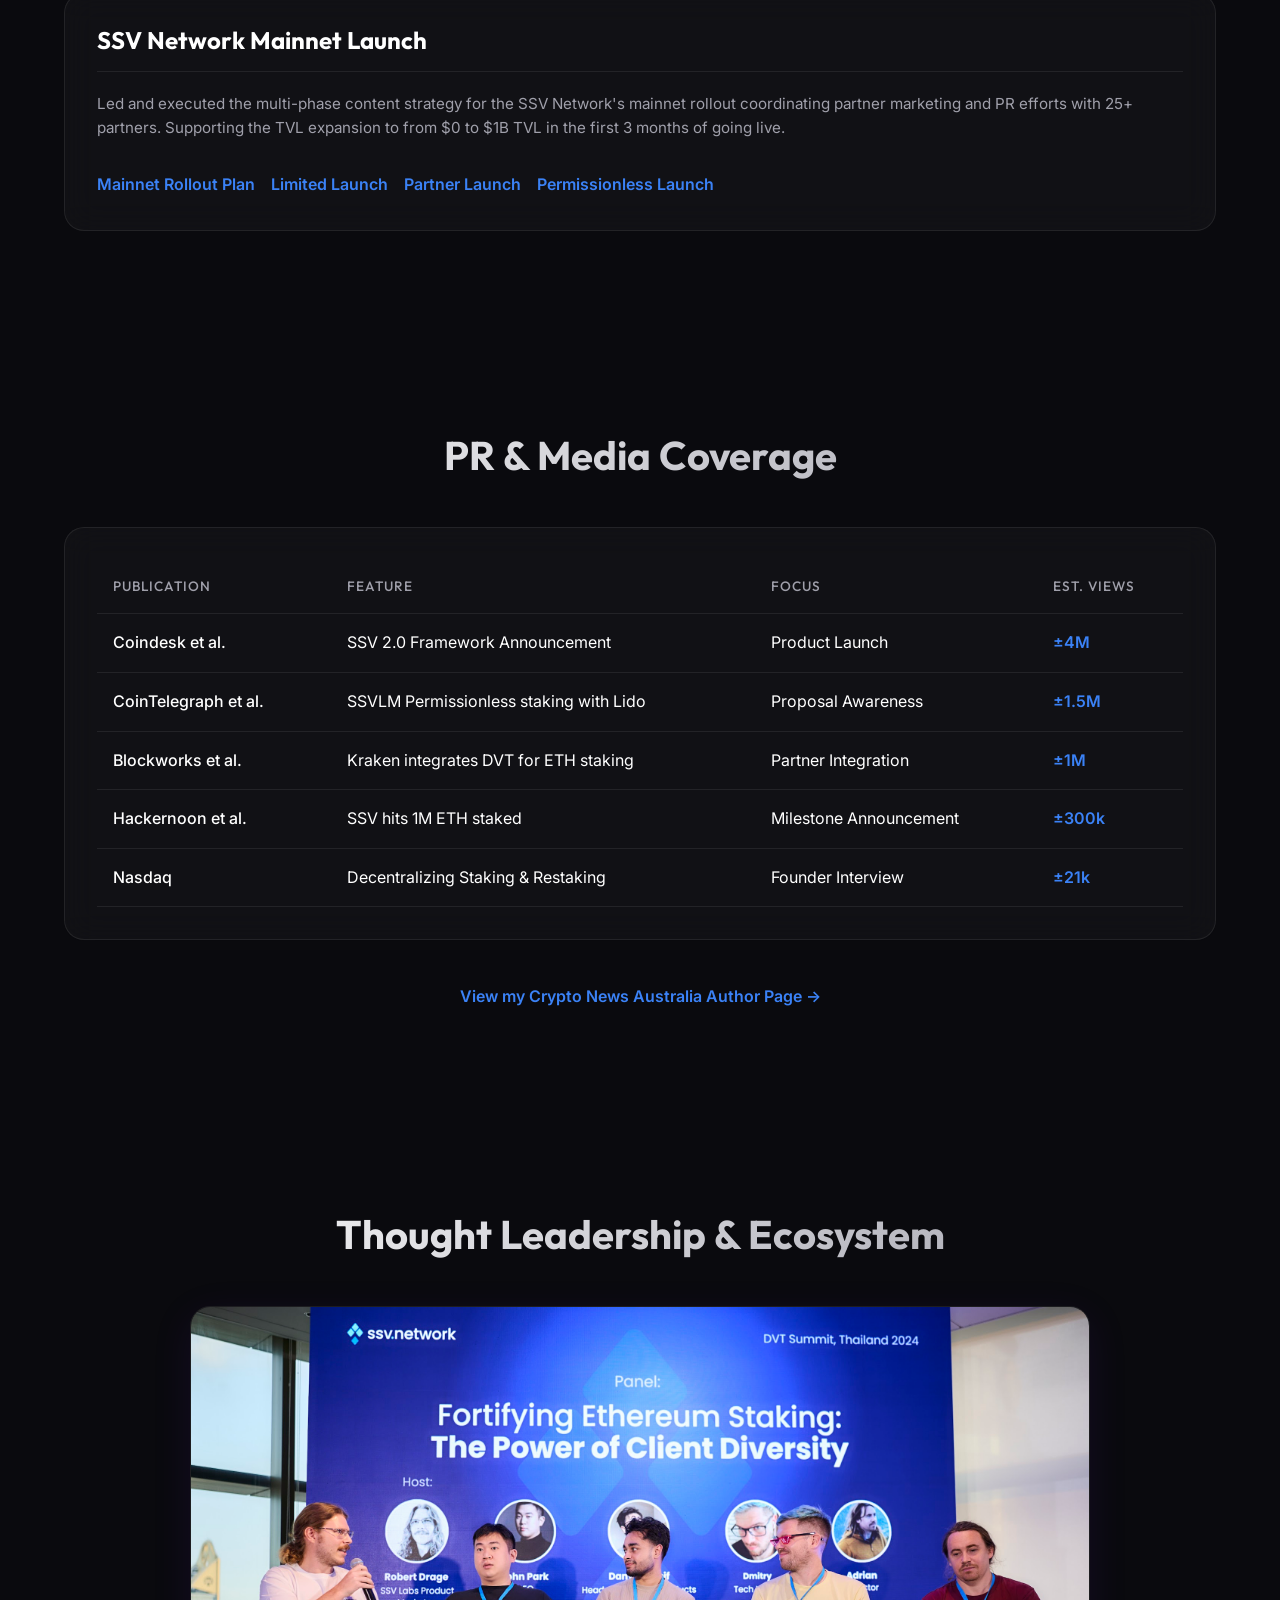
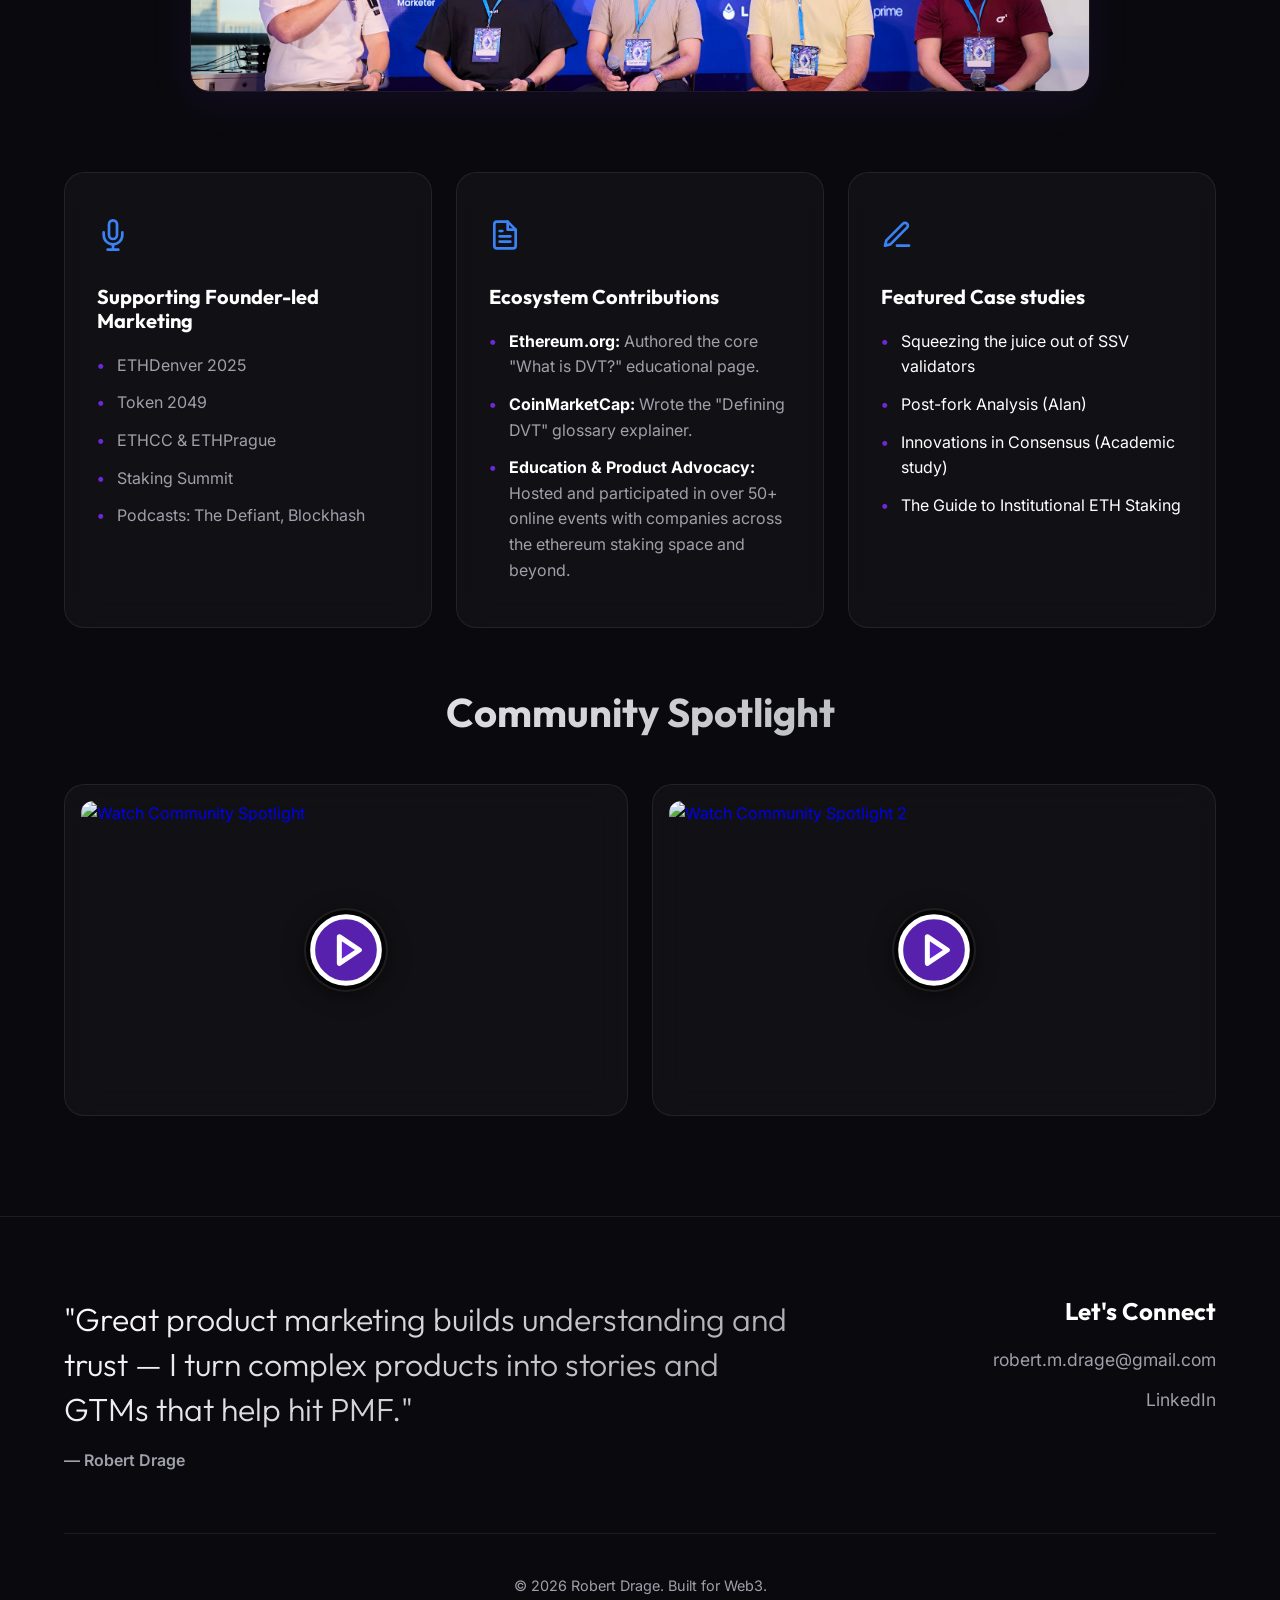
==== commit ef1a7df6: "Add files via upload Touchups and new links" ====
--- a/index.html
+++ b/index.html
@@ -30,10 +30,10 @@
             <a href="#" class="logo-wrapper"><img src="Robert Headshot.jpg" alt="Robert" class="header-headshot"></a>
             <ul class="nav-links">
                 <li><a href="#about">About</a></li>
-                <li><a href="#competencies">Competencies</a></li>
+                <li><a href="#competencies">Skills</a></li>
                 <li><a href="#launches">Launches</a></li>
                 <li><a href="#media">Media & PR</a></li>
-                <li><a href="#leadership">Leadership</a></li>
+                <li><a href="#leadership">Advocacy</a></li>
             </ul>
         </div>
     </nav>
@@ -215,13 +215,11 @@
                     <!-- Case Study 3 -->
                     <div class="glass-card case-study-card">
                         <h3>Compose.network</h3>
-                        <p class="psar"><strong>Problem:</strong> Expanding SSV's narrative beyond distributed staking
-                            to tackle L2 interoperability.</p>
+                        <p class="psar"><strong>Problem:</strong> Launching a new product in a new vertical for the same company, and connecting narratives.</p>
                         <p class="psar"><strong>Strategy:</strong> Framed fragmentation as Ethereum's core challenge and
                             positioned Compose as the premier interoperability infrastructure secured by SSV validators
                             and ZK.</p>
-                        <p class="psar"><strong>Action:</strong> Delivered compelling business-value storytelling to
-                            broader Web3 audiences.</p>
+                        <p class="psar"><strong>Action:</strong> Developed multi-channel messaging and positioning collateral to build top of the funnel awareness for different ICPs.</p>
                         <div class="card-links">
                             <a href="https://ssv.network/blog/from-dvt-to-interoperability-introducing-compose"
                                 target="_blank" class="card-link mr-3">Read Announcement →</a>
@@ -279,37 +277,46 @@
                         </thead>
                         <tbody>
                             <tr>
-                                <td><a href="#" target="_blank">CoinTelegraph et al.</a></td>
+                                <td><a href="https://www.coindesk.com/tech/2025/01/27/ssv-dao-unveils-ssv-2-0-framework-bringing-bapps-to-ethereum"
+                                        target="_blank">Coindesk et al.</a></td>
                                 <td>SSV 2.0 Framework Announcement</td>
                                 <td>Product Launch</td>
                                 <td><span class="highlight">±4M</span></td>
                             </tr>
                             <tr>
-                                <td><a href="#" target="_blank">CoinTelegraph et al.</a></td>
+                                <td><a href="https://cointelegraph.com/news/ssv-permissionless-staking-decentralized-lido-nodes"
+                                        target="_blank">CoinTelegraph et al.</a></td>
                                 <td>SSVLM Permissionless staking with Lido</td>
-                                <td>Lido <> SSV Integration</td>
+                                <td>Proposal Awareness</td>
                                 <td><span class="highlight">±1.5M</span></td>
                             </tr>
                             <tr>
-                                <td><a href="#" target="_blank">Blockworks et al.</a></td>
+                                <td><a href="https://blockworks.co/news/kraken-full-dvt-integration-ethereum-staking"
+                                        target="_blank">Blockworks et al.</a></td>
                                 <td>Kraken integrates DVT for ETH staking</td>
                                 <td>Partner Integration</td>
                                 <td><span class="highlight">±1M</span></td>
                             </tr>
                             <tr>
-                                <td><a href="#" target="_blank">The Defiant et al.</a></td>
-                                <td>SSV Hits $1B TVL</td>
+                                <td><a href="https://hackernoon.com/ssv-network-reshapes-ethereum-security-with-$3b-in-tvl"
+                                        target="_blank">Hackernoon et al.</a></td>
+                                <td>SSV hits 1M ETH staked</td>
                                 <td>Milestone Announcement</td>
                                 <td><span class="highlight">±300k</span></td>
                             </tr>
                             <tr>
-                                <td><a href="#" target="_blank">Nasdaq</a></td>
+                                <td><a href="https://www.nasdaq.com/articles/making-staking-and-re-staking-fully-decentralized-with-ssvs-alon-muroch"
+                                        target="_blank">Nasdaq</a></td>
                                 <td>Decentralizing Staking & Restaking</td>
                                 <td>Founder Interview</td>
                                 <td><span class="highlight">±21k</span></td>
                             </tr>
                         </tbody>
                     </table>
+                </div>
+                <div style="text-align: center; margin-top: 24px;">
+                    <a href="https://cryptonews.com.au/author/robert-drage/" target="_blank" class="card-link">View my
+                        Crypto News Australia Author Page →</a>
                 </div>
             </div>
         </section>
@@ -361,7 +368,8 @@
                                     target="_blank" class="clean-link"><strong>CoinMarketCap:</strong></a> Wrote the
                                 "Defining DVT" glossary explainer.</li>
                             <li><a href="https://linktr.ee/ssvchainreactions?utm_source=linktree_profile_share&ltsid=2fb3138f-ef19-40ca-b7d1-1b1c8fc095a7"
-                                    target="_blank" class="clean-link"><strong>Education & Advocacy:</strong></a> Hosted
+                                    target="_blank" class="clean-link"><strong>Education & Product
+                                        Advocacy:</strong></a> Hosted
                                 and participated in over 50+ online events with companies across the ethereum staking
                                 space and beyond.</li>
                         </ul>
--- a/style.css
+++ b/style.css
@@ -245,7 +245,7 @@
     align-items: center;
     justify-content: center;
     text-align: center;
-    padding-top: 80px;
+    padding-top: 120px;
 }
 
 .hero-content {
@@ -643,8 +643,18 @@
 /* Video Grid */
 .video-grid {
     display: grid;
-    grid-template-columns: repeat(2, 1fr);
+    grid-template-columns: 1fr 1fr;
     gap: 24px;
+    align-items: start;
+}
+
+.video-grid .video-thumbnail-link {
+    width: 100%;
+    min-width: 0;
+}
+
+.video-grid .iframe-wrapper {
+    width: 100%;
 }
 
 @media (max-width: 768px) {
